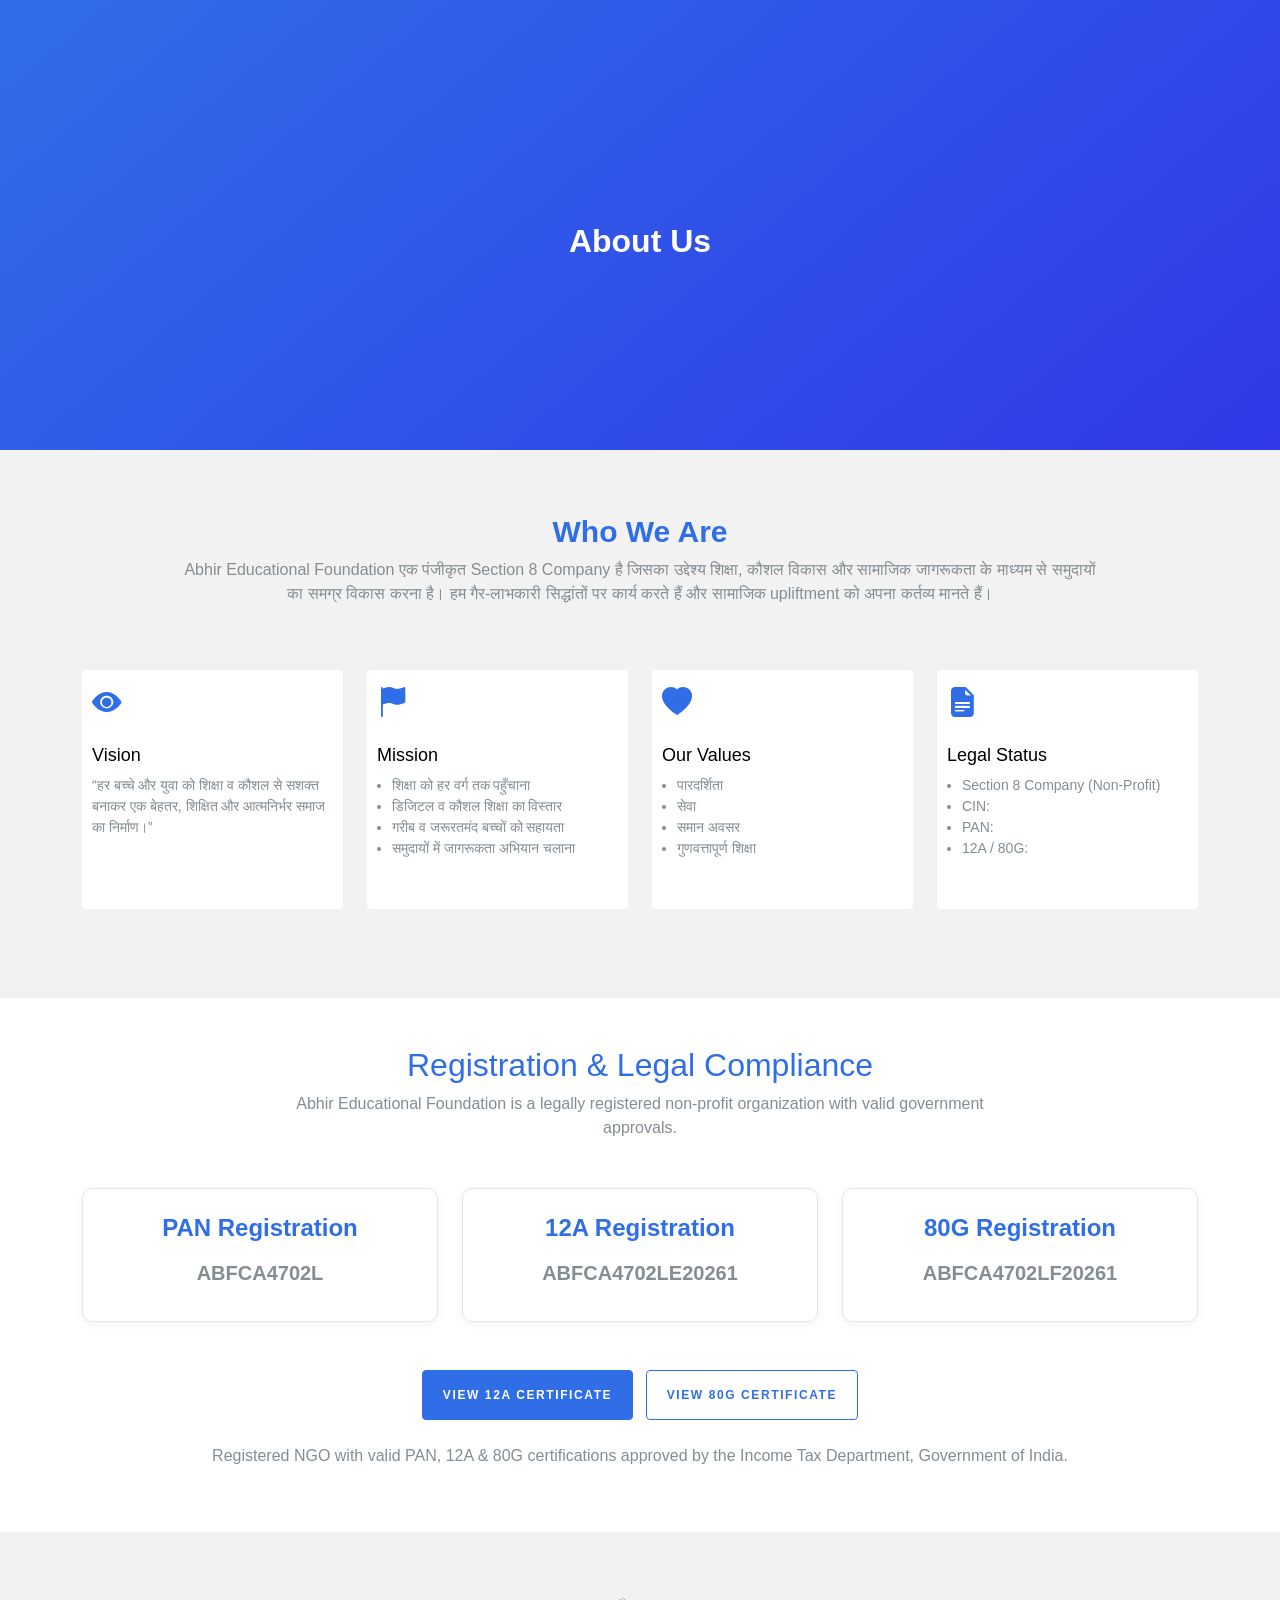
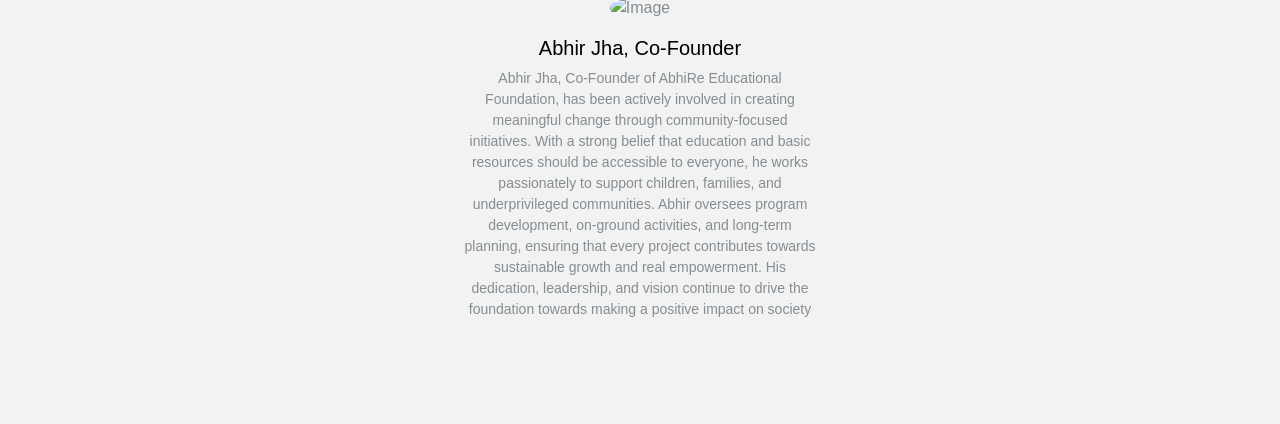
==== about.html @ ceacfbe8 "signature added" ====
<!doctype html>
<html lang="en">
<head>
	<meta charset="utf-8">
	<meta name="viewport" content="width=device-width, initial-scale=1">
	<link rel="stylesheet" href="https://cdn.jsdelivr.net/npm/bootstrap-icons@1.8.1/font/bootstrap-icons.css">
	<link rel="stylesheet" href="css/slider.css">
	<link rel="stylesheet" href="css/aos.css">
	<link rel="stylesheet" href="css/glightbox.min.css">
	<link rel="stylesheet" href="css/style.css">
	<title>About Abhir Educational Foundation | Mission, Vision & Impact</title>
<meta name="description" content="Learn about Abhir Educational Foundation, our mission, vision, and our efforts to support education, skill development, and social progress for underprivileged children.">
<meta name="keywords" content="About Abhir Educational Foundation, education NGO, NGO mission vision, child welfare NGO, social development NGO, non-profit organization India">

	<script src="js/common.js"></script>
</head>
<body>

	<div id="header-placeholder"></div>

	<div class="hero overlay inner-page">
		<img src="images/blue-bg.svg" alt="" class="img-fluid blob">
		<div class="container">
			<div class="row align-items-center justify-content-center text-center pt-5">
				<div class="col-lg-6">
					<h1 class="heading text-white mb-3" data-aos="fade-up">About Us</h1>
				</div>
			</div>
		</div>
	</div>
	<div class="section sec-services vision">
		<div class="container">
			<div class="row mb-5">
				<div class="col-lg-10 mx-auto text-center" data-aos="fade-up">
					<h2 class="heading text-primary">Who We Are</h2>
					<p>Abhir Educational Foundation एक पंजीकृत Section 8 Company है जिसका उद्देश्य शिक्षा, कौशल विकास और सामाजिक जागरूकता के माध्यम से समुदायों का समग्र विकास करना है। हम गैर-लाभकारी सिद्धांतों पर कार्य करते हैं और सामाजिक upliftment को अपना कर्तव्य मानते हैं।</p>
				</div>
			</div>

			<div class="row">
				<div class="col-12 col-sm-6 col-md-6 col-lg-3" data-aos="fade-up">

					<div class="service">
						<span class="bi-eye-fill"></span>
						<div>
							<h3>Vision</h3>
							<p class="mb-4">“हर बच्चे और युवा को शिक्षा व कौशल से सशक्त बनाकर एक बेहतर, शिक्षित और आत्मनिर्भर समाज का निर्माण।”</p>
						</div>
					</div>

				</div>
				<div class="col-12 col-sm-6 col-md-6 col-lg-3" data-aos="fade-up" data-aos-delay="100">
					<div class="service">
						<span class="bi-flag-fill"></span>
						<div>
							<h3>Mission</h3>
							<ul>
								<li>शिक्षा को हर वर्ग तक पहुँचाना</li>
								<li>डिजिटल व कौशल शिक्षा का विस्तार</li>
								<li>गरीब व जरूरतमंद बच्चों को सहायता</li>
								<li>समुदायों में जागरूकता अभियान चलाना</li>
							</ul>
						</div>
					</div>
				</div>
				<div class="col-12 col-sm-6 col-md-6 col-lg-3" data-aos="fade-up" data-aos-delay="200">
					<div class="service">
						<span class="bi-heart-fill"></span>
						<div>
							<h3>Our Values</h3>
							<ul>
								<li>पारदर्शिता</li>
								<li>सेवा</li>
								<li>समान अवसर</li>
								<li>गुणवत्तापूर्ण शिक्षा</li>
							</ul>
						</div>
					</div>
				</div>

				<div class="col-12 col-sm-6 col-md-6 col-lg-3" data-aos="fade-up" data-aos-delay="100">

					<div class="service">
						<span class="bi-file-earmark-text-fill"></span>
						<div>
							<h3>Legal Status</h3>
							<ul>
								<li>Section 8 Company (Non-Profit)</li>
								<li>CIN: </li>
								<li>PAN: </li>
								<li>12A / 80G: </li>
							</ul>
						</div>
					</div>

				</div>

			</div>
		</div>
	</div>
	<section class="registration-proof-section py-5">
		<div class="container">
			<div class="col-lg-8 mx-auto text-center  mb-5" data-aos="fade-up">
				<h2 class="heading text-primary">Registration & Legal Compliance</h2>
				<p>
					Abhir Educational Foundation is a legally registered non-profit organization with valid government
					approvals.
				</p>
			</div>

			<div class="row">

				<div class="col-md-4">
					<div class="proof-box">
						<h4>PAN Registration</h4>
						<p>ABFCA4702L</p>
					</div>
				</div>

				<div class="col-md-4">
					<div class="proof-box">
						<h4>12A Registration</h4>
						<p>ABFCA4702LE20261</p>
					</div>
				</div>

				<div class="col-md-4">
					<div class="proof-box">
						<h4>80G Registration</h4>
						<p>ABFCA4702LF20261</p>
					</div>
				</div>

			</div>

			<div class="text-center mt-5">
				<a href="documents/12A.pdf" target="_blank" class="btn btn-primary">
					View 12A Certificate
				</a>

				<a href="documents/80G.pdf" target="_blank" class="btn btn-outline-primary ms-2">
					View 80G Certificate
				</a>
				<p class="text-center mt-4">
					Registered NGO with valid PAN, 12A & 80G certifications approved by the Income Tax Department,
					Government of India.
				</p>
			</div>

		</div>
	</section>
	<div class="section ourTeam  bg1">
		<div class="container">
			<div class="row justify-content-center text-center">
				<div class="col-lg-4 mb-4 text-center" data-aos="fade-up" data-aos-delay="0">
					<img src="images/person.png" alt="Image" class="img-fluid w-50 rounded-circle mb-3">
					<h5 class="text-black">Abhir Jha, Co-Founder</h5>
					<p class="text-center">Abhir Jha, Co-Founder of AbhiRe Educational Foundation, has been actively involved in creating meaningful change through community-focused initiatives. With a strong belief that education and basic resources should be accessible to everyone, he works passionately to support children, families, and underprivileged communities. Abhir oversees program development, on-ground activities, and long-term planning, ensuring that every project contributes towards sustainable growth and real empowerment. His dedication, leadership, and vision continue to drive the foundation towards making a positive impact on society</p>
				</div>
			</div>
		</div>
	</div>
	<div id="footer-placeholder"></div>
	<script src="js/bootstrap.bundle.min.js"></script>
	<script src="js/slider.js"></script>
	<script src="js/aos.js"></script>
	<script src="js/navbar.js"></script>
	<script src="js/custom.js"></script>
  </body>
  </html>
---- css/style.css ----
:root {
  --bs-blue: #306EE8;
  --bs-indigo: #6610f2;
  --bs-purple: #6f42c1;
  --bs-pink: #d63384;
  --bs-red: #dc3545;
  --bs-orange: #fd7e14;
  --bs-yellow: #ffc107;
  --bs-green: #198754;
  --bs-teal: #20c997;
  --bs-cyan: #0dcaf0;
  --bs-white: #fff;
  --bs-gray: #6c757d;
  --bs-gray-dark: #343a40;
  --bs-gray-100: #f8f9fa;
  --bs-gray-200: #e9ecef;
  --bs-gray-300: #dee2e6;
  --bs-gray-400: #ced4da;
  --bs-gray-500: #adb5bd;
  --bs-gray-600: #6c757d;
  --bs-gray-700: #495057;
  --bs-gray-800: #343a40;
  --bs-gray-900: #212529;
  --bs-primary: #306EE8;
  --bs-secondary: #6c757d;
  --bs-success: #198754;
  --bs-info: #0dcaf0;
  --bs-warning: #ffc107;
  --bs-danger: #dc3545;
  --bs-light: #f8f9fa;
  --bs-dark: #212529;
  --bs-primary-rgb: 48, 110, 232;
  --bs-secondary-rgb: 108, 117, 125;
  --bs-success-rgb: 25, 135, 84;
  --bs-info-rgb: 13, 202, 240;
  --bs-warning-rgb: 255, 193, 7;
  --bs-danger-rgb: 220, 53, 69;
  --bs-light-rgb: 248, 249, 250;
  --bs-dark-rgb: 33, 37, 41;
  --bs-white-rgb: 255, 255, 255;
  --bs-black-rgb: 0, 0, 0;
  --bs-body-color-rgb: 33, 37, 41;
  --bs-body-bg-rgb: 255, 255, 255;
  --bs-font-sans-serif: "Work Sans", sans-serif;
  --bs-font-monospace: SFMono-Regular, Menlo, Monaco, Consolas, "Liberation Mono", "Courier New", monospace;
  --bs-gradient: linear-gradient(180deg, rgba(255, 255, 255, 0.15), rgba(255, 255, 255, 0));
  --bs-body-font-family: var(--bs-font-sans-serif);
  --bs-body-font-size: 1rem;
  --bs-body-font-weight: 400;
  --bs-body-line-height: 1.5;
  --bs-body-color: #212529;
  --bs-body-bg: #fff; }

*,
*::before,
*::after {
  -webkit-box-sizing: border-box;
  box-sizing: border-box; }

@media (prefers-reduced-motion: no-preference) {
  :root {
    scroll-behavior: smooth; } }

body {
  margin: 0;
  font-family: var(--bs-body-font-family);
  font-size: var(--bs-body-font-size);
  font-weight: var(--bs-body-font-weight);
  line-height: var(--bs-body-line-height);
  color: var(--bs-body-color);
  text-align: var(--bs-body-text-align);
  background-color: var(--bs-body-bg);
  -webkit-text-size-adjust: 100%;
  -webkit-tap-highlight-color: rgba(0, 0, 0, 0); }

hr {
  margin: 1rem 0;
  color: inherit;
  background-color: currentColor;
  border: 0;
  opacity: 0.25; }

hr:not([size]) {
  height: 1px; }

h1, .h1, h2, .h2, h3, .h3, h4, .h4, h5, .h5, h6, .h6 {
  margin-top: 0;
  margin-bottom: 0.5rem;
  font-weight: 500;
  line-height: 1.2; }

h1, .h1 {
  font-size: calc(1.375rem + 1.5vw); }
  @media (min-width: 1200px) {
    h1, .h1 {
      font-size: 2.5rem; } }

h2, .h2 {
  font-size: calc(1.325rem + 0.9vw); }
  @media (min-width: 1200px) {
    h2, .h2 {
      font-size: 2rem; } }

h3, .h3 {
  font-size: calc(1.3rem + 0.6vw); }
  @media (min-width: 1200px) {
    h3, .h3 {
      font-size: 1.75rem; } }

h4, .h4 {
  font-size: calc(1.275rem + 0.3vw); }
  @media (min-width: 1200px) {
    h4, .h4 {
      font-size: 1.5rem; } }

h5, .h5 {
  font-size: 1.25rem; }

h6, .h6 {
  font-size: 1rem; }

p {
  margin-top: 0;
  margin-bottom: 1rem; }

abbr[title],
abbr[data-bs-original-title] {
  -webkit-text-decoration: underline dotted;
  text-decoration: underline dotted;
  cursor: help;
  text-decoration-skip-ink: none; }

address {
  margin-bottom: 1rem;
  font-style: normal;
  line-height: inherit; }

ol,
ul {
  padding-left: 2rem; }

ol,
ul,
dl {
  margin-top: 0;
  margin-bottom: 1rem; }

ol ol,
ul ul,
ol ul,
ul ol {
  margin-bottom: 0; }

dt {
  font-weight: 700; }

dd {
  margin-bottom: .5rem;
  margin-left: 0; }

blockquote {
  margin: 0 0 1rem; }

b,
strong {
  font-weight: bolder; }

small, .small {
  font-size: 0.875em; }

mark, .mark {
  padding: 0.2em;
  background-color: #fcf8e3; }

sub,
sup {
  position: relative;
  font-size: 0.75em;
  line-height: 0;
  vertical-align: baseline; }

sub {
  bottom: -.25em; }

sup {
  top: -.5em; }

a {
  color: #306EE8;
  text-decoration: underline; }
  a:hover {
    color: #2658ba; }

a:not([href]):not([class]), a:not([href]):not([class]):hover {
  color: inherit;
  text-decoration: none; }

pre,
code,
kbd,
samp {
  font-family: var(--bs-font-monospace);
  font-size: 1em;
  direction: ltr /* rtl:ignore */;
  unicode-bidi: bidi-override; }

pre {
  display: block;
  margin-top: 0;
  margin-bottom: 1rem;
  overflow: auto;
  font-size: 0.875em; }
  pre code {
    font-size: inherit;
    color: inherit;
    word-break: normal; }

code {
  font-size: 0.875em;
  color: #d63384;
  word-wrap: break-word; }
  a > code {
    color: inherit; }

kbd {
  padding: 0.2rem 0.4rem;
  font-size: 0.875em;
  color: #fff;
  background-color: #212529;
  border-radius: 0.2rem; }
  kbd kbd {
    padding: 0;
    font-size: 1em;
    font-weight: 700; }

figure {
  margin: 0 0 1rem; }

img,
svg {
  vertical-align: middle; }

table {
  caption-side: bottom;
  border-collapse: collapse; }

caption {
  padding-top: 0.5rem;
  padding-bottom: 0.5rem;
  color: #6c757d;
  text-align: left; }

th {
  text-align: inherit;
  text-align: -webkit-match-parent; }

thead,
tbody,
tfoot,
tr,
td,
th {
  border-color: inherit;
  border-style: solid;
  border-width: 0; }

label {
  display: inline-block; }

button {
  border-radius: 0; }

button:focus:not(:focus-visible) {
  outline: 0; }

input,
button,
select,
optgroup,
textarea {
  margin: 0;
  font-family: inherit;
  font-size: inherit;
  line-height: inherit; }

button,
select {
  text-transform: none; }

[role="button"] {
  cursor: pointer; }

select {
  word-wrap: normal; }
  select:disabled {
    opacity: 1; }

[list]::-webkit-calendar-picker-indicator {
  display: none; }

button,
[type="button"],
[type="reset"],
[type="submit"] {
  -webkit-appearance: button; }
  button:not(:disabled),
  [type="button"]:not(:disabled),
  [type="reset"]:not(:disabled),
  [type="submit"]:not(:disabled) {
    cursor: pointer; }

::-moz-focus-inner {
  padding: 0;
  border-style: none; }

textarea {
  resize: vertical; }

fieldset {
  min-width: 0;
  padding: 0;
  margin: 0;
  border: 0; }

legend {
  float: left;
  width: 100%;
  padding: 0;
  margin-bottom: 0.5rem;
  font-size: calc(1.275rem + 0.3vw);
  line-height: inherit; }
  @media (min-width: 1200px) {
    legend {
      font-size: 1.5rem; } }
  legend + * {
    clear: left; }

::-webkit-datetime-edit-fields-wrapper,
::-webkit-datetime-edit-text,
::-webkit-datetime-edit-minute,
::-webkit-datetime-edit-hour-field,
::-webkit-datetime-edit-day-field,
::-webkit-datetime-edit-month-field,
::-webkit-datetime-edit-year-field {
  padding: 0; }

::-webkit-inner-spin-button {
  height: auto; }

[type="search"] {
  outline-offset: -2px;
  -webkit-appearance: textfield; }

/* rtl:raw:
[type="tel"],
[type="url"],
[type="email"],
[type="number"] {
  direction: ltr;
}
*/
::-webkit-search-decoration {
  -webkit-appearance: none; }

::-webkit-color-swatch-wrapper {
  padding: 0; }

::file-selector-button {
  font: inherit; }

::-webkit-file-upload-button {
  font: inherit;
  -webkit-appearance: button; }

output {
  display: inline-block; }

iframe {
  border: 0; }

summary {
  display: list-item;
  cursor: pointer; }

progress {
  vertical-align: baseline; }

[hidden] {
  display: none !important; }

.lead {
  font-size: 1.25rem;
  font-weight: 300; }

.display-1 {
  font-size: calc(1.625rem + 4.5vw);
  font-weight: 300;
  line-height: 1.2; }
  @media (min-width: 1200px) {
    .display-1 {
      font-size: 5rem; } }

.display-2 {
  font-size: calc(1.575rem + 3.9vw);
  font-weight: 300;
  line-height: 1.2; }
  @media (min-width: 1200px) {
    .display-2 {
      font-size: 4.5rem; } }

.display-3 {
  font-size: calc(1.525rem + 3.3vw);
  font-weight: 300;
  line-height: 1.2; }
  @media (min-width: 1200px) {
    .display-3 {
      font-size: 4rem; } }

.display-4 {
  font-size: calc(1.475rem + 2.7vw);
  font-weight: 300;
  line-height: 1.2; }
  @media (min-width: 1200px) {
    .display-4 {
      font-size: 3.5rem; } }

.display-5 {
  font-size: calc(1.425rem + 2.1vw);
  font-weight: 300;
  line-height: 1.2; }
  @media (min-width: 1200px) {
    .display-5 {
      font-size: 3rem; } }

.display-6 {
  font-size: calc(1.375rem + 1.5vw);
  font-weight: 300;
  line-height: 1.2; }
  @media (min-width: 1200px) {
    .display-6 {
      font-size: 2.5rem; } }

.list-unstyled {
  padding-left: 0;
  list-style: none; }

.list-inline {
  padding-left: 0;
  list-style: none; }

.list-inline-item {
  display: inline-block; }
  .list-inline-item:not(:last-child) {
    margin-right: 0.5rem; }

.initialism {
  font-size: 0.875em;
  text-transform: uppercase; }

.blockquote {
  margin-bottom: 1rem;
  font-size: 1.25rem; }
  .blockquote > :last-child {
    margin-bottom: 0; }

.blockquote-footer {
  margin-top: -1rem;
  margin-bottom: 1rem;
  font-size: 0.875em;
  color: #6c757d; }
  .blockquote-footer::before {
    content: "\2014\00A0"; }

.img-fluid {
  max-width: 100%;
  height: auto; }

.img-thumbnail {
  padding: 0.25rem;
  background-color: #fff;
  border: 1px solid #dee2e6;
  border-radius: 0.25rem;
  max-width: 100%;
  height: auto; }

.figure {
  display: inline-block; }

.figure-img {
  margin-bottom: 0.5rem;
  line-height: 1; }

.figure-caption {
  font-size: 0.875em;
  color: #6c757d; }

.container,
.container-fluid,
.container-sm,
.container-md,
.container-lg,
.container-xl,
.container-xxl {
  width: 100%;
  padding-right: var(--bs-gutter-x, 0.75rem);
  padding-left: var(--bs-gutter-x, 0.75rem);
  margin-right: auto;
  margin-left: auto; }

@media (min-width: 576px) {
  .container, .container-sm {
    max-width: 540px; } }

@media (min-width: 768px) {
  .container, .container-sm, .container-md {
    max-width: 720px; } }

@media (min-width: 992px) {
  .container, .container-sm, .container-md, .container-lg {
    max-width: 960px; } }

@media (min-width: 1200px) {
  .container, .container-sm, .container-md, .container-lg, .container-xl {
    max-width: 1140px; } }

@media (min-width: 1400px) {
  .container, .container-sm, .container-md, .container-lg, .container-xl, .container-xxl {
    max-width: 1320px; } }

.row {
  --bs-gutter-x: 1.5rem;
  --bs-gutter-y: 0;
  display: -webkit-box;
  display: -ms-flexbox;
  display: flex;
  -ms-flex-wrap: wrap;
  flex-wrap: wrap;
  margin-top: calc(-1 * var(--bs-gutter-y));
  margin-right: calc(-.5 * var(--bs-gutter-x));
  margin-left: calc(-.5 * var(--bs-gutter-x)); }
  .row > * {
    -ms-flex-negative: 0;
    flex-shrink: 0;
    width: 100%;
    max-width: 100%;
    padding-right: calc(var(--bs-gutter-x) * .5);
    padding-left: calc(var(--bs-gutter-x) * .5);
    margin-top: var(--bs-gutter-y); }

.col {
  -webkit-box-flex: 1;
  -ms-flex: 1 0 0%;
  flex: 1 0 0%; }

.row-cols-auto > * {
  -webkit-box-flex: 0;
  -ms-flex: 0 0 auto;
  flex: 0 0 auto;
  width: auto; }

.row-cols-1 > * {
  -webkit-box-flex: 0;
  -ms-flex: 0 0 auto;
  flex: 0 0 auto;
  width: 100%; }

.row-cols-2 > * {
  -webkit-box-flex: 0;
  -ms-flex: 0 0 auto;
  flex: 0 0 auto;
  width: 50%; }

.row-cols-3 > * {
  -webkit-box-flex: 0;
  -ms-flex: 0 0 auto;
  flex: 0 0 auto;
  width: 33.33333%; }

.row-cols-4 > * {
  -webkit-box-flex: 0;
  -ms-flex: 0 0 auto;
  flex: 0 0 auto;
  width: 25%; }

.row-cols-5 > * {
  -webkit-box-flex: 0;
  -ms-flex: 0 0 auto;
  flex: 0 0 auto;
  width: 20%; }

.row-cols-6 > * {
  -webkit-box-flex: 0;
  -ms-flex: 0 0 auto;
  flex: 0 0 auto;
  width: 16.66667%; }

.col-auto {
  -webkit-box-flex: 0;
  -ms-flex: 0 0 auto;
  flex: 0 0 auto;
  width: auto; }

.col-1 {
  -webkit-box-flex: 0;
  -ms-flex: 0 0 auto;
  flex: 0 0 auto;
  width: 8.33333%; }

.col-2 {
  -webkit-box-flex: 0;
  -ms-flex: 0 0 auto;
  flex: 0 0 auto;
  width: 16.66667%; }

.col-3 {
  -webkit-box-flex: 0;
  -ms-flex: 0 0 auto;
  flex: 0 0 auto;
  width: 25%; }

.col-4 {
  -webkit-box-flex: 0;
  -ms-flex: 0 0 auto;
  flex: 0 0 auto;
  width: 33.33333%; }

.col-5 {
  -webkit-box-flex: 0;
  -ms-flex: 0 0 auto;
  flex: 0 0 auto;
  width: 41.66667%; }

.col-6 col-sm-12 {
  -webkit-box-flex: 0;
  -ms-flex: 0 0 auto;
  flex: 0 0 auto;
  width: 50%; }

.col-7 {
  -webkit-box-flex: 0;
  -ms-flex: 0 0 auto;
  flex: 0 0 auto;
  width: 58.33333%; }

.col-8 {
  -webkit-box-flex: 0;
  -ms-flex: 0 0 auto;
  flex: 0 0 auto;
  width: 66.66667%; }

.col-9 {
  -webkit-box-flex: 0;
  -ms-flex: 0 0 auto;
  flex: 0 0 auto;
  width: 75%; }

.col-10 {
  -webkit-box-flex: 0;
  -ms-flex: 0 0 auto;
  flex: 0 0 auto;
  width: 83.33333%; }

.col-11 {
  -webkit-box-flex: 0;
  -ms-flex: 0 0 auto;
  flex: 0 0 auto;
  width: 91.66667%; }

.col-12 {
  -webkit-box-flex: 0;
  -ms-flex: 0 0 auto;
  flex: 0 0 auto;
  width: 100%; }

.offset-1 {
  margin-left: 8.33333%; }

.offset-2 {
  margin-left: 16.66667%; }

.offset-3 {
  margin-left: 25%; }

.offset-4 {
  margin-left: 33.33333%; }

.offset-5 {
  margin-left: 41.66667%; }

.offset-6 {
  margin-left: 50%; }

.offset-7 {
  margin-left: 58.33333%; }

.offset-8 {
  margin-left: 66.66667%; }

.offset-9 {
  margin-left: 75%; }

.offset-10 {
  margin-left: 83.33333%; }

.offset-11 {
  margin-left: 91.66667%; }

.g-0,
.gx-0 {
  --bs-gutter-x: 0; }

.g-0,
.gy-0 {
  --bs-gutter-y: 0; }

.g-1,
.gx-1 {
  --bs-gutter-x: 0.25rem; }

.g-1,
.gy-1 {
  --bs-gutter-y: 0.25rem; }

.g-2,
.gx-2 {
  --bs-gutter-x: 0.5rem; }

.g-2,
.gy-2 {
  --bs-gutter-y: 0.5rem; }

.g-3,
.gx-3 {
  --bs-gutter-x: 1rem; }

.g-3,
.gy-3 {
  --bs-gutter-y: 1rem; }

.g-4,
.gx-4 {
  --bs-gutter-x: 1.5rem; }

.g-4,
.gy-4 {
  --bs-gutter-y: 1.5rem; }

.g-5,
.gx-5 {
  --bs-gutter-x: 3rem; }

.g-5,
.gy-5 {
  --bs-gutter-y: 3rem; }

@media (min-width: 576px) {
  .col-sm {
    -webkit-box-flex: 1;
    -ms-flex: 1 0 0%;
    flex: 1 0 0%; }
  .row-cols-sm-auto > * {
    -webkit-box-flex: 0;
    -ms-flex: 0 0 auto;
    flex: 0 0 auto;
    width: auto; }
  .row-cols-sm-1 > * {
    -webkit-box-flex: 0;
    -ms-flex: 0 0 auto;
    flex: 0 0 auto;
    width: 100%; }
  .row-cols-sm-2 > * {
    -webkit-box-flex: 0;
    -ms-flex: 0 0 auto;
    flex: 0 0 auto;
    width: 50%; }
  .row-cols-sm-3 > * {
    -webkit-box-flex: 0;
    -ms-flex: 0 0 auto;
    flex: 0 0 auto;
    width: 33.33333%; }
  .row-cols-sm-4 > * {
    -webkit-box-flex: 0;
    -ms-flex: 0 0 auto;
    flex: 0 0 auto;
    width: 25%; }
  .row-cols-sm-5 > * {
    -webkit-box-flex: 0;
    -ms-flex: 0 0 auto;
    flex: 0 0 auto;
    width: 20%; }
  .row-cols-sm-6 > * {
    -webkit-box-flex: 0;
    -ms-flex: 0 0 auto;
    flex: 0 0 auto;
    width: 16.66667%; }
  .col-sm-auto {
    -webkit-box-flex: 0;
    -ms-flex: 0 0 auto;
    flex: 0 0 auto;
    width: auto; }
  .col-sm-1 {
    -webkit-box-flex: 0;
    -ms-flex: 0 0 auto;
    flex: 0 0 auto;
    width: 8.33333%; }
  .col-sm-2 {
    -webkit-box-flex: 0;
    -ms-flex: 0 0 auto;
    flex: 0 0 auto;
    width: 16.66667%; }
  .col-sm-3 {
    -webkit-box-flex: 0;
    -ms-flex: 0 0 auto;
    flex: 0 0 auto;
    width: 25%; }
  .col-sm-4 {
    -webkit-box-flex: 0;
    -ms-flex: 0 0 auto;
    flex: 0 0 auto;
    width: 33.33333%; }
  .col-sm-5 {
    -webkit-box-flex: 0;
    -ms-flex: 0 0 auto;
    flex: 0 0 auto;
    width: 41.66667%; }
  .col-sm-6 {
    -webkit-box-flex: 0;
    -ms-flex: 0 0 auto;
    flex: 0 0 auto;
    width: 50%; }
  .col-sm-7 {
    -webkit-box-flex: 0;
    -ms-flex: 0 0 auto;
    flex: 0 0 auto;
    width: 58.33333%; }
  .col-sm-8 {
    -webkit-box-flex: 0;
    -ms-flex: 0 0 auto;
    flex: 0 0 auto;
    width: 66.66667%; }
  .col-sm-9 {
    -webkit-box-flex: 0;
    -ms-flex: 0 0 auto;
    flex: 0 0 auto;
    width: 75%; }
  .col-sm-10 {
    -webkit-box-flex: 0;
    -ms-flex: 0 0 auto;
    flex: 0 0 auto;
    width: 83.33333%; }
  .col-sm-11 {
    -webkit-box-flex: 0;
    -ms-flex: 0 0 auto;
    flex: 0 0 auto;
    width: 91.66667%; }
  .col-sm-12 {
    -webkit-box-flex: 0;
    -ms-flex: 0 0 auto;
    flex: 0 0 auto;
    width: 100%; }
  .offset-sm-0 {
    margin-left: 0; }
  .offset-sm-1 {
    margin-left: 8.33333%; }
  .offset-sm-2 {
    margin-left: 16.66667%; }
  .offset-sm-3 {
    margin-left: 25%; }
  .offset-sm-4 {
    margin-left: 33.33333%; }
  .offset-sm-5 {
    margin-left: 41.66667%; }
  .offset-sm-6 {
    margin-left: 50%; }
  .offset-sm-7 {
    margin-left: 58.33333%; }
  .offset-sm-8 {
    margin-left: 66.66667%; }
  .offset-sm-9 {
    margin-left: 75%; }
  .offset-sm-10 {
    margin-left: 83.33333%; }
  .offset-sm-11 {
    margin-left: 91.66667%; }
  .g-sm-0,
  .gx-sm-0 {
    --bs-gutter-x: 0; }
  .g-sm-0,
  .gy-sm-0 {
    --bs-gutter-y: 0; }
  .g-sm-1,
  .gx-sm-1 {
    --bs-gutter-x: 0.25rem; }
  .g-sm-1,
  .gy-sm-1 {
    --bs-gutter-y: 0.25rem; }
  .g-sm-2,
  .gx-sm-2 {
    --bs-gutter-x: 0.5rem; }
  .g-sm-2,
  .gy-sm-2 {
    --bs-gutter-y: 0.5rem; }
  .g-sm-3,
  .gx-sm-3 {
    --bs-gutter-x: 1rem; }
  .g-sm-3,
  .gy-sm-3 {
    --bs-gutter-y: 1rem; }
  .g-sm-4,
  .gx-sm-4 {
    --bs-gutter-x: 1.5rem; }
  .g-sm-4,
  .gy-sm-4 {
    --bs-gutter-y: 1.5rem; }
  .g-sm-5,
  .gx-sm-5 {
    --bs-gutter-x: 3rem; }
  .g-sm-5,
  .gy-sm-5 {
    --bs-gutter-y: 3rem; } }

@media (min-width: 768px) {
  .col-md {
    -webkit-box-flex: 1;
    -ms-flex: 1 0 0%;
    flex: 1 0 0%; }
  .row-cols-md-auto > * {
    -webkit-box-flex: 0;
    -ms-flex: 0 0 auto;
    flex: 0 0 auto;
    width: auto; }
  .row-cols-md-1 > * {
    -webkit-box-flex: 0;
    -ms-flex: 0 0 auto;
    flex: 0 0 auto;
    width: 100%; }
  .row-cols-md-2 > * {
    -webkit-box-flex: 0;
    -ms-flex: 0 0 auto;
    flex: 0 0 auto;
    width: 50%; }
  .row-cols-md-3 > * {
    -webkit-box-flex: 0;
    -ms-flex: 0 0 auto;
    flex: 0 0 auto;
    width: 33.33333%; }
  .row-cols-md-4 > * {
    -webkit-box-flex: 0;
    -ms-flex: 0 0 auto;
    flex: 0 0 auto;
    width: 25%; }
  .row-cols-md-5 > * {
    -webkit-box-flex: 0;
    -ms-flex: 0 0 auto;
    flex: 0 0 auto;
    width: 20%; }
  .row-cols-md-6 > * {
    -webkit-box-flex: 0;
    -ms-flex: 0 0 auto;
    flex: 0 0 auto;
    width: 16.66667%; }
  .col-md-auto {
    -webkit-box-flex: 0;
    -ms-flex: 0 0 auto;
    flex: 0 0 auto;
    width: auto; }
  .col-md-1 {
    -webkit-box-flex: 0;
    -ms-flex: 0 0 auto;
    flex: 0 0 auto;
    width: 8.33333%; }
  .col-md-2 {
    -webkit-box-flex: 0;
    -ms-flex: 0 0 auto;
    flex: 0 0 auto;
    width: 16.66667%; }
  .col-md-3 {
    -webkit-box-flex: 0;
    -ms-flex: 0 0 auto;
    flex: 0 0 auto;
    width: 25%; }
  .col-md-4 {
    -webkit-box-flex: 0;
    -ms-flex: 0 0 auto;
    flex: 0 0 auto;
    width: 33.33333%; }
  .col-md-5 {
    -webkit-box-flex: 0;
    -ms-flex: 0 0 auto;
    flex: 0 0 auto;
    width: 41.66667%; }
  .col-md-6 {
    -webkit-box-flex: 0;
    -ms-flex: 0 0 auto;
    flex: 0 0 auto;
    width: 50%; }
  .col-md-7 {
    -webkit-box-flex: 0;
    -ms-flex: 0 0 auto;
    flex: 0 0 auto;
    width: 58.33333%; }
  .col-md-8 {
    -webkit-box-flex: 0;
    -ms-flex: 0 0 auto;
    flex: 0 0 auto;
    width: 66.66667%; }
  .col-md-9 {
    -webkit-box-flex: 0;
    -ms-flex: 0 0 auto;
    flex: 0 0 auto;
    width: 75%; }
  .col-md-10 {
    -webkit-box-flex: 0;
    -ms-flex: 0 0 auto;
    flex: 0 0 auto;
    width: 83.33333%; }
  .col-md-11 {
    -webkit-box-flex: 0;
    -ms-flex: 0 0 auto;
    flex: 0 0 auto;
    width: 91.66667%; }
  .col-md-12 {
    -webkit-box-flex: 0;
    -ms-flex: 0 0 auto;
    flex: 0 0 auto;
    width: 100%; }
  .offset-md-0 {
    margin-left: 0; }
  .offset-md-1 {
    margin-left: 8.33333%; }
  .offset-md-2 {
    margin-left: 16.66667%; }
  .offset-md-3 {
    margin-left: 25%; }
  .offset-md-4 {
    margin-left: 33.33333%; }
  .offset-md-5 {
    margin-left: 41.66667%; }
  .offset-md-6 {
    margin-left: 50%; }
  .offset-md-7 {
    margin-left: 58.33333%; }
  .offset-md-8 {
    margin-left: 66.66667%; }
  .offset-md-9 {
    margin-left: 75%; }
  .offset-md-10 {
    margin-left: 83.33333%; }
  .offset-md-11 {
    margin-left: 91.66667%; }
  .g-md-0,
  .gx-md-0 {
    --bs-gutter-x: 0; }
  .g-md-0,
  .gy-md-0 {
    --bs-gutter-y: 0; }
  .g-md-1,
  .gx-md-1 {
    --bs-gutter-x: 0.25rem; }
  .g-md-1,
  .gy-md-1 {
    --bs-gutter-y: 0.25rem; }
  .g-md-2,
  .gx-md-2 {
    --bs-gutter-x: 0.5rem; }
  .g-md-2,
  .gy-md-2 {
    --bs-gutter-y: 0.5rem; }
  .g-md-3,
  .gx-md-3 {
    --bs-gutter-x: 1rem; }
  .g-md-3,
  .gy-md-3 {
    --bs-gutter-y: 1rem; }
  .g-md-4,
  .gx-md-4 {
    --bs-gutter-x: 1.5rem; }
  .g-md-4,
  .gy-md-4 {
    --bs-gutter-y: 1.5rem; }
  .g-md-5,
  .gx-md-5 {
    --bs-gutter-x: 3rem; }
  .g-md-5,
  .gy-md-5 {
    --bs-gutter-y: 3rem; } }

@media (min-width: 992px) {
  .col-lg {
    -webkit-box-flex: 1;
    -ms-flex: 1 0 0%;
    flex: 1 0 0%; }
  .row-cols-lg-auto > * {
    -webkit-box-flex: 0;
    -ms-flex: 0 0 auto;
    flex: 0 0 auto;
    width: auto; }
  .row-cols-lg-1 > * {
    -webkit-box-flex: 0;
    -ms-flex: 0 0 auto;
    flex: 0 0 auto;
    width: 100%; }
  .row-cols-lg-2 > * {
    -webkit-box-flex: 0;
    -ms-flex: 0 0 auto;
    flex: 0 0 auto;
    width: 50%; }
  .row-cols-lg-3 > * {
    -webkit-box-flex: 0;
    -ms-flex: 0 0 auto;
    flex: 0 0 auto;
    width: 33.33333%; }
  .row-cols-lg-4 > * {
    -webkit-box-flex: 0;
    -ms-flex: 0 0 auto;
    flex: 0 0 auto;
    width: 25%; }
  .row-cols-lg-5 > * {
    -webkit-box-flex: 0;
    -ms-flex: 0 0 auto;
    flex: 0 0 auto;
    width: 20%; }
  .row-cols-lg-6 > * {
    -webkit-box-flex: 0;
    -ms-flex: 0 0 auto;
    flex: 0 0 auto;
    width: 16.66667%; }
  .col-lg-auto {
    -webkit-box-flex: 0;
    -ms-flex: 0 0 auto;
    flex: 0 0 auto;
    width: auto; }
  .col-lg-1 {
    -webkit-box-flex: 0;
    -ms-flex: 0 0 auto;
    flex: 0 0 auto;
    width: 8.33333%; }
  .col-lg-2 {
    -webkit-box-flex: 0;
    -ms-flex: 0 0 auto;
    flex: 0 0 auto;
    width: 16.66667%; }
  .col-lg-3 {
    -webkit-box-flex: 0;
    -ms-flex: 0 0 auto;
    flex: 0 0 auto;
    width: 25%; }
  .col-lg-4 {
    -webkit-box-flex: 0;
    -ms-flex: 0 0 auto;
    flex: 0 0 auto;
    width: 33.33333%; }
  .col-lg-5 {
    -webkit-box-flex: 0;
    -ms-flex: 0 0 auto;
    flex: 0 0 auto;
    width: 41.66667%; }
  .col-lg-6 {
    -webkit-box-flex: 0;
    -ms-flex: 0 0 auto;
    flex: 0 0 auto;
    width: 50%; }
  .col-lg-7 {
    -webkit-box-flex: 0;
    -ms-flex: 0 0 auto;
    flex: 0 0 auto;
    width: 58.33333%; }
  .col-lg-8 {
    -webkit-box-flex: 0;
    -ms-flex: 0 0 auto;
    flex: 0 0 auto;
    width: 66.66667%; }
  .col-lg-9 {
    -webkit-box-flex: 0;
    -ms-flex: 0 0 auto;
    flex: 0 0 auto;
    width: 75%; }
  .col-lg-10 {
    -webkit-box-flex: 0;
    -ms-flex: 0 0 auto;
    flex: 0 0 auto;
    width: 83.33333%; }
  .col-lg-11 {
    -webkit-box-flex: 0;
    -ms-flex: 0 0 auto;
    flex: 0 0 auto;
    width: 91.66667%; }
  .col-lg-12 {
    -webkit-box-flex: 0;
    -ms-flex: 0 0 auto;
    flex: 0 0 auto;
    width: 100%; }
  .offset-lg-0 {
    margin-left: 0; }
  .offset-lg-1 {
    margin-left: 8.33333%; }
  .offset-lg-2 {
    margin-left: 16.66667%; }
  .offset-lg-3 {
    margin-left: 25%; }
  .offset-lg-4 {
    margin-left: 33.33333%; }
  .offset-lg-5 {
    margin-left: 41.66667%; }
  .offset-lg-6 {
    margin-left: 50%; }
  .offset-lg-7 {
    margin-left: 58.33333%; }
  .offset-lg-8 {
    margin-left: 66.66667%; }
  .offset-lg-9 {
    margin-left: 75%; }
  .offset-lg-10 {
    margin-left: 83.33333%; }
  .offset-lg-11 {
    margin-left: 91.66667%; }
  .g-lg-0,
  .gx-lg-0 {
    --bs-gutter-x: 0; }
  .g-lg-0,
  .gy-lg-0 {
    --bs-gutter-y: 0; }
  .g-lg-1,
  .gx-lg-1 {
    --bs-gutter-x: 0.25rem; }
  .g-lg-1,
  .gy-lg-1 {
    --bs-gutter-y: 0.25rem; }
  .g-lg-2,
  .gx-lg-2 {
    --bs-gutter-x: 0.5rem; }
  .g-lg-2,
  .gy-lg-2 {
    --bs-gutter-y: 0.5rem; }
  .g-lg-3,
  .gx-lg-3 {
    --bs-gutter-x: 1rem; }
  .g-lg-3,
  .gy-lg-3 {
    --bs-gutter-y: 1rem; }
  .g-lg-4,
  .gx-lg-4 {
    --bs-gutter-x: 1.5rem; }
  .g-lg-4,
  .gy-lg-4 {
    --bs-gutter-y: 1.5rem; }
  .g-lg-5,
  .gx-lg-5 {
    --bs-gutter-x: 3rem; }
  .g-lg-5,
  .gy-lg-5 {
    --bs-gutter-y: 3rem; } }

@media (min-width: 1200px) {
  .col-xl {
    -webkit-box-flex: 1;
    -ms-flex: 1 0 0%;
    flex: 1 0 0%; }
  .row-cols-xl-auto > * {
    -webkit-box-flex: 0;
    -ms-flex: 0 0 auto;
    flex: 0 0 auto;
    width: auto; }
  .row-cols-xl-1 > * {
    -webkit-box-flex: 0;
    -ms-flex: 0 0 auto;
    flex: 0 0 auto;
    width: 100%; }
  .row-cols-xl-2 > * {
    -webkit-box-flex: 0;
    -ms-flex: 0 0 auto;
    flex: 0 0 auto;
    width: 50%; }
  .row-cols-xl-3 > * {
    -webkit-box-flex: 0;
    -ms-flex: 0 0 auto;
    flex: 0 0 auto;
    width: 33.33333%; }
  .row-cols-xl-4 > * {
    -webkit-box-flex: 0;
    -ms-flex: 0 0 auto;
    flex: 0 0 auto;
    width: 25%; }
  .row-cols-xl-5 > * {
    -webkit-box-flex: 0;
    -ms-flex: 0 0 auto;
    flex: 0 0 auto;
    width: 20%; }
  .row-cols-xl-6 > * {
    -webkit-box-flex: 0;
    -ms-flex: 0 0 auto;
    flex: 0 0 auto;
    width: 16.66667%; }
  .col-xl-auto {
    -webkit-box-flex: 0;
    -ms-flex: 0 0 auto;
    flex: 0 0 auto;
    width: auto; }
  .col-xl-1 {
    -webkit-box-flex: 0;
    -ms-flex: 0 0 auto;
    flex: 0 0 auto;
    width: 8.33333%; }
  .col-xl-2 {
    -webkit-box-flex: 0;
    -ms-flex: 0 0 auto;
    flex: 0 0 auto;
    width: 16.66667%; }
  .col-xl-3 {
    -webkit-box-flex: 0;
    -ms-flex: 0 0 auto;
    flex: 0 0 auto;
    width: 25%; }
  .col-xl-4 {
    -webkit-box-flex: 0;
    -ms-flex: 0 0 auto;
    flex: 0 0 auto;
    width: 33.33333%; }
  .col-xl-5 {
    -webkit-box-flex: 0;
    -ms-flex: 0 0 auto;
    flex: 0 0 auto;
    width: 41.66667%; }
  .col-xl-6 {
    -webkit-box-flex: 0;
    -ms-flex: 0 0 auto;
    flex: 0 0 auto;
    width: 50%; }
  .col-xl-7 {
    -webkit-box-flex: 0;
    -ms-flex: 0 0 auto;
    flex: 0 0 auto;
    width: 58.33333%; }
  .col-xl-8 {
    -webkit-box-flex: 0;
    -ms-flex: 0 0 auto;
    flex: 0 0 auto;
    width: 66.66667%; }
  .col-xl-9 {
    -webkit-box-flex: 0;
    -ms-flex: 0 0 auto;
    flex: 0 0 auto;
    width: 75%; }
  .col-xl-10 {
    -webkit-box-flex: 0;
    -ms-flex: 0 0 auto;
    flex: 0 0 auto;
    width: 83.33333%; }
  .col-xl-11 {
    -webkit-box-flex: 0;
    -ms-flex: 0 0 auto;
    flex: 0 0 auto;
    width: 91.66667%; }
  .col-xl-12 {
    -webkit-box-flex: 0;
    -ms-flex: 0 0 auto;
    flex: 0 0 auto;
    width: 100%; }
  .offset-xl-0 {
    margin-left: 0; }
  .offset-xl-1 {
    margin-left: 8.33333%; }
  .offset-xl-2 {
    margin-left: 16.66667%; }
  .offset-xl-3 {
    margin-left: 25%; }
  .offset-xl-4 {
    margin-left: 33.33333%; }
  .offset-xl-5 {
    margin-left: 41.66667%; }
  .offset-xl-6 {
    margin-left: 50%; }
  .offset-xl-7 {
    margin-left: 58.33333%; }
  .offset-xl-8 {
    margin-left: 66.66667%; }
  .offset-xl-9 {
    margin-left: 75%; }
  .offset-xl-10 {
    margin-left: 83.33333%; }
  .offset-xl-11 {
    margin-left: 91.66667%; }
  .g-xl-0,
  .gx-xl-0 {
    --bs-gutter-x: 0; }
  .g-xl-0,
  .gy-xl-0 {
    --bs-gutter-y: 0; }
  .g-xl-1,
  .gx-xl-1 {
    --bs-gutter-x: 0.25rem; }
  .g-xl-1,
  .gy-xl-1 {
    --bs-gutter-y: 0.25rem; }
  .g-xl-2,
  .gx-xl-2 {
    --bs-gutter-x: 0.5rem; }
  .g-xl-2,
  .gy-xl-2 {
    --bs-gutter-y: 0.5rem; }
  .g-xl-3,
  .gx-xl-3 {
    --bs-gutter-x: 1rem; }
  .g-xl-3,
  .gy-xl-3 {
    --bs-gutter-y: 1rem; }
  .g-xl-4,
  .gx-xl-4 {
    --bs-gutter-x: 1.5rem; }
  .g-xl-4,
  .gy-xl-4 {
    --bs-gutter-y: 1.5rem; }
  .g-xl-5,
  .gx-xl-5 {
    --bs-gutter-x: 3rem; }
  .g-xl-5,
  .gy-xl-5 {
    --bs-gutter-y: 3rem; } }

@media (min-width: 1400px) {
  .col-xxl {
    -webkit-box-flex: 1;
    -ms-flex: 1 0 0%;
    flex: 1 0 0%; }
  .row-cols-xxl-auto > * {
    -webkit-box-flex: 0;
    -ms-flex: 0 0 auto;
    flex: 0 0 auto;
    width: auto; }
  .row-cols-xxl-1 > * {
    -webkit-box-flex: 0;
    -ms-flex: 0 0 auto;
    flex: 0 0 auto;
    width: 100%; }
  .row-cols-xxl-2 > * {
    -webkit-box-flex: 0;
    -ms-flex: 0 0 auto;
    flex: 0 0 auto;
    width: 50%; }
  .row-cols-xxl-3 > * {
    -webkit-box-flex: 0;
    -ms-flex: 0 0 auto;
    flex: 0 0 auto;
    width: 33.33333%; }
  .row-cols-xxl-4 > * {
    -webkit-box-flex: 0;
    -ms-flex: 0 0 auto;
    flex: 0 0 auto;
    width: 25%; }
  .row-cols-xxl-5 > * {
    -webkit-box-flex: 0;
    -ms-flex: 0 0 auto;
    flex: 0 0 auto;
    width: 20%; }
  .row-cols-xxl-6 > * {
    -webkit-box-flex: 0;
    -ms-flex: 0 0 auto;
    flex: 0 0 auto;
    width: 16.66667%; }
  .col-xxl-auto {
    -webkit-box-flex: 0;
    -ms-flex: 0 0 auto;
    flex: 0 0 auto;
    width: auto; }
  .col-xxl-1 {
    -webkit-box-flex: 0;
    -ms-flex: 0 0 auto;
    flex: 0 0 auto;
    width: 8.33333%; }
  .col-xxl-2 {
    -webkit-box-flex: 0;
    -ms-flex: 0 0 auto;
    flex: 0 0 auto;
    width: 16.66667%; }
  .col-xxl-3 {
    -webkit-box-flex: 0;
    -ms-flex: 0 0 auto;
    flex: 0 0 auto;
    width: 25%; }
  .col-xxl-4 {
    -webkit-box-flex: 0;
    -ms-flex: 0 0 auto;
    flex: 0 0 auto;
    width: 33.33333%; }
  .col-xxl-5 {
    -webkit-box-flex: 0;
    -ms-flex: 0 0 auto;
    flex: 0 0 auto;
    width: 41.66667%; }
  .col-xxl-6 {
    -webkit-box-flex: 0;
    -ms-flex: 0 0 auto;
    flex: 0 0 auto;
    width: 50%; }
  .col-xxl-7 {
    -webkit-box-flex: 0;
    -ms-flex: 0 0 auto;
    flex: 0 0 auto;
    width: 58.33333%; }
  .col-xxl-8 {
    -webkit-box-flex: 0;
    -ms-flex: 0 0 auto;
    flex: 0 0 auto;
    width: 66.66667%; }
  .col-xxl-9 {
    -webkit-box-flex: 0;
    -ms-flex: 0 0 auto;
    flex: 0 0 auto;
    width: 75%; }
  .col-xxl-10 {
    -webkit-box-flex: 0;
    -ms-flex: 0 0 auto;
    flex: 0 0 auto;
    width: 83.33333%; }
  .col-xxl-11 {
    -webkit-box-flex: 0;
    -ms-flex: 0 0 auto;
    flex: 0 0 auto;
    width: 91.66667%; }
  .col-xxl-12 {
    -webkit-box-flex: 0;
    -ms-flex: 0 0 auto;
    flex: 0 0 auto;
    width: 100%; }
  .offset-xxl-0 {
    margin-left: 0; }
  .offset-xxl-1 {
    margin-left: 8.33333%; }
  .offset-xxl-2 {
    margin-left: 16.66667%; }
  .offset-xxl-3 {
    margin-left: 25%; }
  .offset-xxl-4 {
    margin-left: 33.33333%; }
  .offset-xxl-5 {
    margin-left: 41.66667%; }
  .offset-xxl-6 {
    margin-left: 50%; }
  .offset-xxl-7 {
    margin-left: 58.33333%; }
  .offset-xxl-8 {
    margin-left: 66.66667%; }
  .offset-xxl-9 {
    margin-left: 75%; }
  .offset-xxl-10 {
    margin-left: 83.33333%; }
  .offset-xxl-11 {
    margin-left: 91.66667%; }
  .g-xxl-0,
  .gx-xxl-0 {
    --bs-gutter-x: 0; }
  .g-xxl-0,
  .gy-xxl-0 {
    --bs-gutter-y: 0; }
  .g-xxl-1,
  .gx-xxl-1 {
    --bs-gutter-x: 0.25rem; }
  .g-xxl-1,
  .gy-xxl-1 {
    --bs-gutter-y: 0.25rem; }
  .g-xxl-2,
  .gx-xxl-2 {
    --bs-gutter-x: 0.5rem; }
  .g-xxl-2,
  .gy-xxl-2 {
    --bs-gutter-y: 0.5rem; }
  .g-xxl-3,
  .gx-xxl-3 {
    --bs-gutter-x: 1rem; }
  .g-xxl-3,
  .gy-xxl-3 {
    --bs-gutter-y: 1rem; }
  .g-xxl-4,
  .gx-xxl-4 {
    --bs-gutter-x: 1.5rem; }
  .g-xxl-4,
  .gy-xxl-4 {
    --bs-gutter-y: 1.5rem; }
  .g-xxl-5,
  .gx-xxl-5 {
    --bs-gutter-x: 3rem; }
  .g-xxl-5,
  .gy-xxl-5 {
    --bs-gutter-y: 3rem; } }

.table {
  --bs-table-bg: transparent;
  --bs-table-accent-bg: transparent;
  --bs-table-striped-color: #212529;
  --bs-table-striped-bg: rgba(0, 0, 0, 0.05);
  --bs-table-active-color: #212529;
  --bs-table-active-bg: rgba(0, 0, 0, 0.1);
  --bs-table-hover-color: #212529;
  --bs-table-hover-bg: rgba(0, 0, 0, 0.075);
  width: 100%;
  margin-bottom: 1rem;
  color: #212529;
  vertical-align: top;
  border-color: #dee2e6; }
  .table > :not(caption) > * > * {
    padding: 0.5rem 0.5rem;
    background-color: var(--bs-table-bg);
    border-bottom-width: 1px;
    -webkit-box-shadow: inset 0 0 0 9999px var(--bs-table-accent-bg);
    box-shadow: inset 0 0 0 9999px var(--bs-table-accent-bg); }
  .table > tbody {
    vertical-align: inherit; }
  .table > thead {
    vertical-align: bottom; }
  .table > :not(:first-child) {
    border-top: 2px solid currentColor; }

.caption-top {
  caption-side: top; }

.table-sm > :not(caption) > * > * {
  padding: 0.25rem 0.25rem; }

.table-bordered > :not(caption) > * {
  border-width: 1px 0; }
  .table-bordered > :not(caption) > * > * {
    border-width: 0 1px; }

.table-borderless > :not(caption) > * > * {
  border-bottom-width: 0; }

.table-borderless > :not(:first-child) {
  border-top-width: 0; }

.table-striped > tbody > tr:nth-of-type(odd) > * {
  --bs-table-accent-bg: var(--bs-table-striped-bg);
  color: var(--bs-table-striped-color); }

.table-active {
  --bs-table-accent-bg: var(--bs-table-active-bg);
  color: var(--bs-table-active-color); }

.table-hover > tbody > tr:hover > * {
  --bs-table-accent-bg: var(--bs-table-hover-bg);
  color: var(--bs-table-hover-color); }

.table-primary {
  --bs-table-bg: #d6e2fa;
  --bs-table-striped-bg: #cbd7ee;
  --bs-table-striped-color: #000;
  --bs-table-active-bg: #c1cbe1;
  --bs-table-active-color: #000;
  --bs-table-hover-bg: #c6d1e7;
  --bs-table-hover-color: #000;
  color: #000;
  border-color: #c1cbe1; }

.table-secondary {
  --bs-table-bg: #e2e3e5;
  --bs-table-striped-bg: #d7d8da;
  --bs-table-striped-color: #000;
  --bs-table-active-bg: #cbccce;
  --bs-table-active-color: #000;
  --bs-table-hover-bg: #d1d2d4;
  --bs-table-hover-color: #000;
  color: #000;
  border-color: #cbccce; }

.table-success {
  --bs-table-bg: #d1e7dd;
  --bs-table-striped-bg: #c7dbd2;
  --bs-table-striped-color: #000;
  --bs-table-active-bg: #bcd0c7;
  --bs-table-active-color: #000;
  --bs-table-hover-bg: #c1d6cc;
  --bs-table-hover-color: #000;
  color: #000;
  border-color: #bcd0c7; }

.table-info {
  --bs-table-bg: #cff4fc;
  --bs-table-striped-bg: #c5e8ef;
  --bs-table-striped-color: #000;
  --bs-table-active-bg: #badce3;
  --bs-table-active-color: #000;
  --bs-table-hover-bg: #bfe2e9;
  --bs-table-hover-color: #000;
  color: #000;
  border-color: #badce3; }

.table-warning {
  --bs-table-bg: #fff3cd;
  --bs-table-striped-bg: #f2e7c3;
  --bs-table-striped-color: #000;
  --bs-table-active-bg: #e6dbb9;
  --bs-table-active-color: #000;
  --bs-table-hover-bg: #ece1be;
  --bs-table-hover-color: #000;
  color: #000;
  border-color: #e6dbb9; }

.table-danger {
  --bs-table-bg: #f8d7da;
  --bs-table-striped-bg: #eccccf;
  --bs-table-striped-color: #000;
  --bs-table-active-bg: #dfc2c4;
  --bs-table-active-color: #000;
  --bs-table-hover-bg: #e5c7ca;
  --bs-table-hover-color: #000;
  color: #000;
  border-color: #dfc2c4; }

.table-light {
  --bs-table-bg: #f8f9fa;
  --bs-table-striped-bg: #ecedee;
  --bs-table-striped-color: #000;
  --bs-table-active-bg: #dfe0e1;
  --bs-table-active-color: #000;
  --bs-table-hover-bg: #e5e6e7;
  --bs-table-hover-color: #000;
  color: #000;
  border-color: #dfe0e1; }

.table-dark {
  --bs-table-bg: #212529;
  --bs-table-striped-bg: #2c3034;
  --bs-table-striped-color: #fff;
  --bs-table-active-bg: #373b3e;
  --bs-table-active-color: #fff;
  --bs-table-hover-bg: #323539;
  --bs-table-hover-color: #fff;
  color: #fff;
  border-color: #373b3e; }

.table-responsive {
  overflow-x: auto;
  -webkit-overflow-scrolling: touch; }

@media (max-width: 575.98px) {
  .table-responsive-sm {
    overflow-x: auto;
    -webkit-overflow-scrolling: touch; } }

@media (max-width: 767.98px) {
  .table-responsive-md {
    overflow-x: auto;
    -webkit-overflow-scrolling: touch; } }

@media (max-width: 991.98px) {
  .table-responsive-lg {
    overflow-x: auto;
    -webkit-overflow-scrolling: touch; } }

@media (max-width: 1199.98px) {
  .table-responsive-xl {
    overflow-x: auto;
    -webkit-overflow-scrolling: touch; } }

@media (max-width: 1399.98px) {
  .table-responsive-xxl {
    overflow-x: auto;
    -webkit-overflow-scrolling: touch; } }

.form-label {
  margin-bottom: 0.5rem; }

.col-form-label {
  padding-top: calc(0.375rem + 1px);
  padding-bottom: calc(0.375rem + 1px);
  margin-bottom: 0;
  font-size: inherit;
  line-height: 1.5; }

.col-form-label-lg {
  padding-top: calc(0.5rem + 1px);
  padding-bottom: calc(0.5rem + 1px);
  font-size: 1.25rem; }

.col-form-label-sm {
  padding-top: calc(0.25rem + 1px);
  padding-bottom: calc(0.25rem + 1px);
  font-size: 0.875rem; }

.form-text {
  margin-top: 0.25rem;
  font-size: 0.875em;
  color: #6c757d; }

.form-control {
  display: block;
  width: 100%;
  padding: 0.375rem 0.75rem;
  font-size: 1rem;
  font-weight: 400;
  line-height: 1.5;
  color: #212529;
  background-color: #fff;
  background-clip: padding-box;
  border: 1px solid #ced4da;
  -webkit-appearance: none;
  -moz-appearance: none;
  appearance: none;
  border-radius: 0.25rem;
  -webkit-transition: border-color 0.15s ease-in-out, -webkit-box-shadow 0.15s ease-in-out;
  transition: border-color 0.15s ease-in-out, -webkit-box-shadow 0.15s ease-in-out;
  -o-transition: border-color 0.15s ease-in-out, box-shadow 0.15s ease-in-out;
  transition: border-color 0.15s ease-in-out, box-shadow 0.15s ease-in-out;
  transition: border-color 0.15s ease-in-out, box-shadow 0.15s ease-in-out, -webkit-box-shadow 0.15s ease-in-out; }
  @media (prefers-reduced-motion: reduce) {
    .form-control {
      -webkit-transition: none;
      -o-transition: none;
      transition: none; } }
  .form-control[type="file"] {
    overflow: hidden; }
    .form-control[type="file"]:not(:disabled):not([readonly]) {
      cursor: pointer; }
  .form-control:focus {
    color: #212529;
    background-color: #fff;
    border-color: #98b7f4;
    outline: 0;
    -webkit-box-shadow: 0 0 0 0.25rem rgba(48, 110, 232, 0.25);
    box-shadow: 0 0 0 0.25rem rgba(48, 110, 232, 0.25); }
  .form-control::-webkit-date-and-time-value {
    height: 1.5em; }
  .form-control::-webkit-input-placeholder {
    color: #6c757d;
    opacity: 1; }
  .form-control:-ms-input-placeholder {
    color: #6c757d;
    opacity: 1; }
  .form-control::-ms-input-placeholder {
    color: #6c757d;
    opacity: 1; }
  .form-control::placeholder {
    color: #6c757d;
    opacity: 1; }
  .form-control:disabled, .form-control[readonly] {
    background-color: #e9ecef;
    opacity: 1; }
  .form-control::file-selector-button {
    padding: 0.375rem 0.75rem;
    margin: -0.375rem -0.75rem;
    -webkit-margin-end: 0.75rem;
    margin-inline-end: 0.75rem;
    color: #212529;
    background-color: #e9ecef;
    pointer-events: none;
    border-color: inherit;
    border-style: solid;
    border-width: 0;
    border-inline-end-width: 1px;
    border-radius: 0;
    -webkit-transition: color 0.15s ease-in-out, background-color 0.15s ease-in-out, border-color 0.15s ease-in-out, -webkit-box-shadow 0.15s ease-in-out;
    transition: color 0.15s ease-in-out, background-color 0.15s ease-in-out, border-color 0.15s ease-in-out, -webkit-box-shadow 0.15s ease-in-out;
    -o-transition: color 0.15s ease-in-out, background-color 0.15s ease-in-out, border-color 0.15s ease-in-out, box-shadow 0.15s ease-in-out;
    transition: color 0.15s ease-in-out, background-color 0.15s ease-in-out, border-color 0.15s ease-in-out, box-shadow 0.15s ease-in-out;
    transition: color 0.15s ease-in-out, background-color 0.15s ease-in-out, border-color 0.15s ease-in-out, box-shadow 0.15s ease-in-out, -webkit-box-shadow 0.15s ease-in-out; }
    @media (prefers-reduced-motion: reduce) {
      .form-control::file-selector-button {
        -webkit-transition: none;
        -o-transition: none;
        transition: none; } }
  .form-control:hover:not(:disabled):not([readonly])::file-selector-button {
    background-color: #dde0e3; }
  .form-control::-webkit-file-upload-button {
    padding: 0.375rem 0.75rem;
    margin: -0.375rem -0.75rem;
    -webkit-margin-end: 0.75rem;
    margin-inline-end: 0.75rem;
    color: #212529;
    background-color: #e9ecef;
    pointer-events: none;
    border-color: inherit;
    border-style: solid;
    border-width: 0;
    border-inline-end-width: 1px;
    border-radius: 0;
    -webkit-transition: color 0.15s ease-in-out, background-color 0.15s ease-in-out, border-color 0.15s ease-in-out, -webkit-box-shadow 0.15s ease-in-out;
    transition: color 0.15s ease-in-out, background-color 0.15s ease-in-out, border-color 0.15s ease-in-out, -webkit-box-shadow 0.15s ease-in-out;
    -o-transition: color 0.15s ease-in-out, background-color 0.15s ease-in-out, border-color 0.15s ease-in-out, box-shadow 0.15s ease-in-out;
    transition: color 0.15s ease-in-out, background-color 0.15s ease-in-out, border-color 0.15s ease-in-out, box-shadow 0.15s ease-in-out;
    transition: color 0.15s ease-in-out, background-color 0.15s ease-in-out, border-color 0.15s ease-in-out, box-shadow 0.15s ease-in-out, -webkit-box-shadow 0.15s ease-in-out; }
    @media (prefers-reduced-motion: reduce) {
      .form-control::-webkit-file-upload-button {
        -webkit-transition: none;
        -o-transition: none;
        transition: none; } }
  .form-control:hover:not(:disabled):not([readonly])::-webkit-file-upload-button {
    background-color: #dde0e3; }

.form-control-plaintext {
  display: block;
  width: 100%;
  padding: 0.375rem 0;
  margin-bottom: 0;
  line-height: 1.5;
  color: #212529;
  background-color: transparent;
  border: solid transparent;
  border-width: 1px 0; }
  .form-control-plaintext.form-control-sm, .form-control-plaintext.form-control-lg {
    padding-right: 0;
    padding-left: 0; }

.form-control-sm {
  min-height: calc(1.5em + 0.5rem + 2px);
  padding: 0.25rem 0.5rem;
  font-size: 0.875rem;
  border-radius: 0.2rem; }
  .form-control-sm::file-selector-button {
    padding: 0.25rem 0.5rem;
    margin: -0.25rem -0.5rem;
    -webkit-margin-end: 0.5rem;
    margin-inline-end: 0.5rem; }
  .form-control-sm::-webkit-file-upload-button {
    padding: 0.25rem 0.5rem;
    margin: -0.25rem -0.5rem;
    -webkit-margin-end: 0.5rem;
    margin-inline-end: 0.5rem; }

.form-control-lg {
  min-height: calc(1.5em + 1rem + 2px);
  padding: 0.5rem 1rem;
  font-size: 1.25rem;
  border-radius: 0.3rem; }
  .form-control-lg::file-selector-button {
    padding: 0.5rem 1rem;
    margin: -0.5rem -1rem;
    -webkit-margin-end: 1rem;
    margin-inline-end: 1rem; }
  .form-control-lg::-webkit-file-upload-button {
    padding: 0.5rem 1rem;
    margin: -0.5rem -1rem;
    -webkit-margin-end: 1rem;
    margin-inline-end: 1rem; }

textarea.form-control {
  min-height: calc(1.5em + 0.75rem + 2px); }

textarea.form-control-sm {
  min-height: calc(1.5em + 0.5rem + 2px); }

textarea.form-control-lg {
  min-height: calc(1.5em + 1rem + 2px); }

.form-control-color {
  width: 3rem;
  height: auto;
  padding: 0.375rem; }
  .form-control-color:not(:disabled):not([readonly]) {
    cursor: pointer; }
  .form-control-color::-moz-color-swatch {
    height: 1.5em;
    border-radius: 0.25rem; }
  .form-control-color::-webkit-color-swatch {
    height: 1.5em;
    border-radius: 0.25rem; }

.form-select {
  display: block;
  width: 100%;
  padding: 0.375rem 2.25rem 0.375rem 0.75rem;
  -moz-padding-start: calc(0.75rem - 3px);
  font-size: 1rem;
  font-weight: 400;
  line-height: 1.5;
  color: #212529;
  background-color: #fff;
  background-image: url("data:image/svg+xml,%3csvg xmlns='http://www.w3.org/2000/svg' viewBox='0 0 16 16'%3e%3cpath fill='none' stroke='%23343a40' stroke-linecap='round' stroke-linejoin='round' stroke-width='2' d='M2 5l6 6 6-6'/%3e%3c/svg%3e");
  background-repeat: no-repeat;
  background-position: right 0.75rem center;
  background-size: 16px 12px;
  border: 1px solid #ced4da;
  border-radius: 0.25rem;
  -webkit-transition: border-color 0.15s ease-in-out, -webkit-box-shadow 0.15s ease-in-out;
  transition: border-color 0.15s ease-in-out, -webkit-box-shadow 0.15s ease-in-out;
  -o-transition: border-color 0.15s ease-in-out, box-shadow 0.15s ease-in-out;
  transition: border-color 0.15s ease-in-out, box-shadow 0.15s ease-in-out;
  transition: border-color 0.15s ease-in-out, box-shadow 0.15s ease-in-out, -webkit-box-shadow 0.15s ease-in-out;
  -webkit-appearance: none;
  -moz-appearance: none;
  appearance: none; }
  @media (prefers-reduced-motion: reduce) {
    .form-select {
      -webkit-transition: none;
      -o-transition: none;
      transition: none; } }
  .form-select:focus {
    border-color: #98b7f4;
    outline: 0;
    -webkit-box-shadow: 0 0 0 0.25rem rgba(48, 110, 232, 0.25);
    box-shadow: 0 0 0 0.25rem rgba(48, 110, 232, 0.25); }
  .form-select[multiple], .form-select[size]:not([size="1"]) {
    padding-right: 0.75rem;
    background-image: none; }
  .form-select:disabled {
    background-color: #e9ecef; }
  .form-select:-moz-focusring {
    color: transparent;
    text-shadow: 0 0 0 #212529; }

.form-select-sm {
  padding-top: 0.25rem;
  padding-bottom: 0.25rem;
  padding-left: 0.5rem;
  font-size: 0.875rem;
  border-radius: 0.2rem; }

.form-select-lg {
  padding-top: 0.5rem;
  padding-bottom: 0.5rem;
  padding-left: 1rem;
  font-size: 1.25rem;
  border-radius: 0.3rem; }

.form-check {
  display: block;
  min-height: 1.5rem;
  padding-left: 1.5em;
  margin-bottom: 0.125rem; }
  .form-check .form-check-input {
    float: left;
    margin-left: -1.5em; }

.form-check-input {
  width: 1em;
  height: 1em;
  margin-top: 0.25em;
  vertical-align: top;
  background-color: #fff;
  background-repeat: no-repeat;
  background-position: center;
  background-size: contain;
  border: 1px solid rgba(0, 0, 0, 0.25);
  -webkit-appearance: none;
  -moz-appearance: none;
  appearance: none;
  -webkit-print-color-adjust: exact;
  color-adjust: exact; }
  .form-check-input[type="checkbox"] {
    border-radius: 0.25em; }
  .form-check-input[type="radio"] {
    border-radius: 50%; }
  .form-check-input:active {
    -webkit-filter: brightness(90%);
    filter: brightness(90%); }
  .form-check-input:focus {
    border-color: #98b7f4;
    outline: 0;
    -webkit-box-shadow: 0 0 0 0.25rem rgba(48, 110, 232, 0.25);
    box-shadow: 0 0 0 0.25rem rgba(48, 110, 232, 0.25); }
  .form-check-input:checked {
    background-color: #306EE8;
    border-color: #306EE8; }
    .form-check-input:checked[type="checkbox"] {
      background-image: url("data:image/svg+xml,%3csvg xmlns='http://www.w3.org/2000/svg' viewBox='0 0 20 20'%3e%3cpath fill='none' stroke='%23fff' stroke-linecap='round' stroke-linejoin='round' stroke-width='3' d='M6 10l3 3l6-6'/%3e%3c/svg%3e"); }
    .form-check-input:checked[type="radio"] {
      background-image: url("data:image/svg+xml,%3csvg xmlns='http://www.w3.org/2000/svg' viewBox='-4 -4 8 8'%3e%3ccircle r='2' fill='%23fff'/%3e%3c/svg%3e"); }
  .form-check-input[type="checkbox"]:indeterminate {
    background-color: #306EE8;
    border-color: #306EE8;
    background-image: url("data:image/svg+xml,%3csvg xmlns='http://www.w3.org/2000/svg' viewBox='0 0 20 20'%3e%3cpath fill='none' stroke='%23fff' stroke-linecap='round' stroke-linejoin='round' stroke-width='3' d='M6 10h8'/%3e%3c/svg%3e"); }
  .form-check-input:disabled {
    pointer-events: none;
    -webkit-filter: none;
    filter: none;
    opacity: 0.5; }
  .form-check-input[disabled] ~ .form-check-label, .form-check-input:disabled ~ .form-check-label {
    opacity: 0.5; }

.form-switch {
  padding-left: 2.5em; }
  .form-switch .form-check-input {
    width: 2em;
    margin-left: -2.5em;
    background-image: url("data:image/svg+xml,%3csvg xmlns='http://www.w3.org/2000/svg' viewBox='-4 -4 8 8'%3e%3ccircle r='3' fill='rgba%280, 0, 0, 0.25%29'/%3e%3c/svg%3e");
    background-position: left center;
    border-radius: 2em;
    -webkit-transition: background-position 0.15s ease-in-out;
    -o-transition: background-position 0.15s ease-in-out;
    transition: background-position 0.15s ease-in-out; }
    @media (prefers-reduced-motion: reduce) {
      .form-switch .form-check-input {
        -webkit-transition: none;
        -o-transition: none;
        transition: none; } }
    .form-switch .form-check-input:focus {
      background-image: url("data:image/svg+xml,%3csvg xmlns='http://www.w3.org/2000/svg' viewBox='-4 -4 8 8'%3e%3ccircle r='3' fill='%2398b7f4'/%3e%3c/svg%3e"); }
    .form-switch .form-check-input:checked {
      background-position: right center;
      background-image: url("data:image/svg+xml,%3csvg xmlns='http://www.w3.org/2000/svg' viewBox='-4 -4 8 8'%3e%3ccircle r='3' fill='%23fff'/%3e%3c/svg%3e"); }

.form-check-inline {
  display: inline-block;
  margin-right: 1rem; }

.btn-check {
  position: absolute;
  clip: rect(0, 0, 0, 0);
  pointer-events: none; }
  .btn-check[disabled] + .btn, .btn-check:disabled + .btn {
    pointer-events: none;
    -webkit-filter: none;
    filter: none;
    opacity: 0.65; }

.form-range {
  width: 100%;
  height: 1.5rem;
  padding: 0;
  background-color: transparent;
  -webkit-appearance: none;
  -moz-appearance: none;
  appearance: none; }
  .form-range:focus {
    outline: 0; }
    .form-range:focus::-webkit-slider-thumb {
      -webkit-box-shadow: 0 0 0 1px #fff, 0 0 0 0.25rem rgba(48, 110, 232, 0.25);
      box-shadow: 0 0 0 1px #fff, 0 0 0 0.25rem rgba(48, 110, 232, 0.25); }
    .form-range:focus::-moz-range-thumb {
      box-shadow: 0 0 0 1px #fff, 0 0 0 0.25rem rgba(48, 110, 232, 0.25); }
  .form-range::-moz-focus-outer {
    border: 0; }
  .form-range::-webkit-slider-thumb {
    width: 1rem;
    height: 1rem;
    margin-top: -0.25rem;
    background-color: #306EE8;
    border: 0;
    border-radius: 1rem;
    -webkit-transition: background-color 0.15s ease-in-out, border-color 0.15s ease-in-out, -webkit-box-shadow 0.15s ease-in-out;
    transition: background-color 0.15s ease-in-out, border-color 0.15s ease-in-out, -webkit-box-shadow 0.15s ease-in-out;
    -o-transition: background-color 0.15s ease-in-out, border-color 0.15s ease-in-out, box-shadow 0.15s ease-in-out;
    transition: background-color 0.15s ease-in-out, border-color 0.15s ease-in-out, box-shadow 0.15s ease-in-out;
    transition: background-color 0.15s ease-in-out, border-color 0.15s ease-in-out, box-shadow 0.15s ease-in-out, -webkit-box-shadow 0.15s ease-in-out;
    -webkit-appearance: none;
    appearance: none; }
    @media (prefers-reduced-motion: reduce) {
      .form-range::-webkit-slider-thumb {
        -webkit-transition: none;
        -o-transition: none;
        transition: none; } }
    .form-range::-webkit-slider-thumb:active {
      background-color: #c1d4f8; }
  .form-range::-webkit-slider-runnable-track {
    width: 100%;
    height: 0.5rem;
    color: transparent;
    cursor: pointer;
    background-color: #dee2e6;
    border-color: transparent;
    border-radius: 1rem; }
  .form-range::-moz-range-thumb {
    width: 1rem;
    height: 1rem;
    background-color: #306EE8;
    border: 0;
    border-radius: 1rem;
    -webkit-transition: background-color 0.15s ease-in-out, border-color 0.15s ease-in-out, -webkit-box-shadow 0.15s ease-in-out;
    transition: background-color 0.15s ease-in-out, border-color 0.15s ease-in-out, -webkit-box-shadow 0.15s ease-in-out;
    -o-transition: background-color 0.15s ease-in-out, border-color 0.15s ease-in-out, box-shadow 0.15s ease-in-out;
    transition: background-color 0.15s ease-in-out, border-color 0.15s ease-in-out, box-shadow 0.15s ease-in-out;
    transition: background-color 0.15s ease-in-out, border-color 0.15s ease-in-out, box-shadow 0.15s ease-in-out, -webkit-box-shadow 0.15s ease-in-out;
    -moz-appearance: none;
    appearance: none; }
    @media (prefers-reduced-motion: reduce) {
      .form-range::-moz-range-thumb {
        -webkit-transition: none;
        -o-transition: none;
        transition: none; } }
    .form-range::-moz-range-thumb:active {
      background-color: #c1d4f8; }
  .form-range::-moz-range-track {
    width: 100%;
    height: 0.5rem;
    color: transparent;
    cursor: pointer;
    background-color: #dee2e6;
    border-color: transparent;
    border-radius: 1rem; }
  .form-range:disabled {
    pointer-events: none; }
    .form-range:disabled::-webkit-slider-thumb {
      background-color: #adb5bd; }
    .form-range:disabled::-moz-range-thumb {
      background-color: #adb5bd; }

.form-floating {
  position: relative; }
  .form-floating > .form-control,
  .form-floating > .form-select {
    height: calc(3.5rem + 2px);
    line-height: 1.25; }
  .form-floating > label {
    position: absolute;
    top: 0;
    left: 0;
    height: 100%;
    padding: 1rem 0.75rem;
    pointer-events: none;
    border: 1px solid transparent;
    -webkit-transform-origin: 0 0;
    -ms-transform-origin: 0 0;
    transform-origin: 0 0;
    -webkit-transition: opacity 0.1s ease-in-out, -webkit-transform 0.1s ease-in-out;
    transition: opacity 0.1s ease-in-out, -webkit-transform 0.1s ease-in-out;
    -o-transition: opacity 0.1s ease-in-out, transform 0.1s ease-in-out;
    transition: opacity 0.1s ease-in-out, transform 0.1s ease-in-out;
    transition: opacity 0.1s ease-in-out, transform 0.1s ease-in-out, -webkit-transform 0.1s ease-in-out; }
    @media (prefers-reduced-motion: reduce) {
      .form-floating > label {
        -webkit-transition: none;
        -o-transition: none;
        transition: none; } }
  .form-floating > .form-control {
    padding: 1rem 0.75rem; }
    .form-floating > .form-control::-webkit-input-placeholder {
      color: transparent; }
    .form-floating > .form-control:-ms-input-placeholder {
      color: transparent; }
    .form-floating > .form-control::-ms-input-placeholder {
      color: transparent; }
    .form-floating > .form-control::placeholder {
      color: transparent; }
    .form-floating > .form-control:focus, .form-floating > .form-control:not(:placeholder-shown) {
      padding-top: 1.625rem;
      padding-bottom: 0.625rem; }
    .form-floating > .form-control:-webkit-autofill {
      padding-top: 1.625rem;
      padding-bottom: 0.625rem; }
  .form-floating > .form-select {
    padding-top: 1.625rem;
    padding-bottom: 0.625rem; }
  .form-floating > .form-control:focus ~ label,
  .form-floating > .form-control:not(:placeholder-shown) ~ label,
  .form-floating > .form-select ~ label {
    opacity: 0.65;
    -webkit-transform: scale(0.85) translateY(-0.5rem) translateX(0.15rem);
    -ms-transform: scale(0.85) translateY(-0.5rem) translateX(0.15rem);
    transform: scale(0.85) translateY(-0.5rem) translateX(0.15rem); }
  .form-floating > .form-control:-webkit-autofill ~ label {
    opacity: 0.65;
    -webkit-transform: scale(0.85) translateY(-0.5rem) translateX(0.15rem);
    transform: scale(0.85) translateY(-0.5rem) translateX(0.15rem); }

.input-group {
  position: relative;
  display: -webkit-box;
  display: -ms-flexbox;
  display: flex;
  -ms-flex-wrap: wrap;
  flex-wrap: wrap;
  -webkit-box-align: stretch;
  -ms-flex-align: stretch;
  align-items: stretch;
  width: 100%; }
  .input-group > .form-control,
  .input-group > .form-select {
    position: relative;
    -webkit-box-flex: 1;
    -ms-flex: 1 1 auto;
    flex: 1 1 auto;
    width: 1%;
    min-width: 0; }
  .input-group > .form-control:focus,
  .input-group > .form-select:focus {
    z-index: 3; }
  .input-group .btn {
    position: relative;
    z-index: 2; }
    .input-group .btn:focus {
      z-index: 3; }

.input-group-text {
  display: -webkit-box;
  display: -ms-flexbox;
  display: flex;
  -webkit-box-align: center;
  -ms-flex-align: center;
  align-items: center;
  padding: 0.375rem 0.75rem;
  font-size: 1rem;
  font-weight: 400;
  line-height: 1.5;
  color: #212529;
  text-align: center;
  white-space: nowrap;
  background-color: #e9ecef;
  border: 1px solid #ced4da;
  border-radius: 0.25rem; }

.input-group-lg > .form-control,
.input-group-lg > .form-select,
.input-group-lg > .input-group-text,
.input-group-lg > .btn {
  padding: 0.5rem 1rem;
  font-size: 1.25rem;
  border-radius: 0.3rem; }

.input-group-sm > .form-control,
.input-group-sm > .form-select,
.input-group-sm > .input-group-text,
.input-group-sm > .btn {
  padding: 0.25rem 0.5rem;
  font-size: 0.875rem;
  border-radius: 0.2rem; }

.input-group-lg > .form-select,
.input-group-sm > .form-select {
  padding-right: 3rem; }

.input-group:not(.has-validation) > :not(:last-child):not(.dropdown-toggle):not(.dropdown-menu),
.input-group:not(.has-validation) > .dropdown-toggle:nth-last-child(n + 3) {
  border-top-right-radius: 0;
  border-bottom-right-radius: 0; }

.input-group.has-validation > :nth-last-child(n + 3):not(.dropdown-toggle):not(.dropdown-menu),
.input-group.has-validation > .dropdown-toggle:nth-last-child(n + 4) {
  border-top-right-radius: 0;
  border-bottom-right-radius: 0; }

.input-group > :not(:first-child):not(.dropdown-menu):not(.valid-tooltip):not(.valid-feedback):not(.invalid-tooltip):not(.invalid-feedback) {
  margin-left: -1px;
  border-top-left-radius: 0;
  border-bottom-left-radius: 0; }

.valid-feedback {
  display: none;
  width: 100%;
  margin-top: 0.25rem;
  font-size: 0.875em;
  color: #198754; }

.valid-tooltip {
  position: absolute;
  top: 100%;
  z-index: 5;
  display: none;
  max-width: 100%;
  padding: 0.25rem 0.5rem;
  margin-top: .1rem;
  font-size: 0.875rem;
  color: #fff;
  background-color: rgba(25, 135, 84, 0.9);
  border-radius: 0.25rem; }

.was-validated :valid ~ .valid-feedback,
.was-validated :valid ~ .valid-tooltip,
.is-valid ~ .valid-feedback,
.is-valid ~ .valid-tooltip {
  display: block; }

.was-validated .form-control:valid, .form-control.is-valid {
  border-color: #198754;
  padding-right: calc(1.5em + 0.75rem);
  background-image: url("data:image/svg+xml,%3csvg xmlns='http://www.w3.org/2000/svg' viewBox='0 0 8 8'%3e%3cpath fill='%23198754' d='M2.3 6.73L.6 4.53c-.4-1.04.46-1.4 1.1-.8l1.1 1.4 3.4-3.8c.6-.63 1.6-.27 1.2.7l-4 4.6c-.43.5-.8.4-1.1.1z'/%3e%3c/svg%3e");
  background-repeat: no-repeat;
  background-position: right calc(0.375em + 0.1875rem) center;
  background-size: calc(0.75em + 0.375rem) calc(0.75em + 0.375rem); }
  .was-validated .form-control:valid:focus, .form-control.is-valid:focus {
    border-color: #198754;
    -webkit-box-shadow: 0 0 0 0.25rem rgba(25, 135, 84, 0.25);
    box-shadow: 0 0 0 0.25rem rgba(25, 135, 84, 0.25); }

.was-validated textarea.form-control:valid, textarea.form-control.is-valid {
  padding-right: calc(1.5em + 0.75rem);
  background-position: top calc(0.375em + 0.1875rem) right calc(0.375em + 0.1875rem); }

.was-validated .form-select:valid, .form-select.is-valid {
  border-color: #198754; }
  .was-validated .form-select:valid:not([multiple]):not([size]), .was-validated .form-select:valid:not([multiple])[size="1"], .form-select.is-valid:not([multiple]):not([size]), .form-select.is-valid:not([multiple])[size="1"] {
    padding-right: 4.125rem;
    background-image: url("data:image/svg+xml,%3csvg xmlns='http://www.w3.org/2000/svg' viewBox='0 0 16 16'%3e%3cpath fill='none' stroke='%23343a40' stroke-linecap='round' stroke-linejoin='round' stroke-width='2' d='M2 5l6 6 6-6'/%3e%3c/svg%3e"), url("data:image/svg+xml,%3csvg xmlns='http://www.w3.org/2000/svg' viewBox='0 0 8 8'%3e%3cpath fill='%23198754' d='M2.3 6.73L.6 4.53c-.4-1.04.46-1.4 1.1-.8l1.1 1.4 3.4-3.8c.6-.63 1.6-.27 1.2.7l-4 4.6c-.43.5-.8.4-1.1.1z'/%3e%3c/svg%3e");
    background-position: right 0.75rem center, center right 2.25rem;
    background-size: 16px 12px, calc(0.75em + 0.375rem) calc(0.75em + 0.375rem); }
  .was-validated .form-select:valid:focus, .form-select.is-valid:focus {
    border-color: #198754;
    -webkit-box-shadow: 0 0 0 0.25rem rgba(25, 135, 84, 0.25);
    box-shadow: 0 0 0 0.25rem rgba(25, 135, 84, 0.25); }

.was-validated .form-check-input:valid, .form-check-input.is-valid {
  border-color: #198754; }
  .was-validated .form-check-input:valid:checked, .form-check-input.is-valid:checked {
    background-color: #198754; }
  .was-validated .form-check-input:valid:focus, .form-check-input.is-valid:focus {
    -webkit-box-shadow: 0 0 0 0.25rem rgba(25, 135, 84, 0.25);
    box-shadow: 0 0 0 0.25rem rgba(25, 135, 84, 0.25); }
  .was-validated .form-check-input:valid ~ .form-check-label, .form-check-input.is-valid ~ .form-check-label {
    color: #198754; }

.form-check-inline .form-check-input ~ .valid-feedback {
  margin-left: .5em; }

.was-validated .input-group .form-control:valid, .input-group .form-control.is-valid, .was-validated
.input-group .form-select:valid,
.input-group .form-select.is-valid {
  z-index: 1; }
  .was-validated .input-group .form-control:valid:focus, .input-group .form-control.is-valid:focus, .was-validated
  .input-group .form-select:valid:focus,
  .input-group .form-select.is-valid:focus {
    z-index: 3; }

.invalid-feedback {
  display: none;
  width: 100%;
  margin-top: 0.25rem;
  font-size: 0.875em;
  color: #dc3545; }

.invalid-tooltip {
  position: absolute;
  top: 100%;
  z-index: 5;
  display: none;
  max-width: 100%;
  padding: 0.25rem 0.5rem;
  margin-top: .1rem;
  font-size: 0.875rem;
  color: #fff;
  background-color: rgba(220, 53, 69, 0.9);
  border-radius: 0.25rem; }

.was-validated :invalid ~ .invalid-feedback,
.was-validated :invalid ~ .invalid-tooltip,
.is-invalid ~ .invalid-feedback,
.is-invalid ~ .invalid-tooltip {
  display: block; }

.was-validated .form-control:invalid, .form-control.is-invalid {
  border-color: #dc3545;
  padding-right: calc(1.5em + 0.75rem);
  background-image: url("data:image/svg+xml,%3csvg xmlns='http://www.w3.org/2000/svg' viewBox='0 0 12 12' width='12' height='12' fill='none' stroke='%23dc3545'%3e%3ccircle cx='6' cy='6' r='4.5'/%3e%3cpath stroke-linejoin='round' d='M5.8 3.6h.4L6 6.5z'/%3e%3ccircle cx='6' cy='8.2' r='.6' fill='%23dc3545' stroke='none'/%3e%3c/svg%3e");
  background-repeat: no-repeat;
  background-position: right calc(0.375em + 0.1875rem) center;
  background-size: calc(0.75em + 0.375rem) calc(0.75em + 0.375rem); }
  .was-validated .form-control:invalid:focus, .form-control.is-invalid:focus {
    border-color: #dc3545;
    -webkit-box-shadow: 0 0 0 0.25rem rgba(220, 53, 69, 0.25);
    box-shadow: 0 0 0 0.25rem rgba(220, 53, 69, 0.25); }

.was-validated textarea.form-control:invalid, textarea.form-control.is-invalid {
  padding-right: calc(1.5em + 0.75rem);
  background-position: top calc(0.375em + 0.1875rem) right calc(0.375em + 0.1875rem); }

.was-validated .form-select:invalid, .form-select.is-invalid {
  border-color: #dc3545; }
  .was-validated .form-select:invalid:not([multiple]):not([size]), .was-validated .form-select:invalid:not([multiple])[size="1"], .form-select.is-invalid:not([multiple]):not([size]), .form-select.is-invalid:not([multiple])[size="1"] {
    padding-right: 4.125rem;
    background-image: url("data:image/svg+xml,%3csvg xmlns='http://www.w3.org/2000/svg' viewBox='0 0 16 16'%3e%3cpath fill='none' stroke='%23343a40' stroke-linecap='round' stroke-linejoin='round' stroke-width='2' d='M2 5l6 6 6-6'/%3e%3c/svg%3e"), url("data:image/svg+xml,%3csvg xmlns='http://www.w3.org/2000/svg' viewBox='0 0 12 12' width='12' height='12' fill='none' stroke='%23dc3545'%3e%3ccircle cx='6' cy='6' r='4.5'/%3e%3cpath stroke-linejoin='round' d='M5.8 3.6h.4L6 6.5z'/%3e%3ccircle cx='6' cy='8.2' r='.6' fill='%23dc3545' stroke='none'/%3e%3c/svg%3e");
    background-position: right 0.75rem center, center right 2.25rem;
    background-size: 16px 12px, calc(0.75em + 0.375rem) calc(0.75em + 0.375rem); }
  .was-validated .form-select:invalid:focus, .form-select.is-invalid:focus {
    border-color: #dc3545;
    -webkit-box-shadow: 0 0 0 0.25rem rgba(220, 53, 69, 0.25);
    box-shadow: 0 0 0 0.25rem rgba(220, 53, 69, 0.25); }

.was-validated .form-check-input:invalid, .form-check-input.is-invalid {
  border-color: #dc3545; }
  .was-validated .form-check-input:invalid:checked, .form-check-input.is-invalid:checked {
    background-color: #dc3545; }
  .was-validated .form-check-input:invalid:focus, .form-check-input.is-invalid:focus {
    -webkit-box-shadow: 0 0 0 0.25rem rgba(220, 53, 69, 0.25);
    box-shadow: 0 0 0 0.25rem rgba(220, 53, 69, 0.25); }
  .was-validated .form-check-input:invalid ~ .form-check-label, .form-check-input.is-invalid ~ .form-check-label {
    color: #dc3545; }

.form-check-inline .form-check-input ~ .invalid-feedback {
  margin-left: .5em; }

.was-validated .input-group .form-control:invalid, .input-group .form-control.is-invalid, .was-validated
.input-group .form-select:invalid,
.input-group .form-select.is-invalid {
  z-index: 2; }
  .was-validated .input-group .form-control:invalid:focus, .input-group .form-control.is-invalid:focus, .was-validated
  .input-group .form-select:invalid:focus,
  .input-group .form-select.is-invalid:focus {
    z-index: 3; }

.btn {
  display: inline-block;
  font-weight: 400;
  line-height: 1.5;
  color: #212529;
  text-align: center;
  text-decoration: none;
  vertical-align: middle;
  cursor: pointer;
  -webkit-user-select: none;
  -moz-user-select: none;
  -ms-user-select: none;
  user-select: none;
  background-color: transparent;
  border: 1px solid transparent;
  padding: 0.375rem 0.75rem;
  font-size: 1rem;
  border-radius: 0.25rem;
  -webkit-transition: color 0.15s ease-in-out, background-color 0.15s ease-in-out, border-color 0.15s ease-in-out, -webkit-box-shadow 0.15s ease-in-out;
  transition: color 0.15s ease-in-out, background-color 0.15s ease-in-out, border-color 0.15s ease-in-out, -webkit-box-shadow 0.15s ease-in-out;
  -o-transition: color 0.15s ease-in-out, background-color 0.15s ease-in-out, border-color 0.15s ease-in-out, box-shadow 0.15s ease-in-out;
  transition: color 0.15s ease-in-out, background-color 0.15s ease-in-out, border-color 0.15s ease-in-out, box-shadow 0.15s ease-in-out;
  transition: color 0.15s ease-in-out, background-color 0.15s ease-in-out, border-color 0.15s ease-in-out, box-shadow 0.15s ease-in-out, -webkit-box-shadow 0.15s ease-in-out; }
  @media (prefers-reduced-motion: reduce) {
    .btn {
      -webkit-transition: none;
      -o-transition: none;
      transition: none; } }
  .btn:hover {
    color: #212529; }
  .btn-check:focus + .btn, .btn:focus {
    outline: 0;
    -webkit-box-shadow: 0 0 0 0.25rem rgba(48, 110, 232, 0.25);
    box-shadow: 0 0 0 0.25rem rgba(48, 110, 232, 0.25); }
  .btn:disabled, .btn.disabled,
  fieldset:disabled .btn {
    pointer-events: none;
    opacity: 0.65; }

.btn-primary {
  color: #fff;
  background-color: #306EE8;
  border-color: #306EE8; }
  .btn-primary:hover {
    color: #fff;
    background-color: #295ec5;
    border-color: #2658ba; }
  .btn-check:focus + .btn-primary, .btn-primary:focus {
    color: #fff;
    background-color: #295ec5;
    border-color: #2658ba;
    -webkit-box-shadow: 0 0 0 0.25rem rgba(79, 132, 235, 0.5);
    box-shadow: 0 0 0 0.25rem rgba(79, 132, 235, 0.5); }
  .btn-check:checked + .btn-primary,
  .btn-check:active + .btn-primary, .btn-primary:active, .btn-primary.active,
  .show > .btn-primary.dropdown-toggle {
    color: #fff;
    background-color: #2658ba;
    border-color: #2453ae; }
    .btn-check:checked + .btn-primary:focus,
    .btn-check:active + .btn-primary:focus, .btn-primary:active:focus, .btn-primary.active:focus,
    .show > .btn-primary.dropdown-toggle:focus {
      -webkit-box-shadow: 0 0 0 0.25rem rgba(79, 132, 235, 0.5);
      box-shadow: 0 0 0 0.25rem rgba(79, 132, 235, 0.5); }
  .btn-primary:disabled, .btn-primary.disabled {
    color: #fff;
    background-color: #306EE8;
    border-color: #306EE8; }

.btn-secondary {
  color: #fff;
  background-color: #6c757d;
  border-color: #6c757d; }
  .btn-secondary:hover {
    color: #fff;
    background-color: #5c636a;
    border-color: #565e64; }
  .btn-check:focus + .btn-secondary, .btn-secondary:focus {
    color: #fff;
    background-color: #5c636a;
    border-color: #565e64;
    -webkit-box-shadow: 0 0 0 0.25rem rgba(130, 138, 145, 0.5);
    box-shadow: 0 0 0 0.25rem rgba(130, 138, 145, 0.5); }
  .btn-check:checked + .btn-secondary,
  .btn-check:active + .btn-secondary, .btn-secondary:active, .btn-secondary.active,
  .show > .btn-secondary.dropdown-toggle {
    color: #fff;
    background-color: #565e64;
    border-color: #51585e; }
    .btn-check:checked + .btn-secondary:focus,
    .btn-check:active + .btn-secondary:focus, .btn-secondary:active:focus, .btn-secondary.active:focus,
    .show > .btn-secondary.dropdown-toggle:focus {
      -webkit-box-shadow: 0 0 0 0.25rem rgba(130, 138, 145, 0.5);
      box-shadow: 0 0 0 0.25rem rgba(130, 138, 145, 0.5); }
  .btn-secondary:disabled, .btn-secondary.disabled {
    color: #fff;
    background-color: #6c757d;
    border-color: #6c757d; }

.btn-success {
  color: #fff;
  background-color: #198754;
  border-color: #198754; }
  .btn-success:hover {
    color: #fff;
    background-color: #157347;
    border-color: #146c43; }
  .btn-check:focus + .btn-success, .btn-success:focus {
    color: #fff;
    background-color: #157347;
    border-color: #146c43;
    -webkit-box-shadow: 0 0 0 0.25rem rgba(60, 153, 110, 0.5);
    box-shadow: 0 0 0 0.25rem rgba(60, 153, 110, 0.5); }
  .btn-check:checked + .btn-success,
  .btn-check:active + .btn-success, .btn-success:active, .btn-success.active,
  .show > .btn-success.dropdown-toggle {
    color: #fff;
    background-color: #146c43;
    border-color: #13653f; }
    .btn-check:checked + .btn-success:focus,
    .btn-check:active + .btn-success:focus, .btn-success:active:focus, .btn-success.active:focus,
    .show > .btn-success.dropdown-toggle:focus {
      -webkit-box-shadow: 0 0 0 0.25rem rgba(60, 153, 110, 0.5);
      box-shadow: 0 0 0 0.25rem rgba(60, 153, 110, 0.5); }
  .btn-success:disabled, .btn-success.disabled {
    color: #fff;
    background-color: #198754;
    border-color: #198754; }

.btn-info {
  color: #000;
  background-color: #0dcaf0;
  border-color: #0dcaf0; }
  .btn-info:hover {
    color: #000;
    background-color: #31d2f2;
    border-color: #25cff2; }
  .btn-check:focus + .btn-info, .btn-info:focus {
    color: #000;
    background-color: #31d2f2;
    border-color: #25cff2;
    -webkit-box-shadow: 0 0 0 0.25rem rgba(11, 172, 204, 0.5);
    box-shadow: 0 0 0 0.25rem rgba(11, 172, 204, 0.5); }
  .btn-check:checked + .btn-info,
  .btn-check:active + .btn-info, .btn-info:active, .btn-info.active,
  .show > .btn-info.dropdown-toggle {
    color: #000;
    background-color: #3dd5f3;
    border-color: #25cff2; }
    .btn-check:checked + .btn-info:focus,
    .btn-check:active + .btn-info:focus, .btn-info:active:focus, .btn-info.active:focus,
    .show > .btn-info.dropdown-toggle:focus {
      -webkit-box-shadow: 0 0 0 0.25rem rgba(11, 172, 204, 0.5);
      box-shadow: 0 0 0 0.25rem rgba(11, 172, 204, 0.5); }
  .btn-info:disabled, .btn-info.disabled {
    color: #000;
    background-color: #0dcaf0;
    border-color: #0dcaf0; }

.btn-warning {
  color: #000;
  background-color: #ffc107;
  border-color: #ffc107; }
  .btn-warning:hover {
    color: #000;
    background-color: #ffca2c;
    border-color: #ffc720; }
  .btn-check:focus + .btn-warning, .btn-warning:focus {
    color: #000;
    background-color: #ffca2c;
    border-color: #ffc720;
    -webkit-box-shadow: 0 0 0 0.25rem rgba(217, 164, 6, 0.5);
    box-shadow: 0 0 0 0.25rem rgba(217, 164, 6, 0.5); }
  .btn-check:checked + .btn-warning,
  .btn-check:active + .btn-warning, .btn-warning:active, .btn-warning.active,
  .show > .btn-warning.dropdown-toggle {
    color: #000;
    background-color: #ffcd39;
    border-color: #ffc720; }
    .btn-check:checked + .btn-warning:focus,
    .btn-check:active + .btn-warning:focus, .btn-warning:active:focus, .btn-warning.active:focus,
    .show > .btn-warning.dropdown-toggle:focus {
      -webkit-box-shadow: 0 0 0 0.25rem rgba(217, 164, 6, 0.5);
      box-shadow: 0 0 0 0.25rem rgba(217, 164, 6, 0.5); }
  .btn-warning:disabled, .btn-warning.disabled {
    color: #000;
    background-color: #ffc107;
    border-color: #ffc107; }

.btn-danger {
  color: #fff;
  background-color: #dc3545;
  border-color: #dc3545; }
  .btn-danger:hover {
    color: #fff;
    background-color: #bb2d3b;
    border-color: #b02a37; }
  .btn-check:focus + .btn-danger, .btn-danger:focus {
    color: #fff;
    background-color: #bb2d3b;
    border-color: #b02a37;
    -webkit-box-shadow: 0 0 0 0.25rem rgba(225, 83, 97, 0.5);
    box-shadow: 0 0 0 0.25rem rgba(225, 83, 97, 0.5); }
  .btn-check:checked + .btn-danger,
  .btn-check:active + .btn-danger, .btn-danger:active, .btn-danger.active,
  .show > .btn-danger.dropdown-toggle {
    color: #fff;
    background-color: #b02a37;
    border-color: #a52834; }
    .btn-check:checked + .btn-danger:focus,
    .btn-check:active + .btn-danger:focus, .btn-danger:active:focus, .btn-danger.active:focus,
    .show > .btn-danger.dropdown-toggle:focus {
      -webkit-box-shadow: 0 0 0 0.25rem rgba(225, 83, 97, 0.5);
      box-shadow: 0 0 0 0.25rem rgba(225, 83, 97, 0.5); }
  .btn-danger:disabled, .btn-danger.disabled {
    color: #fff;
    background-color: #dc3545;
    border-color: #dc3545; }

.btn-light {
  color: #000;
  background-color: #f8f9fa;
  border-color: #f8f9fa; }
  .btn-light:hover {
    color: #000;
    background-color: #f9fafb;
    border-color: #f9fafb; }
  .btn-check:focus + .btn-light, .btn-light:focus {
    color: #000;
    background-color: #f9fafb;
    border-color: #f9fafb;
    -webkit-box-shadow: 0 0 0 0.25rem rgba(211, 212, 213, 0.5);
    box-shadow: 0 0 0 0.25rem rgba(211, 212, 213, 0.5); }
  .btn-check:checked + .btn-light,
  .btn-check:active + .btn-light, .btn-light:active, .btn-light.active,
  .show > .btn-light.dropdown-toggle {
    color: #000;
    background-color: #f9fafb;
    border-color: #f9fafb; }
    .btn-check:checked + .btn-light:focus,
    .btn-check:active + .btn-light:focus, .btn-light:active:focus, .btn-light.active:focus,
    .show > .btn-light.dropdown-toggle:focus {
      -webkit-box-shadow: 0 0 0 0.25rem rgba(211, 212, 213, 0.5);
      box-shadow: 0 0 0 0.25rem rgba(211, 212, 213, 0.5); }
  .btn-light:disabled, .btn-light.disabled {
    color: #000;
    background-color: #f8f9fa;
    border-color: #f8f9fa; }

.btn-dark {
  color: #fff;
  background-color: #212529;
  border-color: #212529; }
  .btn-dark:hover {
    color: #fff;
    background-color: #1c1f23;
    border-color: #1a1e21; }
  .btn-check:focus + .btn-dark, .btn-dark:focus {
    color: #fff;
    background-color: #1c1f23;
    border-color: #1a1e21;
    -webkit-box-shadow: 0 0 0 0.25rem rgba(66, 70, 73, 0.5);
    box-shadow: 0 0 0 0.25rem rgba(66, 70, 73, 0.5); }
  .btn-check:checked + .btn-dark,
  .btn-check:active + .btn-dark, .btn-dark:active, .btn-dark.active,
  .show > .btn-dark.dropdown-toggle {
    color: #fff;
    background-color: #1a1e21;
    border-color: #191c1f; }
    .btn-check:checked + .btn-dark:focus,
    .btn-check:active + .btn-dark:focus, .btn-dark:active:focus, .btn-dark.active:focus,
    .show > .btn-dark.dropdown-toggle:focus {
      -webkit-box-shadow: 0 0 0 0.25rem rgba(66, 70, 73, 0.5);
      box-shadow: 0 0 0 0.25rem rgba(66, 70, 73, 0.5); }
  .btn-dark:disabled, .btn-dark.disabled {
    color: #fff;
    background-color: #212529;
    border-color: #212529; }

.btn-outline-primary {
  color: #306EE8;
  border-color: #306EE8; }
  .btn-outline-primary:hover {
    color: #fff;
    background-color: #306EE8;
    border-color: #306EE8; }
  .btn-check:focus + .btn-outline-primary, .btn-outline-primary:focus {
    -webkit-box-shadow: 0 0 0 0.25rem rgba(48, 110, 232, 0.5);
    box-shadow: 0 0 0 0.25rem rgba(48, 110, 232, 0.5); }
  .btn-check:checked + .btn-outline-primary,
  .btn-check:active + .btn-outline-primary, .btn-outline-primary:active, .btn-outline-primary.active, .btn-outline-primary.dropdown-toggle.show {
    color: #fff;
    background-color: #306EE8;
    border-color: #306EE8; }
    .btn-check:checked + .btn-outline-primary:focus,
    .btn-check:active + .btn-outline-primary:focus, .btn-outline-primary:active:focus, .btn-outline-primary.active:focus, .btn-outline-primary.dropdown-toggle.show:focus {
      -webkit-box-shadow: 0 0 0 0.25rem rgba(48, 110, 232, 0.5);
      box-shadow: 0 0 0 0.25rem rgba(48, 110, 232, 0.5); }
  .btn-outline-primary:disabled, .btn-outline-primary.disabled {
    color: #306EE8;
    background-color: transparent; }

.btn-outline-secondary {
  color: #6c757d;
  border-color: #6c757d; }
  .btn-outline-secondary:hover {
    color: #fff;
    background-color: #6c757d;
    border-color: #6c757d; }
  .btn-check:focus + .btn-outline-secondary, .btn-outline-secondary:focus {
    -webkit-box-shadow: 0 0 0 0.25rem rgba(108, 117, 125, 0.5);
    box-shadow: 0 0 0 0.25rem rgba(108, 117, 125, 0.5); }
  .btn-check:checked + .btn-outline-secondary,
  .btn-check:active + .btn-outline-secondary, .btn-outline-secondary:active, .btn-outline-secondary.active, .btn-outline-secondary.dropdown-toggle.show {
    color: #fff;
    background-color: #6c757d;
    border-color: #6c757d; }
    .btn-check:checked + .btn-outline-secondary:focus,
    .btn-check:active + .btn-outline-secondary:focus, .btn-outline-secondary:active:focus, .btn-outline-secondary.active:focus, .btn-outline-secondary.dropdown-toggle.show:focus {
      -webkit-box-shadow: 0 0 0 0.25rem rgba(108, 117, 125, 0.5);
      box-shadow: 0 0 0 0.25rem rgba(108, 117, 125, 0.5); }
  .btn-outline-secondary:disabled, .btn-outline-secondary.disabled {
    color: #6c757d;
    background-color: transparent; }

.btn-outline-success {
  color: #198754;
  border-color: #198754; }
  .btn-outline-success:hover {
    color: #fff;
    background-color: #198754;
    border-color: #198754; }
  .btn-check:focus + .btn-outline-success, .btn-outline-success:focus {
    -webkit-box-shadow: 0 0 0 0.25rem rgba(25, 135, 84, 0.5);
    box-shadow: 0 0 0 0.25rem rgba(25, 135, 84, 0.5); }
  .btn-check:checked + .btn-outline-success,
  .btn-check:active + .btn-outline-success, .btn-outline-success:active, .btn-outline-success.active, .btn-outline-success.dropdown-toggle.show {
    color: #fff;
    background-color: #198754;
    border-color: #198754; }
    .btn-check:checked + .btn-outline-success:focus,
    .btn-check:active + .btn-outline-success:focus, .btn-outline-success:active:focus, .btn-outline-success.active:focus, .btn-outline-success.dropdown-toggle.show:focus {
      -webkit-box-shadow: 0 0 0 0.25rem rgba(25, 135, 84, 0.5);
      box-shadow: 0 0 0 0.25rem rgba(25, 135, 84, 0.5); }
  .btn-outline-success:disabled, .btn-outline-success.disabled {
    color: #198754;
    background-color: transparent; }

.btn-outline-info {
  color: #0dcaf0;
  border-color: #0dcaf0; }
  .btn-outline-info:hover {
    color: #000;
    background-color: #0dcaf0;
    border-color: #0dcaf0; }
  .btn-check:focus + .btn-outline-info, .btn-outline-info:focus {
    -webkit-box-shadow: 0 0 0 0.25rem rgba(13, 202, 240, 0.5);
    box-shadow: 0 0 0 0.25rem rgba(13, 202, 240, 0.5); }
  .btn-check:checked + .btn-outline-info,
  .btn-check:active + .btn-outline-info, .btn-outline-info:active, .btn-outline-info.active, .btn-outline-info.dropdown-toggle.show {
    color: #000;
    background-color: #0dcaf0;
    border-color: #0dcaf0; }
    .btn-check:checked + .btn-outline-info:focus,
    .btn-check:active + .btn-outline-info:focus, .btn-outline-info:active:focus, .btn-outline-info.active:focus, .btn-outline-info.dropdown-toggle.show:focus {
      -webkit-box-shadow: 0 0 0 0.25rem rgba(13, 202, 240, 0.5);
      box-shadow: 0 0 0 0.25rem rgba(13, 202, 240, 0.5); }
  .btn-outline-info:disabled, .btn-outline-info.disabled {
    color: #0dcaf0;
    background-color: transparent; }

.btn-outline-warning {
  color: #ffc107;
  border-color: #ffc107; }
  .btn-outline-warning:hover {
    color: #000;
    background-color: #ffc107;
    border-color: #ffc107; }
  .btn-check:focus + .btn-outline-warning, .btn-outline-warning:focus {
    -webkit-box-shadow: 0 0 0 0.25rem rgba(255, 193, 7, 0.5);
    box-shadow: 0 0 0 0.25rem rgba(255, 193, 7, 0.5); }
  .btn-check:checked + .btn-outline-warning,
  .btn-check:active + .btn-outline-warning, .btn-outline-warning:active, .btn-outline-warning.active, .btn-outline-warning.dropdown-toggle.show {
    color: #000;
    background-color: #ffc107;
    border-color: #ffc107; }
    .btn-check:checked + .btn-outline-warning:focus,
    .btn-check:active + .btn-outline-warning:focus, .btn-outline-warning:active:focus, .btn-outline-warning.active:focus, .btn-outline-warning.dropdown-toggle.show:focus {
      -webkit-box-shadow: 0 0 0 0.25rem rgba(255, 193, 7, 0.5);
      box-shadow: 0 0 0 0.25rem rgba(255, 193, 7, 0.5); }
  .btn-outline-warning:disabled, .btn-outline-warning.disabled {
    color: #ffc107;
    background-color: transparent; }

.btn-outline-danger {
  color: #dc3545;
  border-color: #dc3545; }
  .btn-outline-danger:hover {
    color: #fff;
    background-color: #dc3545;
    border-color: #dc3545; }
  .btn-check:focus + .btn-outline-danger, .btn-outline-danger:focus {
    -webkit-box-shadow: 0 0 0 0.25rem rgba(220, 53, 69, 0.5);
    box-shadow: 0 0 0 0.25rem rgba(220, 53, 69, 0.5); }
  .btn-check:checked + .btn-outline-danger,
  .btn-check:active + .btn-outline-danger, .btn-outline-danger:active, .btn-outline-danger.active, .btn-outline-danger.dropdown-toggle.show {
    color: #fff;
    background-color: #dc3545;
    border-color: #dc3545; }
    .btn-check:checked + .btn-outline-danger:focus,
    .btn-check:active + .btn-outline-danger:focus, .btn-outline-danger:active:focus, .btn-outline-danger.active:focus, .btn-outline-danger.dropdown-toggle.show:focus {
      -webkit-box-shadow: 0 0 0 0.25rem rgba(220, 53, 69, 0.5);
      box-shadow: 0 0 0 0.25rem rgba(220, 53, 69, 0.5); }
  .btn-outline-danger:disabled, .btn-outline-danger.disabled {
    color: #dc3545;
    background-color: transparent; }

.btn-outline-light {
  color: #f8f9fa;
  border-color: #f8f9fa; }
  .btn-outline-light:hover {
    color: #000;
    background-color: #f8f9fa;
    border-color: #f8f9fa; }
  .btn-check:focus + .btn-outline-light, .btn-outline-light:focus {
    -webkit-box-shadow: 0 0 0 0.25rem rgba(248, 249, 250, 0.5);
    box-shadow: 0 0 0 0.25rem rgba(248, 249, 250, 0.5); }
  .btn-check:checked + .btn-outline-light,
  .btn-check:active + .btn-outline-light, .btn-outline-light:active, .btn-outline-light.active, .btn-outline-light.dropdown-toggle.show {
    color: #000;
    background-color: #f8f9fa;
    border-color: #f8f9fa; }
    .btn-check:checked + .btn-outline-light:focus,
    .btn-check:active + .btn-outline-light:focus, .btn-outline-light:active:focus, .btn-outline-light.active:focus, .btn-outline-light.dropdown-toggle.show:focus {
      -webkit-box-shadow: 0 0 0 0.25rem rgba(248, 249, 250, 0.5);
      box-shadow: 0 0 0 0.25rem rgba(248, 249, 250, 0.5); }
  .btn-outline-light:disabled, .btn-outline-light.disabled {
    color: #f8f9fa;
    background-color: transparent; }

.btn-outline-dark {
  color: #212529;
  border-color: #212529; }
  .btn-outline-dark:hover {
    color: #fff;
    background-color: #212529;
    border-color: #212529; }
  .btn-check:focus + .btn-outline-dark, .btn-outline-dark:focus {
    -webkit-box-shadow: 0 0 0 0.25rem rgba(33, 37, 41, 0.5);
    box-shadow: 0 0 0 0.25rem rgba(33, 37, 41, 0.5); }
  .btn-check:checked + .btn-outline-dark,
  .btn-check:active + .btn-outline-dark, .btn-outline-dark:active, .btn-outline-dark.active, .btn-outline-dark.dropdown-toggle.show {
    color: #fff;
    background-color: #212529;
    border-color: #212529; }
    .btn-check:checked + .btn-outline-dark:focus,
    .btn-check:active + .btn-outline-dark:focus, .btn-outline-dark:active:focus, .btn-outline-dark.active:focus, .btn-outline-dark.dropdown-toggle.show:focus {
      -webkit-box-shadow: 0 0 0 0.25rem rgba(33, 37, 41, 0.5);
      box-shadow: 0 0 0 0.25rem rgba(33, 37, 41, 0.5); }
  .btn-outline-dark:disabled, .btn-outline-dark.disabled {
    color: #212529;
    background-color: transparent; }

.btn-link {
  font-weight: 400;
  color: #306EE8;
  text-decoration: underline; }
  .btn-link:hover {
    color: #2658ba; }
  .btn-link:disabled, .btn-link.disabled {
    color: #6c757d; }

.btn-lg, .btn-group-lg > .btn {
  padding: 0.5rem 1rem;
  font-size: 1.25rem;
  border-radius: 0.3rem; }

.btn-sm, .btn-group-sm > .btn {
  padding: 0.25rem 0.5rem;
  font-size: 0.875rem;
  border-radius: 0.2rem; }

.fade {
  -webkit-transition: opacity 0.15s linear;
  -o-transition: opacity 0.15s linear;
  transition: opacity 0.15s linear; }
  @media (prefers-reduced-motion: reduce) {
    .fade {
      -webkit-transition: none;
      -o-transition: none;
      transition: none; } }
  .fade:not(.show) {
    opacity: 0; }

.collapse:not(.show) {
  display: none; }

.collapsing {
  height: 0;
  overflow: hidden;
  -webkit-transition: height 0.35s ease;
  -o-transition: height 0.35s ease;
  transition: height 0.35s ease; }
  @media (prefers-reduced-motion: reduce) {
    .collapsing {
      -webkit-transition: none;
      -o-transition: none;
      transition: none; } }
  .collapsing.collapse-horizontal {
    width: 0;
    height: auto;
    -webkit-transition: width 0.35s ease;
    -o-transition: width 0.35s ease;
    transition: width 0.35s ease; }
    @media (prefers-reduced-motion: reduce) {
      .collapsing.collapse-horizontal {
        -webkit-transition: none;
        -o-transition: none;
        transition: none; } }

.dropup,
.dropend,
.dropdown,
.dropstart {
  position: relative; }

.dropdown-toggle {
  white-space: nowrap; }
  .dropdown-toggle::after {
    display: inline-block;
    margin-left: 0.255em;
    vertical-align: 0.255em;
    content: "";
    border-top: 0.3em solid;
    border-right: 0.3em solid transparent;
    border-bottom: 0;
    border-left: 0.3em solid transparent; }
  .dropdown-toggle:empty::after {
    margin-left: 0; }

.dropdown-menu {
  position: absolute;
  z-index: 1000;
  display: none;
  min-width: 10rem;
  padding: 0.5rem 0;
  margin: 0;
  font-size: 1rem;
  color: #212529;
  text-align: left;
  list-style: none;
  background-color: #fff;
  background-clip: padding-box;
  border: 1px solid rgba(0, 0, 0, 0.15);
  border-radius: 0.25rem; }
  .dropdown-menu[data-bs-popper] {
    top: 100%;
    left: 0;
    margin-top: 0.125rem; }

.dropdown-menu-start {
  --bs-position: start; }
  .dropdown-menu-start[data-bs-popper] {
    right: auto;
    left: 0; }

.dropdown-menu-end {
  --bs-position: end; }
  .dropdown-menu-end[data-bs-popper] {
    right: 0;
    left: auto; }

@media (min-width: 576px) {
  .dropdown-menu-sm-start {
    --bs-position: start; }
    .dropdown-menu-sm-start[data-bs-popper] {
      right: auto;
      left: 0; }
  .dropdown-menu-sm-end {
    --bs-position: end; }
    .dropdown-menu-sm-end[data-bs-popper] {
      right: 0;
      left: auto; } }

@media (min-width: 768px) {
  .dropdown-menu-md-start {
    --bs-position: start; }
    .dropdown-menu-md-start[data-bs-popper] {
      right: auto;
      left: 0; }
  .dropdown-menu-md-end {
    --bs-position: end; }
    .dropdown-menu-md-end[data-bs-popper] {
      right: 0;
      left: auto; } }

@media (min-width: 992px) {
  .dropdown-menu-lg-start {
    --bs-position: start; }
    .dropdown-menu-lg-start[data-bs-popper] {
      right: auto;
      left: 0; }
  .dropdown-menu-lg-end {
    --bs-position: end; }
    .dropdown-menu-lg-end[data-bs-popper] {
      right: 0;
      left: auto; } }

@media (min-width: 1200px) {
  .dropdown-menu-xl-start {
    --bs-position: start; }
    .dropdown-menu-xl-start[data-bs-popper] {
      right: auto;
      left: 0; }
  .dropdown-menu-xl-end {
    --bs-position: end; }
    .dropdown-menu-xl-end[data-bs-popper] {
      right: 0;
      left: auto; } }

@media (min-width: 1400px) {
  .dropdown-menu-xxl-start {
    --bs-position: start; }
    .dropdown-menu-xxl-start[data-bs-popper] {
      right: auto;
      left: 0; }
  .dropdown-menu-xxl-end {
    --bs-position: end; }
    .dropdown-menu-xxl-end[data-bs-popper] {
      right: 0;
      left: auto; } }

.dropup .dropdown-menu[data-bs-popper] {
  top: auto;
  bottom: 100%;
  margin-top: 0;
  margin-bottom: 0.125rem; }

.dropup .dropdown-toggle::after {
  display: inline-block;
  margin-left: 0.255em;
  vertical-align: 0.255em;
  content: "";
  border-top: 0;
  border-right: 0.3em solid transparent;
  border-bottom: 0.3em solid;
  border-left: 0.3em solid transparent; }

.dropup .dropdown-toggle:empty::after {
  margin-left: 0; }

.dropend .dropdown-menu[data-bs-popper] {
  top: 0;
  right: auto;
  left: 100%;
  margin-top: 0;
  margin-left: 0.125rem; }

.dropend .dropdown-toggle::after {
  display: inline-block;
  margin-left: 0.255em;
  vertical-align: 0.255em;
  content: "";
  border-top: 0.3em solid transparent;
  border-right: 0;
  border-bottom: 0.3em solid transparent;
  border-left: 0.3em solid; }

.dropend .dropdown-toggle:empty::after {
  margin-left: 0; }

.dropend .dropdown-toggle::after {
  vertical-align: 0; }

.dropstart .dropdown-menu[data-bs-popper] {
  top: 0;
  right: 100%;
  left: auto;
  margin-top: 0;
  margin-right: 0.125rem; }

.dropstart .dropdown-toggle::after {
  display: inline-block;
  margin-left: 0.255em;
  vertical-align: 0.255em;
  content: ""; }

.dropstart .dropdown-toggle::after {
  display: none; }

.dropstart .dropdown-toggle::before {
  display: inline-block;
  margin-right: 0.255em;
  vertical-align: 0.255em;
  content: "";
  border-top: 0.3em solid transparent;
  border-right: 0.3em solid;
  border-bottom: 0.3em solid transparent; }

.dropstart .dropdown-toggle:empty::after {
  margin-left: 0; }

.dropstart .dropdown-toggle::before {
  vertical-align: 0; }

.dropdown-divider {
  height: 0;
  margin: 0.5rem 0;
  overflow: hidden;
  border-top: 1px solid rgba(0, 0, 0, 0.15); }

.dropdown-item {
  display: block;
  width: 100%;
  padding: 0.25rem 1rem;
  clear: both;
  font-weight: 400;
  color: #212529;
  text-align: inherit;
  text-decoration: none;
  white-space: nowrap;
  background-color: transparent;
  border: 0; }
  .dropdown-item:hover, .dropdown-item:focus {
    color: #1e2125;
    background-color: #e9ecef; }
  .dropdown-item.active, .dropdown-item:active {
    color: #fff;
    text-decoration: none;
    background-color: #306EE8; }
  .dropdown-item.disabled, .dropdown-item:disabled {
    color: #adb5bd;
    pointer-events: none;
    background-color: transparent; }

.dropdown-menu.show {
  display: block; }

.dropdown-header {
  display: block;
  padding: 0.5rem 1rem;
  margin-bottom: 0;
  font-size: 0.875rem;
  color: #6c757d;
  white-space: nowrap; }

.dropdown-item-text {
  display: block;
  padding: 0.25rem 1rem;
  color: #212529; }

.dropdown-menu-dark {
  color: #dee2e6;
  background-color: #343a40;
  border-color: rgba(0, 0, 0, 0.15); }
  .dropdown-menu-dark .dropdown-item {
    color: #dee2e6; }
    .dropdown-menu-dark .dropdown-item:hover, .dropdown-menu-dark .dropdown-item:focus {
      color: #fff;
      background-color: rgba(255, 255, 255, 0.15); }
    .dropdown-menu-dark .dropdown-item.active, .dropdown-menu-dark .dropdown-item:active {
      color: #fff;
      background-color: #306EE8; }
    .dropdown-menu-dark .dropdown-item.disabled, .dropdown-menu-dark .dropdown-item:disabled {
      color: #adb5bd; }
  .dropdown-menu-dark .dropdown-divider {
    border-color: rgba(0, 0, 0, 0.15); }
  .dropdown-menu-dark .dropdown-item-text {
    color: #dee2e6; }
  .dropdown-menu-dark .dropdown-header {
    color: #adb5bd; }

.btn-group,
.btn-group-vertical {
  position: relative;
  display: -webkit-inline-box;
  display: -ms-inline-flexbox;
  display: inline-flex;
  vertical-align: middle; }
  .btn-group > .btn,
  .btn-group-vertical > .btn {
    position: relative;
    -webkit-box-flex: 1;
    -ms-flex: 1 1 auto;
    flex: 1 1 auto; }
  .btn-group > .btn-check:checked + .btn,
  .btn-group > .btn-check:focus + .btn,
  .btn-group > .btn:hover,
  .btn-group > .btn:focus,
  .btn-group > .btn:active,
  .btn-group > .btn.active,
  .btn-group-vertical > .btn-check:checked + .btn,
  .btn-group-vertical > .btn-check:focus + .btn,
  .btn-group-vertical > .btn:hover,
  .btn-group-vertical > .btn:focus,
  .btn-group-vertical > .btn:active,
  .btn-group-vertical > .btn.active {
    z-index: 1; }

.btn-toolbar {
  display: -webkit-box;
  display: -ms-flexbox;
  display: flex;
  -ms-flex-wrap: wrap;
  flex-wrap: wrap;
  -webkit-box-pack: start;
  -ms-flex-pack: start;
  justify-content: flex-start; }
  .btn-toolbar .input-group {
    width: auto; }

.btn-group > .btn:not(:first-child),
.btn-group > .btn-group:not(:first-child) {
  margin-left: -1px; }

.btn-group > .btn:not(:last-child):not(.dropdown-toggle),
.btn-group > .btn-group:not(:last-child) > .btn {
  border-top-right-radius: 0;
  border-bottom-right-radius: 0; }

.btn-group > .btn:nth-child(n + 3),
.btn-group > :not(.btn-check) + .btn,
.btn-group > .btn-group:not(:first-child) > .btn {
  border-top-left-radius: 0;
  border-bottom-left-radius: 0; }

.dropdown-toggle-split {
  padding-right: 0.5625rem;
  padding-left: 0.5625rem; }
  .dropdown-toggle-split::after,
  .dropup .dropdown-toggle-split::after,
  .dropend .dropdown-toggle-split::after {
    margin-left: 0; }
  .dropstart .dropdown-toggle-split::before {
    margin-right: 0; }

.btn-sm + .dropdown-toggle-split, .btn-group-sm > .btn + .dropdown-toggle-split {
  padding-right: 0.375rem;
  padding-left: 0.375rem; }

.btn-lg + .dropdown-toggle-split, .btn-group-lg > .btn + .dropdown-toggle-split {
  padding-right: 0.75rem;
  padding-left: 0.75rem; }

.btn-group-vertical {
  -webkit-box-orient: vertical;
  -webkit-box-direction: normal;
  -ms-flex-direction: column;
  flex-direction: column;
  -webkit-box-align: start;
  -ms-flex-align: start;
  align-items: flex-start;
  -webkit-box-pack: center;
  -ms-flex-pack: center;
  justify-content: center; }
  .btn-group-vertical > .btn,
  .btn-group-vertical > .btn-group {
    width: 100%; }
  .btn-group-vertical > .btn:not(:first-child),
  .btn-group-vertical > .btn-group:not(:first-child) {
    margin-top: -1px; }
  .btn-group-vertical > .btn:not(:last-child):not(.dropdown-toggle),
  .btn-group-vertical > .btn-group:not(:last-child) > .btn {
    border-bottom-right-radius: 0;
    border-bottom-left-radius: 0; }
  .btn-group-vertical > .btn ~ .btn,
  .btn-group-vertical > .btn-group:not(:first-child) > .btn {
    border-top-left-radius: 0;
    border-top-right-radius: 0; }

.nav {
  display: -webkit-box;
  display: -ms-flexbox;
  display: flex;
  -ms-flex-wrap: wrap;
  flex-wrap: wrap;
  padding-left: 0;
  margin-bottom: 0;
  list-style: none; }

.nav-link {
  display: block;
  padding: 0.5rem 1rem;
  color: #306EE8;
  text-decoration: none;
  -webkit-transition: color 0.15s ease-in-out, background-color 0.15s ease-in-out, border-color 0.15s ease-in-out;
  -o-transition: color 0.15s ease-in-out, background-color 0.15s ease-in-out, border-color 0.15s ease-in-out;
  transition: color 0.15s ease-in-out, background-color 0.15s ease-in-out, border-color 0.15s ease-in-out; }
  @media (prefers-reduced-motion: reduce) {
    .nav-link {
      -webkit-transition: none;
      -o-transition: none;
      transition: none; } }
  .nav-link:hover, .nav-link:focus {
    color: #2658ba; }
  .nav-link.disabled {
    color: #6c757d;
    pointer-events: none;
    cursor: default; }

.nav-tabs {
  border-bottom: 1px solid #dee2e6; }
  .nav-tabs .nav-link {
    margin-bottom: -1px;
    background: none;
    border: 1px solid transparent;
    border-top-left-radius: 0.25rem;
    border-top-right-radius: 0.25rem; }
    .nav-tabs .nav-link:hover, .nav-tabs .nav-link:focus {
      border-color: #e9ecef #e9ecef #dee2e6;
      isolation: isolate; }
    .nav-tabs .nav-link.disabled {
      color: #6c757d;
      background-color: transparent;
      border-color: transparent; }
  .nav-tabs .nav-link.active,
  .nav-tabs .nav-item.show .nav-link {
    color: #495057;
    background-color: #fff;
    border-color: #dee2e6 #dee2e6 #fff; }
  .nav-tabs .dropdown-menu {
    margin-top: -1px;
    border-top-left-radius: 0;
    border-top-right-radius: 0; }

.nav-pills .nav-link {
  background: none;
  border: 0;
  border-radius: 0.25rem; }

.nav-pills .nav-link.active,
.nav-pills .show > .nav-link {
  color: #fff;
  background-color: #306EE8; }

.nav-fill > .nav-link,
.nav-fill .nav-item {
  -webkit-box-flex: 1;
  -ms-flex: 1 1 auto;
  flex: 1 1 auto;
  text-align: center; }

.nav-justified > .nav-link,
.nav-justified .nav-item {
  -ms-flex-preferred-size: 0;
  flex-basis: 0;
  -webkit-box-flex: 1;
  -ms-flex-positive: 1;
  flex-grow: 1;
  text-align: center; }

.nav-fill .nav-item .nav-link,
.nav-justified .nav-item .nav-link {
  width: 100%; }

.tab-content > .tab-pane {
  display: none; }

.tab-content > .active {
  display: block; }

.navbar {
  position: relative;
  display: -webkit-box;
  display: -ms-flexbox;
  display: flex;
  -ms-flex-wrap: wrap;
  flex-wrap: wrap;
  -webkit-box-align: center;
  -ms-flex-align: center;
  align-items: center;
  -webkit-box-pack: justify;
  -ms-flex-pack: justify;
  justify-content: space-between;
  padding-top: 0.5rem;
  padding-bottom: 0.5rem; }
  .navbar > .container,
  .navbar > .container-fluid, .navbar > .container-sm, .navbar > .container-md, .navbar > .container-lg, .navbar > .container-xl, .navbar > .container-xxl {
    display: -webkit-box;
    display: -ms-flexbox;
    display: flex;
    -ms-flex-wrap: inherit;
    flex-wrap: inherit;
    -webkit-box-align: center;
    -ms-flex-align: center;
    align-items: center;
    -webkit-box-pack: justify;
    -ms-flex-pack: justify;
    justify-content: space-between; }

.navbar-brand {
  padding-top: 0.3125rem;
  padding-bottom: 0.3125rem;
  margin-right: 1rem;
  font-size: 1.25rem;
  text-decoration: none;
  white-space: nowrap; }

.navbar-nav {
  display: -webkit-box;
  display: -ms-flexbox;
  display: flex;
  -webkit-box-orient: vertical;
  -webkit-box-direction: normal;
  -ms-flex-direction: column;
  flex-direction: column;
  padding-left: 0;
  margin-bottom: 0;
  list-style: none; }
  .navbar-nav .nav-link {
    padding-right: 0;
    padding-left: 0; }
  .navbar-nav .dropdown-menu {
    position: static; }

.navbar-text {
  padding-top: 0.5rem;
  padding-bottom: 0.5rem; }

.navbar-collapse {
  -ms-flex-preferred-size: 100%;
  flex-basis: 100%;
  -webkit-box-flex: 1;
  -ms-flex-positive: 1;
  flex-grow: 1;
  -webkit-box-align: center;
  -ms-flex-align: center;
  align-items: center; }

.navbar-toggler {
  padding: 0.25rem 0.75rem;
  font-size: 1.25rem;
  line-height: 1;
  background-color: transparent;
  border: 1px solid transparent;
  border-radius: 0.25rem;
  -webkit-transition: -webkit-box-shadow 0.15s ease-in-out;
  transition: -webkit-box-shadow 0.15s ease-in-out;
  -o-transition: box-shadow 0.15s ease-in-out;
  transition: box-shadow 0.15s ease-in-out;
  transition: box-shadow 0.15s ease-in-out, -webkit-box-shadow 0.15s ease-in-out; }
  @media (prefers-reduced-motion: reduce) {
    .navbar-toggler {
      -webkit-transition: none;
      -o-transition: none;
      transition: none; } }
  .navbar-toggler:hover {
    text-decoration: none; }
  .navbar-toggler:focus {
    text-decoration: none;
    outline: 0;
    -webkit-box-shadow: 0 0 0 0.25rem;
    box-shadow: 0 0 0 0.25rem; }

.navbar-toggler-icon {
  display: inline-block;
  width: 1.5em;
  height: 1.5em;
  vertical-align: middle;
  background-repeat: no-repeat;
  background-position: center;
  background-size: 100%; }

.navbar-nav-scroll {
  max-height: var(--bs-scroll-height, 75vh);
  overflow-y: auto; }

@media (min-width: 576px) {
  .navbar-expand-sm {
    -ms-flex-wrap: nowrap;
    flex-wrap: nowrap;
    -webkit-box-pack: start;
    -ms-flex-pack: start;
    justify-content: flex-start; }
    .navbar-expand-sm .navbar-nav {
      -webkit-box-orient: horizontal;
      -webkit-box-direction: normal;
      -ms-flex-direction: row;
      flex-direction: row; }
      .navbar-expand-sm .navbar-nav .dropdown-menu {
        position: absolute; }
      .navbar-expand-sm .navbar-nav .nav-link {
        padding-right: 0.5rem;
        padding-left: 0.5rem; }
    .navbar-expand-sm .navbar-nav-scroll {
      overflow: visible; }
    .navbar-expand-sm .navbar-collapse {
      display: -webkit-box !important;
      display: -ms-flexbox !important;
      display: flex !important;
      -ms-flex-preferred-size: auto;
      flex-basis: auto; }
    .navbar-expand-sm .navbar-toggler {
      display: none; }
    .navbar-expand-sm .offcanvas-header {
      display: none; }
    .navbar-expand-sm .offcanvas {
      position: inherit;
      bottom: 0;
      z-index: 1000;
      -webkit-box-flex: 1;
      -ms-flex-positive: 1;
      flex-grow: 1;
      visibility: visible !important;
      background-color: transparent;
      border-right: 0;
      border-left: 0;
      -webkit-transition: none;
      -o-transition: none;
      transition: none;
      -webkit-transform: none;
      -ms-transform: none;
      transform: none; }
    .navbar-expand-sm .offcanvas-top,
    .navbar-expand-sm .offcanvas-bottom {
      height: auto;
      border-top: 0;
      border-bottom: 0; }
    .navbar-expand-sm .offcanvas-body {
      display: -webkit-box;
      display: -ms-flexbox;
      display: flex;
      -webkit-box-flex: 0;
      -ms-flex-positive: 0;
      flex-grow: 0;
      padding: 0;
      overflow-y: visible; } }

@media (min-width: 768px) {
  .navbar-expand-md {
    -ms-flex-wrap: nowrap;
    flex-wrap: nowrap;
    -webkit-box-pack: start;
    -ms-flex-pack: start;
    justify-content: flex-start; }
    .navbar-expand-md .navbar-nav {
      -webkit-box-orient: horizontal;
      -webkit-box-direction: normal;
      -ms-flex-direction: row;
      flex-direction: row; }
      .navbar-expand-md .navbar-nav .dropdown-menu {
        position: absolute; }
      .navbar-expand-md .navbar-nav .nav-link {
        padding-right: 0.5rem;
        padding-left: 0.5rem; }
    .navbar-expand-md .navbar-nav-scroll {
      overflow: visible; }
    .navbar-expand-md .navbar-collapse {
      display: -webkit-box !important;
      display: -ms-flexbox !important;
      display: flex !important;
      -ms-flex-preferred-size: auto;
      flex-basis: auto; }
    .navbar-expand-md .navbar-toggler {
      display: none; }
    .navbar-expand-md .offcanvas-header {
      display: none; }
    .navbar-expand-md .offcanvas {
      position: inherit;
      bottom: 0;
      z-index: 1000;
      -webkit-box-flex: 1;
      -ms-flex-positive: 1;
      flex-grow: 1;
      visibility: visible !important;
      background-color: transparent;
      border-right: 0;
      border-left: 0;
      -webkit-transition: none;
      -o-transition: none;
      transition: none;
      -webkit-transform: none;
      -ms-transform: none;
      transform: none; }
    .navbar-expand-md .offcanvas-top,
    .navbar-expand-md .offcanvas-bottom {
      height: auto;
      border-top: 0;
      border-bottom: 0; }
    .navbar-expand-md .offcanvas-body {
      display: -webkit-box;
      display: -ms-flexbox;
      display: flex;
      -webkit-box-flex: 0;
      -ms-flex-positive: 0;
      flex-grow: 0;
      padding: 0;
      overflow-y: visible; } }

@media (min-width: 992px) {
  .navbar-expand-lg {
    -ms-flex-wrap: nowrap;
    flex-wrap: nowrap;
    -webkit-box-pack: start;
    -ms-flex-pack: start;
    justify-content: flex-start; }
    .navbar-expand-lg .navbar-nav {
      -webkit-box-orient: horizontal;
      -webkit-box-direction: normal;
      -ms-flex-direction: row;
      flex-direction: row; }
      .navbar-expand-lg .navbar-nav .dropdown-menu {
        position: absolute; }
      .navbar-expand-lg .navbar-nav .nav-link {
        padding-right: 0.5rem;
        padding-left: 0.5rem; }
    .navbar-expand-lg .navbar-nav-scroll {
      overflow: visible; }
    .navbar-expand-lg .navbar-collapse {
      display: -webkit-box !important;
      display: -ms-flexbox !important;
      display: flex !important;
      -ms-flex-preferred-size: auto;
      flex-basis: auto; }
    .navbar-expand-lg .navbar-toggler {
      display: none; }
    .navbar-expand-lg .offcanvas-header {
      display: none; }
    .navbar-expand-lg .offcanvas {
      position: inherit;
      bottom: 0;
      z-index: 1000;
      -webkit-box-flex: 1;
      -ms-flex-positive: 1;
      flex-grow: 1;
      visibility: visible !important;
      background-color: transparent;
      border-right: 0;
      border-left: 0;
      -webkit-transition: none;
      -o-transition: none;
      transition: none;
      -webkit-transform: none;
      -ms-transform: none;
      transform: none; }
    .navbar-expand-lg .offcanvas-top,
    .navbar-expand-lg .offcanvas-bottom {
      height: auto;
      border-top: 0;
      border-bottom: 0; }
    .navbar-expand-lg .offcanvas-body {
      display: -webkit-box;
      display: -ms-flexbox;
      display: flex;
      -webkit-box-flex: 0;
      -ms-flex-positive: 0;
      flex-grow: 0;
      padding: 0;
      overflow-y: visible; } }

@media (min-width: 1200px) {
  .navbar-expand-xl {
    -ms-flex-wrap: nowrap;
    flex-wrap: nowrap;
    -webkit-box-pack: start;
    -ms-flex-pack: start;
    justify-content: flex-start; }
    .navbar-expand-xl .navbar-nav {
      -webkit-box-orient: horizontal;
      -webkit-box-direction: normal;
      -ms-flex-direction: row;
      flex-direction: row; }
      .navbar-expand-xl .navbar-nav .dropdown-menu {
        position: absolute; }
      .navbar-expand-xl .navbar-nav .nav-link {
        padding-right: 0.5rem;
        padding-left: 0.5rem; }
    .navbar-expand-xl .navbar-nav-scroll {
      overflow: visible; }
    .navbar-expand-xl .navbar-collapse {
      display: -webkit-box !important;
      display: -ms-flexbox !important;
      display: flex !important;
      -ms-flex-preferred-size: auto;
      flex-basis: auto; }
    .navbar-expand-xl .navbar-toggler {
      display: none; }
    .navbar-expand-xl .offcanvas-header {
      display: none; }
    .navbar-expand-xl .offcanvas {
      position: inherit;
      bottom: 0;
      z-index: 1000;
      -webkit-box-flex: 1;
      -ms-flex-positive: 1;
      flex-grow: 1;
      visibility: visible !important;
      background-color: transparent;
      border-right: 0;
      border-left: 0;
      -webkit-transition: none;
      -o-transition: none;
      transition: none;
      -webkit-transform: none;
      -ms-transform: none;
      transform: none; }
    .navbar-expand-xl .offcanvas-top,
    .navbar-expand-xl .offcanvas-bottom {
      height: auto;
      border-top: 0;
      border-bottom: 0; }
    .navbar-expand-xl .offcanvas-body {
      display: -webkit-box;
      display: -ms-flexbox;
      display: flex;
      -webkit-box-flex: 0;
      -ms-flex-positive: 0;
      flex-grow: 0;
      padding: 0;
      overflow-y: visible; } }

@media (min-width: 1400px) {
  .navbar-expand-xxl {
    -ms-flex-wrap: nowrap;
    flex-wrap: nowrap;
    -webkit-box-pack: start;
    -ms-flex-pack: start;
    justify-content: flex-start; }
    .navbar-expand-xxl .navbar-nav {
      -webkit-box-orient: horizontal;
      -webkit-box-direction: normal;
      -ms-flex-direction: row;
      flex-direction: row; }
      .navbar-expand-xxl .navbar-nav .dropdown-menu {
        position: absolute; }
      .navbar-expand-xxl .navbar-nav .nav-link {
        padding-right: 0.5rem;
        padding-left: 0.5rem; }
    .navbar-expand-xxl .navbar-nav-scroll {
      overflow: visible; }
    .navbar-expand-xxl .navbar-collapse {
      display: -webkit-box !important;
      display: -ms-flexbox !important;
      display: flex !important;
      -ms-flex-preferred-size: auto;
      flex-basis: auto; }
    .navbar-expand-xxl .navbar-toggler {
      display: none; }
    .navbar-expand-xxl .offcanvas-header {
      display: none; }
    .navbar-expand-xxl .offcanvas {
      position: inherit;
      bottom: 0;
      z-index: 1000;
      -webkit-box-flex: 1;
      -ms-flex-positive: 1;
      flex-grow: 1;
      visibility: visible !important;
      background-color: transparent;
      border-right: 0;
      border-left: 0;
      -webkit-transition: none;
      -o-transition: none;
      transition: none;
      -webkit-transform: none;
      -ms-transform: none;
      transform: none; }
    .navbar-expand-xxl .offcanvas-top,
    .navbar-expand-xxl .offcanvas-bottom {
      height: auto;
      border-top: 0;
      border-bottom: 0; }
    .navbar-expand-xxl .offcanvas-body {
      display: -webkit-box;
      display: -ms-flexbox;
      display: flex;
      -webkit-box-flex: 0;
      -ms-flex-positive: 0;
      flex-grow: 0;
      padding: 0;
      overflow-y: visible; } }

.navbar-expand {
  -ms-flex-wrap: nowrap;
  flex-wrap: nowrap;
  -webkit-box-pack: start;
  -ms-flex-pack: start;
  justify-content: flex-start; }
  .navbar-expand .navbar-nav {
    -webkit-box-orient: horizontal;
    -webkit-box-direction: normal;
    -ms-flex-direction: row;
    flex-direction: row; }
    .navbar-expand .navbar-nav .dropdown-menu {
      position: absolute; }
    .navbar-expand .navbar-nav .nav-link {
      padding-right: 0.5rem;
      padding-left: 0.5rem; }
  .navbar-expand .navbar-nav-scroll {
    overflow: visible; }
  .navbar-expand .navbar-collapse {
    display: -webkit-box !important;
    display: -ms-flexbox !important;
    display: flex !important;
    -ms-flex-preferred-size: auto;
    flex-basis: auto; }
  .navbar-expand .navbar-toggler {
    display: none; }
  .navbar-expand .offcanvas-header {
    display: none; }
  .navbar-expand .offcanvas {
    position: inherit;
    bottom: 0;
    z-index: 1000;
    -webkit-box-flex: 1;
    -ms-flex-positive: 1;
    flex-grow: 1;
    visibility: visible !important;
    background-color: transparent;
    border-right: 0;
    border-left: 0;
    -webkit-transition: none;
    -o-transition: none;
    transition: none;
    -webkit-transform: none;
    -ms-transform: none;
    transform: none; }
  .navbar-expand .offcanvas-top,
  .navbar-expand .offcanvas-bottom {
    height: auto;
    border-top: 0;
    border-bottom: 0; }
  .navbar-expand .offcanvas-body {
    display: -webkit-box;
    display: -ms-flexbox;
    display: flex;
    -webkit-box-flex: 0;
    -ms-flex-positive: 0;
    flex-grow: 0;
    padding: 0;
    overflow-y: visible; }

.navbar-light .navbar-brand {
  color: rgba(0, 0, 0, 0.9); }
  .navbar-light .navbar-brand:hover, .navbar-light .navbar-brand:focus {
    color: rgba(0, 0, 0, 0.9); }

.navbar-light .navbar-nav .nav-link {
  color: rgba(0, 0, 0, 0.55); }
  .navbar-light .navbar-nav .nav-link:hover, .navbar-light .navbar-nav .nav-link:focus {
    color: rgba(0, 0, 0, 0.7); }
  .navbar-light .navbar-nav .nav-link.disabled {
    color: rgba(0, 0, 0, 0.3); }

.navbar-light .navbar-nav .show > .nav-link,
.navbar-light .navbar-nav .nav-link.active {
  color: rgba(0, 0, 0, 0.9); }

.navbar-light .navbar-toggler {
  color: rgba(0, 0, 0, 0.55);
  border-color: rgba(0, 0, 0, 0.1); }

.navbar-light .navbar-toggler-icon {
  background-image: url("data:image/svg+xml,%3csvg xmlns='http://www.w3.org/2000/svg' viewBox='0 0 30 30'%3e%3cpath stroke='rgba%280, 0, 0, 0.55%29' stroke-linecap='round' stroke-miterlimit='10' stroke-width='2' d='M4 7h22M4 15h22M4 23h22'/%3e%3c/svg%3e"); }

.navbar-light .navbar-text {
  color: rgba(0, 0, 0, 0.55); }
  .navbar-light .navbar-text a,
  .navbar-light .navbar-text a:hover,
  .navbar-light .navbar-text a:focus {
    color: rgba(0, 0, 0, 0.9); }

.navbar-dark .navbar-brand {
  color: #fff; }
  .navbar-dark .navbar-brand:hover, .navbar-dark .navbar-brand:focus {
    color: #fff; }

.navbar-dark .navbar-nav .nav-link {
  color: rgba(255, 255, 255, 0.55); }
  .navbar-dark .navbar-nav .nav-link:hover, .navbar-dark .navbar-nav .nav-link:focus {
    color: rgba(255, 255, 255, 0.75); }
  .navbar-dark .navbar-nav .nav-link.disabled {
    color: rgba(255, 255, 255, 0.25); }

.navbar-dark .navbar-nav .show > .nav-link,
.navbar-dark .navbar-nav .nav-link.active {
  color: #fff; }

.navbar-dark .navbar-toggler {
  color: rgba(255, 255, 255, 0.55);
  border-color: rgba(255, 255, 255, 0.1); }

.navbar-dark .navbar-toggler-icon {
  background-image: url("data:image/svg+xml,%3csvg xmlns='http://www.w3.org/2000/svg' viewBox='0 0 30 30'%3e%3cpath stroke='rgba%28255, 255, 255, 0.55%29' stroke-linecap='round' stroke-miterlimit='10' stroke-width='2' d='M4 7h22M4 15h22M4 23h22'/%3e%3c/svg%3e"); }

.navbar-dark .navbar-text {
  color: rgba(255, 255, 255, 0.55); }
  .navbar-dark .navbar-text a,
  .navbar-dark .navbar-text a:hover,
  .navbar-dark .navbar-text a:focus {
    color: #fff; }

.card {
  position: relative;
  display: -webkit-box;
  display: -ms-flexbox;
  display: flex;
  -webkit-box-orient: vertical;
  -webkit-box-direction: normal;
  -ms-flex-direction: column;
  flex-direction: column;
  min-width: 0;
  word-wrap: break-word;
  background-color: #fff;
  background-clip: border-box;
  border: 1px solid rgba(0, 0, 0, 0.125);
  border-radius: 0.25rem; }
  .card > hr {
    margin-right: 0;
    margin-left: 0; }
  .card > .list-group {
    border-top: inherit;
    border-bottom: inherit; }
    .card > .list-group:first-child {
      border-top-width: 0;
      border-top-left-radius: calc(0.25rem - 1px);
      border-top-right-radius: calc(0.25rem - 1px); }
    .card > .list-group:last-child {
      border-bottom-width: 0;
      border-bottom-right-radius: calc(0.25rem - 1px);
      border-bottom-left-radius: calc(0.25rem - 1px); }
  .card > .card-header + .list-group,
  .card > .list-group + .card-footer {
    border-top: 0; }

.card-body {
  -webkit-box-flex: 1;
  -ms-flex: 1 1 auto;
  flex: 1 1 auto;
  padding: 1rem 1rem; }

.card-title {
  margin-bottom: 0.5rem; }

.card-subtitle {
  margin-top: -0.25rem;
  margin-bottom: 0; }

.card-text:last-child {
  margin-bottom: 0; }

.card-link + .card-link {
  margin-left: 1rem; }

.card-header {
  padding: 0.5rem 1rem;
  margin-bottom: 0;
  background-color: rgba(0, 0, 0, 0.03);
  border-bottom: 1px solid rgba(0, 0, 0, 0.125); }
  .card-header:first-child {
    border-radius: calc(0.25rem - 1px) calc(0.25rem - 1px) 0 0; }

.card-footer {
  padding: 0.5rem 1rem;
  background-color: rgba(0, 0, 0, 0.03);
  border-top: 1px solid rgba(0, 0, 0, 0.125); }
  .card-footer:last-child {
    border-radius: 0 0 calc(0.25rem - 1px) calc(0.25rem - 1px); }

.card-header-tabs {
  margin-right: -0.5rem;
  margin-bottom: -0.5rem;
  margin-left: -0.5rem;
  border-bottom: 0; }

.card-header-pills {
  margin-right: -0.5rem;
  margin-left: -0.5rem; }

.card-img-overlay {
  position: absolute;
  top: 0;
  right: 0;
  bottom: 0;
  left: 0;
  padding: 1rem;
  border-radius: calc(0.25rem - 1px); }

.card-img,
.card-img-top,
.card-img-bottom {
  width: 100%; }

.card-img,
.card-img-top {
  border-top-left-radius: calc(0.25rem - 1px);
  border-top-right-radius: calc(0.25rem - 1px); }

.card-img,
.card-img-bottom {
  border-bottom-right-radius: calc(0.25rem - 1px);
  border-bottom-left-radius: calc(0.25rem - 1px); }

.card-group > .card {
  margin-bottom: 0.75rem; }

@media (min-width: 576px) {
  .card-group {
    display: -webkit-box;
    display: -ms-flexbox;
    display: flex;
    -webkit-box-orient: horizontal;
    -webkit-box-direction: normal;
    -ms-flex-flow: row wrap;
    flex-flow: row wrap; }
    .card-group > .card {
      -webkit-box-flex: 1;
      -ms-flex: 1 0 0%;
      flex: 1 0 0%;
      margin-bottom: 0; }
      .card-group > .card + .card {
        margin-left: 0;
        border-left: 0; }
      .card-group > .card:not(:last-child) {
        border-top-right-radius: 0;
        border-bottom-right-radius: 0; }
        .card-group > .card:not(:last-child) .card-img-top,
        .card-group > .card:not(:last-child) .card-header {
          border-top-right-radius: 0; }
        .card-group > .card:not(:last-child) .card-img-bottom,
        .card-group > .card:not(:last-child) .card-footer {
          border-bottom-right-radius: 0; }
      .card-group > .card:not(:first-child) {
        border-top-left-radius: 0;
        border-bottom-left-radius: 0; }
        .card-group > .card:not(:first-child) .card-img-top,
        .card-group > .card:not(:first-child) .card-header {
          border-top-left-radius: 0; }
        .card-group > .card:not(:first-child) .card-img-bottom,
        .card-group > .card:not(:first-child) .card-footer {
          border-bottom-left-radius: 0; } }

.accordion-button {
  position: relative;
  display: -webkit-box;
  display: -ms-flexbox;
  display: flex;
  -webkit-box-align: center;
  -ms-flex-align: center;
  align-items: center;
  width: 100%;
  padding: 1rem 1.25rem;
  font-size: 1rem;
  color: #212529;
  text-align: left;
  background-color: #fff;
  border: 0;
  border-radius: 0;
  overflow-anchor: none;
  -webkit-transition: color 0.15s ease-in-out, background-color 0.15s ease-in-out, border-color 0.15s ease-in-out, border-radius 0.15s ease, -webkit-box-shadow 0.15s ease-in-out;
  transition: color 0.15s ease-in-out, background-color 0.15s ease-in-out, border-color 0.15s ease-in-out, border-radius 0.15s ease, -webkit-box-shadow 0.15s ease-in-out;
  -o-transition: color 0.15s ease-in-out, background-color 0.15s ease-in-out, border-color 0.15s ease-in-out, box-shadow 0.15s ease-in-out, border-radius 0.15s ease;
  transition: color 0.15s ease-in-out, background-color 0.15s ease-in-out, border-color 0.15s ease-in-out, box-shadow 0.15s ease-in-out, border-radius 0.15s ease;
  transition: color 0.15s ease-in-out, background-color 0.15s ease-in-out, border-color 0.15s ease-in-out, box-shadow 0.15s ease-in-out, border-radius 0.15s ease, -webkit-box-shadow 0.15s ease-in-out; }
  @media (prefers-reduced-motion: reduce) {
    .accordion-button {
      -webkit-transition: none;
      -o-transition: none;
      transition: none; } }
  .accordion-button:not(.collapsed) {
    color: #2b63d1;
    background-color: #eaf1fd;
    -webkit-box-shadow: inset 0 -1px 0 rgba(0, 0, 0, 0.125);
    box-shadow: inset 0 -1px 0 rgba(0, 0, 0, 0.125); }
    .accordion-button:not(.collapsed)::after {
      background-image: url("data:image/svg+xml,%3csvg xmlns='http://www.w3.org/2000/svg' viewBox='0 0 16 16' fill='%232b63d1'%3e%3cpath fill-rule='evenodd' d='M1.646 4.646a.5.5 0 0 1 .708 0L8 10.293l5.646-5.647a.5.5 0 0 1 .708.708l-6 6a.5.5 0 0 1-.708 0l-6-6a.5.5 0 0 1 0-.708z'/%3e%3c/svg%3e");
      -webkit-transform: rotate(-180deg);
      -ms-transform: rotate(-180deg);
      transform: rotate(-180deg); }
  .accordion-button::after {
    -ms-flex-negative: 0;
    flex-shrink: 0;
    width: 1.25rem;
    height: 1.25rem;
    margin-left: auto;
    content: "";
    background-image: url("data:image/svg+xml,%3csvg xmlns='http://www.w3.org/2000/svg' viewBox='0 0 16 16' fill='%23212529'%3e%3cpath fill-rule='evenodd' d='M1.646 4.646a.5.5 0 0 1 .708 0L8 10.293l5.646-5.647a.5.5 0 0 1 .708.708l-6 6a.5.5 0 0 1-.708 0l-6-6a.5.5 0 0 1 0-.708z'/%3e%3c/svg%3e");
    background-repeat: no-repeat;
    background-size: 1.25rem;
    -webkit-transition: -webkit-transform 0.2s ease-in-out;
    transition: -webkit-transform 0.2s ease-in-out;
    -o-transition: transform 0.2s ease-in-out;
    transition: transform 0.2s ease-in-out;
    transition: transform 0.2s ease-in-out, -webkit-transform 0.2s ease-in-out; }
    @media (prefers-reduced-motion: reduce) {
      .accordion-button::after {
        -webkit-transition: none;
        -o-transition: none;
        transition: none; } }
  .accordion-button:hover {
    z-index: 2; }
  .accordion-button:focus {
    z-index: 3;
    border-color: #98b7f4;
    outline: 0;
    -webkit-box-shadow: 0 0 0 0.25rem rgba(48, 110, 232, 0.25);
    box-shadow: 0 0 0 0.25rem rgba(48, 110, 232, 0.25); }

.accordion-header {
  margin-bottom: 0; }

.accordion-item {
  background-color: #fff;
  border: 1px solid rgba(0, 0, 0, 0.125); }
  .accordion-item:first-of-type {
    border-top-left-radius: 0.25rem;
    border-top-right-radius: 0.25rem; }
    .accordion-item:first-of-type .accordion-button {
      border-top-left-radius: calc(0.25rem - 1px);
      border-top-right-radius: calc(0.25rem - 1px); }
  .accordion-item:not(:first-of-type) {
    border-top: 0; }
  .accordion-item:last-of-type {
    border-bottom-right-radius: 0.25rem;
    border-bottom-left-radius: 0.25rem; }
    .accordion-item:last-of-type .accordion-button.collapsed {
      border-bottom-right-radius: calc(0.25rem - 1px);
      border-bottom-left-radius: calc(0.25rem - 1px); }
    .accordion-item:last-of-type .accordion-collapse {
      border-bottom-right-radius: 0.25rem;
      border-bottom-left-radius: 0.25rem; }

.accordion-body {
  padding: 1rem 1.25rem; }

.accordion-flush .accordion-collapse {
  border-width: 0; }

.accordion-flush .accordion-item {
  border-right: 0;
  border-left: 0;
  border-radius: 0; }
  .accordion-flush .accordion-item:first-child {
    border-top: 0; }
  .accordion-flush .accordion-item:last-child {
    border-bottom: 0; }
  .accordion-flush .accordion-item .accordion-button {
    border-radius: 0; }

.breadcrumb {
  display: -webkit-box;
  display: -ms-flexbox;
  display: flex;
  -ms-flex-wrap: wrap;
  flex-wrap: wrap;
  padding: 0 0;
  margin-bottom: 1rem;
  list-style: none; }

.breadcrumb-item + .breadcrumb-item {
  padding-left: 0.5rem; }
  .breadcrumb-item + .breadcrumb-item::before {
    float: left;
    padding-right: 0.5rem;
    color: #6c757d;
    content: var(--bs-breadcrumb-divider, "/") /* rtl: var(--bs-breadcrumb-divider, "/") */; }

.breadcrumb-item.active {
  color: #6c757d; }

.pagination {
  display: -webkit-box;
  display: -ms-flexbox;
  display: flex;
  padding-left: 0;
  list-style: none; }

.page-link {
  position: relative;
  display: block;
  color: #306EE8;
  text-decoration: none;
  background-color: #fff;
  border: 1px solid #dee2e6;
  -webkit-transition: color 0.15s ease-in-out, background-color 0.15s ease-in-out, border-color 0.15s ease-in-out, -webkit-box-shadow 0.15s ease-in-out;
  transition: color 0.15s ease-in-out, background-color 0.15s ease-in-out, border-color 0.15s ease-in-out, -webkit-box-shadow 0.15s ease-in-out;
  -o-transition: color 0.15s ease-in-out, background-color 0.15s ease-in-out, border-color 0.15s ease-in-out, box-shadow 0.15s ease-in-out;
  transition: color 0.15s ease-in-out, background-color 0.15s ease-in-out, border-color 0.15s ease-in-out, box-shadow 0.15s ease-in-out;
  transition: color 0.15s ease-in-out, background-color 0.15s ease-in-out, border-color 0.15s ease-in-out, box-shadow 0.15s ease-in-out, -webkit-box-shadow 0.15s ease-in-out; }
  @media (prefers-reduced-motion: reduce) {
    .page-link {
      -webkit-transition: none;
      -o-transition: none;
      transition: none; } }
  .page-link:hover {
    z-index: 2;
    color: #2658ba;
    background-color: #e9ecef;
    border-color: #dee2e6; }
  .page-link:focus {
    z-index: 3;
    color: #2658ba;
    background-color: #e9ecef;
    outline: 0;
    -webkit-box-shadow: 0 0 0 0.25rem rgba(48, 110, 232, 0.25);
    box-shadow: 0 0 0 0.25rem rgba(48, 110, 232, 0.25); }

.page-item:not(:first-child) .page-link {
  margin-left: -1px; }

.page-item.active .page-link {
  z-index: 3;
  color: #fff;
  background-color: #306EE8;
  border-color: #306EE8; }

.page-item.disabled .page-link {
  color: #6c757d;
  pointer-events: none;
  background-color: #fff;
  border-color: #dee2e6; }

.page-link {
  padding: 0.375rem 0.75rem; }

.page-item:first-child .page-link {
  border-top-left-radius: 0.25rem;
  border-bottom-left-radius: 0.25rem; }

.page-item:last-child .page-link {
  border-top-right-radius: 0.25rem;
  border-bottom-right-radius: 0.25rem; }

.pagination-lg .page-link {
  padding: 0.75rem 1.5rem;
  font-size: 1.25rem; }

.pagination-lg .page-item:first-child .page-link {
  border-top-left-radius: 0.3rem;
  border-bottom-left-radius: 0.3rem; }

.pagination-lg .page-item:last-child .page-link {
  border-top-right-radius: 0.3rem;
  border-bottom-right-radius: 0.3rem; }

.pagination-sm .page-link {
  padding: 0.25rem 0.5rem;
  font-size: 0.875rem; }

.pagination-sm .page-item:first-child .page-link {
  border-top-left-radius: 0.2rem;
  border-bottom-left-radius: 0.2rem; }

.pagination-sm .page-item:last-child .page-link {
  border-top-right-radius: 0.2rem;
  border-bottom-right-radius: 0.2rem; }

.badge {
  display: inline-block;
  padding: 0.35em 0.65em;
  font-size: 0.75em;
  font-weight: 700;
  line-height: 1;
  color: #fff;
  text-align: center;
  white-space: nowrap;
  vertical-align: baseline;
  border-radius: 0.25rem; }
  .badge:empty {
    display: none; }

.btn .badge {
  position: relative;
  top: -1px; }

.alert {
  position: relative;
  padding: 1rem 1rem;
  margin-bottom: 1rem;
  border: 1px solid transparent;
  border-radius: 0.25rem; }

.alert-heading {
  color: inherit; }

.alert-link {
  font-weight: 700; }

.alert-dismissible {
  padding-right: 3rem; }
  .alert-dismissible .btn-close {
    position: absolute;
    top: 0;
    right: 0;
    z-index: 2;
    padding: 1.25rem 1rem; }

.alert-primary {
  color: #1d428b;
  background-color: #d6e2fa;
  border-color: #c1d4f8; }
  .alert-primary .alert-link {
    color: #17356f; }

.alert-secondary {
  color: #41464b;
  background-color: #e2e3e5;
  border-color: #d3d6d8; }
  .alert-secondary .alert-link {
    color: #34383c; }

.alert-success {
  color: #0f5132;
  background-color: #d1e7dd;
  border-color: #badbcc; }
  .alert-success .alert-link {
    color: #0c4128; }

.alert-info {
  color: #055160;
  background-color: #cff4fc;
  border-color: #b6effb; }
  .alert-info .alert-link {
    color: #04414d; }

.alert-warning {
  color: #664d03;
  background-color: #fff3cd;
  border-color: #ffecb5; }
  .alert-warning .alert-link {
    color: #523e02; }

.alert-danger {
  color: #842029;
  background-color: #f8d7da;
  border-color: #f5c2c7; }
  .alert-danger .alert-link {
    color: #6a1a21; }

.alert-light {
  color: #636464;
  background-color: #fefefe;
  border-color: #fdfdfe; }
  .alert-light .alert-link {
    color: #4f5050; }

.alert-dark {
  color: #141619;
  background-color: #d3d3d4;
  border-color: #bcbebf; }
  .alert-dark .alert-link {
    color: #101214; }

@-webkit-keyframes progress-bar-stripes {
  0% {
    background-position-x: 1rem; } }

@keyframes progress-bar-stripes {
  0% {
    background-position-x: 1rem; } }

.progress {
  display: -webkit-box;
  display: -ms-flexbox;
  display: flex;
  height: 1rem;
  overflow: hidden;
  font-size: 0.75rem;
  background-color: #e9ecef;
  border-radius: 0.25rem; }

.progress-bar {
  display: -webkit-box;
  display: -ms-flexbox;
  display: flex;
  -webkit-box-orient: vertical;
  -webkit-box-direction: normal;
  -ms-flex-direction: column;
  flex-direction: column;
  -webkit-box-pack: center;
  -ms-flex-pack: center;
  justify-content: center;
  overflow: hidden;
  color: #fff;
  text-align: center;
  white-space: nowrap;
  background-color: #306EE8;
  -webkit-transition: width 0.6s ease;
  -o-transition: width 0.6s ease;
  transition: width 0.6s ease; }
  @media (prefers-reduced-motion: reduce) {
    .progress-bar {
      -webkit-transition: none;
      -o-transition: none;
      transition: none; } }

.progress-bar-striped {
  background-image: -webkit-linear-gradient(45deg, rgba(255, 255, 255, 0.15) 25%, transparent 25%, transparent 50%, rgba(255, 255, 255, 0.15) 50%, rgba(255, 255, 255, 0.15) 75%, transparent 75%, transparent);
  background-image: -o-linear-gradient(45deg, rgba(255, 255, 255, 0.15) 25%, transparent 25%, transparent 50%, rgba(255, 255, 255, 0.15) 50%, rgba(255, 255, 255, 0.15) 75%, transparent 75%, transparent);
  background-image: linear-gradient(45deg, rgba(255, 255, 255, 0.15) 25%, transparent 25%, transparent 50%, rgba(255, 255, 255, 0.15) 50%, rgba(255, 255, 255, 0.15) 75%, transparent 75%, transparent);
  background-size: 1rem 1rem; }

.progress-bar-animated {
  -webkit-animation: 1s linear infinite progress-bar-stripes;
  animation: 1s linear infinite progress-bar-stripes; }
  @media (prefers-reduced-motion: reduce) {
    .progress-bar-animated {
      -webkit-animation: none;
      animation: none; } }

.list-group {
  display: -webkit-box;
  display: -ms-flexbox;
  display: flex;
  -webkit-box-orient: vertical;
  -webkit-box-direction: normal;
  -ms-flex-direction: column;
  flex-direction: column;
  padding-left: 0;
  margin-bottom: 0;
  border-radius: 0.25rem; }

.list-group-numbered {
  list-style-type: none;
  counter-reset: section; }
  .list-group-numbered > li::before {
    content: counters(section, ".") ". ";
    counter-increment: section; }

.list-group-item-action {
  width: 100%;
  color: #495057;
  text-align: inherit; }
  .list-group-item-action:hover, .list-group-item-action:focus {
    z-index: 1;
    color: #495057;
    text-decoration: none;
    background-color: #f8f9fa; }
  .list-group-item-action:active {
    color: #212529;
    background-color: #e9ecef; }

.list-group-item {
  position: relative;
  display: block;
  padding: 0.5rem 1rem;
  color: #212529;
  text-decoration: none;
  background-color: #fff;
  border: 1px solid rgba(0, 0, 0, 0.125); }
  .list-group-item:first-child {
    border-top-left-radius: inherit;
    border-top-right-radius: inherit; }
  .list-group-item:last-child {
    border-bottom-right-radius: inherit;
    border-bottom-left-radius: inherit; }
  .list-group-item.disabled, .list-group-item:disabled {
    color: #6c757d;
    pointer-events: none;
    background-color: #fff; }
  .list-group-item.active {
    z-index: 2;
    color: #fff;
    background-color: #306EE8;
    border-color: #306EE8; }
  .list-group-item + .list-group-item {
    border-top-width: 0; }
    .list-group-item + .list-group-item.active {
      margin-top: -1px;
      border-top-width: 1px; }

.list-group-horizontal {
  -webkit-box-orient: horizontal;
  -webkit-box-direction: normal;
  -ms-flex-direction: row;
  flex-direction: row; }
  .list-group-horizontal > .list-group-item:first-child {
    border-bottom-left-radius: 0.25rem;
    border-top-right-radius: 0; }
  .list-group-horizontal > .list-group-item:last-child {
    border-top-right-radius: 0.25rem;
    border-bottom-left-radius: 0; }
  .list-group-horizontal > .list-group-item.active {
    margin-top: 0; }
  .list-group-horizontal > .list-group-item + .list-group-item {
    border-top-width: 1px;
    border-left-width: 0; }
    .list-group-horizontal > .list-group-item + .list-group-item.active {
      margin-left: -1px;
      border-left-width: 1px; }

@media (min-width: 576px) {
  .list-group-horizontal-sm {
    -webkit-box-orient: horizontal;
    -webkit-box-direction: normal;
    -ms-flex-direction: row;
    flex-direction: row; }
    .list-group-horizontal-sm > .list-group-item:first-child {
      border-bottom-left-radius: 0.25rem;
      border-top-right-radius: 0; }
    .list-group-horizontal-sm > .list-group-item:last-child {
      border-top-right-radius: 0.25rem;
      border-bottom-left-radius: 0; }
    .list-group-horizontal-sm > .list-group-item.active {
      margin-top: 0; }
    .list-group-horizontal-sm > .list-group-item + .list-group-item {
      border-top-width: 1px;
      border-left-width: 0; }
      .list-group-horizontal-sm > .list-group-item + .list-group-item.active {
        margin-left: -1px;
        border-left-width: 1px; } }

@media (min-width: 768px) {
  .list-group-horizontal-md {
    -webkit-box-orient: horizontal;
    -webkit-box-direction: normal;
    -ms-flex-direction: row;
    flex-direction: row; }
    .list-group-horizontal-md > .list-group-item:first-child {
      border-bottom-left-radius: 0.25rem;
      border-top-right-radius: 0; }
    .list-group-horizontal-md > .list-group-item:last-child {
      border-top-right-radius: 0.25rem;
      border-bottom-left-radius: 0; }
    .list-group-horizontal-md > .list-group-item.active {
      margin-top: 0; }
    .list-group-horizontal-md > .list-group-item + .list-group-item {
      border-top-width: 1px;
      border-left-width: 0; }
      .list-group-horizontal-md > .list-group-item + .list-group-item.active {
        margin-left: -1px;
        border-left-width: 1px; } }

@media (min-width: 992px) {
  .list-group-horizontal-lg {
    -webkit-box-orient: horizontal;
    -webkit-box-direction: normal;
    -ms-flex-direction: row;
    flex-direction: row; }
    .list-group-horizontal-lg > .list-group-item:first-child {
      border-bottom-left-radius: 0.25rem;
      border-top-right-radius: 0; }
    .list-group-horizontal-lg > .list-group-item:last-child {
      border-top-right-radius: 0.25rem;
      border-bottom-left-radius: 0; }
    .list-group-horizontal-lg > .list-group-item.active {
      margin-top: 0; }
    .list-group-horizontal-lg > .list-group-item + .list-group-item {
      border-top-width: 1px;
      border-left-width: 0; }
      .list-group-horizontal-lg > .list-group-item + .list-group-item.active {
        margin-left: -1px;
        border-left-width: 1px; } }

@media (min-width: 1200px) {
  .list-group-horizontal-xl {
    -webkit-box-orient: horizontal;
    -webkit-box-direction: normal;
    -ms-flex-direction: row;
    flex-direction: row; }
    .list-group-horizontal-xl > .list-group-item:first-child {
      border-bottom-left-radius: 0.25rem;
      border-top-right-radius: 0; }
    .list-group-horizontal-xl > .list-group-item:last-child {
      border-top-right-radius: 0.25rem;
      border-bottom-left-radius: 0; }
    .list-group-horizontal-xl > .list-group-item.active {
      margin-top: 0; }
    .list-group-horizontal-xl > .list-group-item + .list-group-item {
      border-top-width: 1px;
      border-left-width: 0; }
      .list-group-horizontal-xl > .list-group-item + .list-group-item.active {
        margin-left: -1px;
        border-left-width: 1px; } }

@media (min-width: 1400px) {
  .list-group-horizontal-xxl {
    -webkit-box-orient: horizontal;
    -webkit-box-direction: normal;
    -ms-flex-direction: row;
    flex-direction: row; }
    .list-group-horizontal-xxl > .list-group-item:first-child {
      border-bottom-left-radius: 0.25rem;
      border-top-right-radius: 0; }
    .list-group-horizontal-xxl > .list-group-item:last-child {
      border-top-right-radius: 0.25rem;
      border-bottom-left-radius: 0; }
    .list-group-horizontal-xxl > .list-group-item.active {
      margin-top: 0; }
    .list-group-horizontal-xxl > .list-group-item + .list-group-item {
      border-top-width: 1px;
      border-left-width: 0; }
      .list-group-horizontal-xxl > .list-group-item + .list-group-item.active {
        margin-left: -1px;
        border-left-width: 1px; } }

.list-group-flush {
  border-radius: 0; }
  .list-group-flush > .list-group-item {
    border-width: 0 0 1px; }
    .list-group-flush > .list-group-item:last-child {
      border-bottom-width: 0; }

.list-group-item-primary {
  color: #1d428b;
  background-color: #d6e2fa; }
  .list-group-item-primary.list-group-item-action:hover, .list-group-item-primary.list-group-item-action:focus {
    color: #1d428b;
    background-color: #c1cbe1; }
  .list-group-item-primary.list-group-item-action.active {
    color: #fff;
    background-color: #1d428b;
    border-color: #1d428b; }

.list-group-item-secondary {
  color: #41464b;
  background-color: #e2e3e5; }
  .list-group-item-secondary.list-group-item-action:hover, .list-group-item-secondary.list-group-item-action:focus {
    color: #41464b;
    background-color: #cbccce; }
  .list-group-item-secondary.list-group-item-action.active {
    color: #fff;
    background-color: #41464b;
    border-color: #41464b; }

.list-group-item-success {
  color: #0f5132;
  background-color: #d1e7dd; }
  .list-group-item-success.list-group-item-action:hover, .list-group-item-success.list-group-item-action:focus {
    color: #0f5132;
    background-color: #bcd0c7; }
  .list-group-item-success.list-group-item-action.active {
    color: #fff;
    background-color: #0f5132;
    border-color: #0f5132; }

.list-group-item-info {
  color: #055160;
  background-color: #cff4fc; }
  .list-group-item-info.list-group-item-action:hover, .list-group-item-info.list-group-item-action:focus {
    color: #055160;
    background-color: #badce3; }
  .list-group-item-info.list-group-item-action.active {
    color: #fff;
    background-color: #055160;
    border-color: #055160; }

.list-group-item-warning {
  color: #664d03;
  background-color: #fff3cd; }
  .list-group-item-warning.list-group-item-action:hover, .list-group-item-warning.list-group-item-action:focus {
    color: #664d03;
    background-color: #e6dbb9; }
  .list-group-item-warning.list-group-item-action.active {
    color: #fff;
    background-color: #664d03;
    border-color: #664d03; }

.list-group-item-danger {
  color: #842029;
  background-color: #f8d7da; }
  .list-group-item-danger.list-group-item-action:hover, .list-group-item-danger.list-group-item-action:focus {
    color: #842029;
    background-color: #dfc2c4; }
  .list-group-item-danger.list-group-item-action.active {
    color: #fff;
    background-color: #842029;
    border-color: #842029; }

.list-group-item-light {
  color: #636464;
  background-color: #fefefe; }
  .list-group-item-light.list-group-item-action:hover, .list-group-item-light.list-group-item-action:focus {
    color: #636464;
    background-color: #e5e5e5; }
  .list-group-item-light.list-group-item-action.active {
    color: #fff;
    background-color: #636464;
    border-color: #636464; }

.list-group-item-dark {
  color: #141619;
  background-color: #d3d3d4; }
  .list-group-item-dark.list-group-item-action:hover, .list-group-item-dark.list-group-item-action:focus {
    color: #141619;
    background-color: #bebebf; }
  .list-group-item-dark.list-group-item-action.active {
    color: #fff;
    background-color: #141619;
    border-color: #141619; }

.btn-close {
  -webkit-box-sizing: content-box;
  box-sizing: content-box;
  width: 1em;
  height: 1em;
  padding: 0.25em 0.25em;
  color: #000;
  background: transparent url("data:image/svg+xml,%3csvg xmlns='http://www.w3.org/2000/svg' viewBox='0 0 16 16' fill='%23000'%3e%3cpath d='M.293.293a1 1 0 011.414 0L8 6.586 14.293.293a1 1 0 111.414 1.414L9.414 8l6.293 6.293a1 1 0 01-1.414 1.414L8 9.414l-6.293 6.293a1 1 0 01-1.414-1.414L6.586 8 .293 1.707a1 1 0 010-1.414z'/%3e%3c/svg%3e") center/1em auto no-repeat;
  border: 0;
  border-radius: 0.25rem;
  opacity: 0.5; }
  .btn-close:hover {
    color: #000;
    text-decoration: none;
    opacity: 0.75; }
  .btn-close:focus {
    outline: 0;
    -webkit-box-shadow: 0 0 0 0.25rem rgba(48, 110, 232, 0.25);
    box-shadow: 0 0 0 0.25rem rgba(48, 110, 232, 0.25);
    opacity: 1; }
  .btn-close:disabled, .btn-close.disabled {
    pointer-events: none;
    -webkit-user-select: none;
    -moz-user-select: none;
    -ms-user-select: none;
    user-select: none;
    opacity: 0.25; }

.btn-close-white {
  -webkit-filter: invert(1) grayscale(100%) brightness(200%);
  filter: invert(1) grayscale(100%) brightness(200%); }

.toast {
  width: 350px;
  max-width: 100%;
  font-size: 0.875rem;
  pointer-events: auto;
  background-color: rgba(255, 255, 255, 0.85);
  background-clip: padding-box;
  border: 1px solid rgba(0, 0, 0, 0.1);
  -webkit-box-shadow: 0 0.5rem 1rem rgba(0, 0, 0, 0.15);
  box-shadow: 0 0.5rem 1rem rgba(0, 0, 0, 0.15);
  border-radius: 0.25rem; }
  .toast.showing {
    opacity: 0; }
  .toast:not(.show) {
    display: none; }

.toast-container {
  width: -webkit-max-content;
  width: -moz-max-content;
  width: max-content;
  max-width: 100%;
  pointer-events: none; }
  .toast-container > :not(:last-child) {
    margin-bottom: 0.75rem; }

.toast-header {
  display: -webkit-box;
  display: -ms-flexbox;
  display: flex;
  -webkit-box-align: center;
  -ms-flex-align: center;
  align-items: center;
  padding: 0.5rem 0.75rem;
  color: #6c757d;
  background-color: rgba(255, 255, 255, 0.85);
  background-clip: padding-box;
  border-bottom: 1px solid rgba(0, 0, 0, 0.05);
  border-top-left-radius: calc(0.25rem - 1px);
  border-top-right-radius: calc(0.25rem - 1px); }
  .toast-header .btn-close {
    margin-right: -0.375rem;
    margin-left: 0.75rem; }

.toast-body {
  padding: 0.75rem;
  word-wrap: break-word; }

.modal {
  position: fixed;
  top: 0;
  left: 0;
  z-index: 1055;
  display: none;
  width: 100%;
  height: 100%;
  overflow-x: hidden;
  overflow-y: auto;
  outline: 0; }

.modal-dialog {
  position: relative;
  width: auto;
  margin: 0.5rem;
  pointer-events: none; }
  .modal.fade .modal-dialog {
    -webkit-transition: -webkit-transform 0.3s ease-out;
    transition: -webkit-transform 0.3s ease-out;
    -o-transition: transform 0.3s ease-out;
    transition: transform 0.3s ease-out;
    transition: transform 0.3s ease-out, -webkit-transform 0.3s ease-out;
    -webkit-transform: translate(0, -50px);
    -ms-transform: translate(0, -50px);
    transform: translate(0, -50px); }
    @media (prefers-reduced-motion: reduce) {
      .modal.fade .modal-dialog {
        -webkit-transition: none;
        -o-transition: none;
        transition: none; } }
  .modal.show .modal-dialog {
    -webkit-transform: none;
    -ms-transform: none;
    transform: none; }
  .modal.modal-static .modal-dialog {
    -webkit-transform: scale(1.02);
    -ms-transform: scale(1.02);
    transform: scale(1.02); }

.modal-dialog-scrollable {
  height: calc(100% - 1rem); }
  .modal-dialog-scrollable .modal-content {
    max-height: 100%;
    overflow: hidden; }
  .modal-dialog-scrollable .modal-body {
    overflow-y: auto; }

.modal-dialog-centered {
  display: -webkit-box;
  display: -ms-flexbox;
  display: flex;
  -webkit-box-align: center;
  -ms-flex-align: center;
  align-items: center;
  min-height: calc(100% - 1rem); }

.modal-content {
  position: relative;
  display: -webkit-box;
  display: -ms-flexbox;
  display: flex;
  -webkit-box-orient: vertical;
  -webkit-box-direction: normal;
  -ms-flex-direction: column;
  flex-direction: column;
  width: 100%;
  pointer-events: auto;
  background-color: #fff;
  background-clip: padding-box;
  border: 1px solid rgba(0, 0, 0, 0.2);
  border-radius: 0.3rem;
  outline: 0; }

.modal-backdrop {
  position: fixed;
  top: 0;
  left: 0;
  z-index: 1050;
  width: 100vw;
  height: 100vh;
  background-color: #000; }
  .modal-backdrop.fade {
    opacity: 0; }
  .modal-backdrop.show {
    opacity: 0.5; }

.modal-header {
  display: -webkit-box;
  display: -ms-flexbox;
  display: flex;
  -ms-flex-negative: 0;
  flex-shrink: 0;
  -webkit-box-align: center;
  -ms-flex-align: center;
  align-items: center;
  -webkit-box-pack: justify;
  -ms-flex-pack: justify;
  justify-content: space-between;
  padding: 1rem 1rem;
  border-bottom: 1px solid #dee2e6;
  border-top-left-radius: calc(0.3rem - 1px);
  border-top-right-radius: calc(0.3rem - 1px); }
  .modal-header .btn-close {
    padding: 0.5rem 0.5rem;
    margin: -0.5rem -0.5rem -0.5rem auto; }

.modal-title {
  margin-bottom: 0;
  line-height: 1.5; }

.modal-body {
  position: relative;
  -webkit-box-flex: 1;
  -ms-flex: 1 1 auto;
  flex: 1 1 auto;
  padding: 1rem; }

.modal-footer {
  display: -webkit-box;
  display: -ms-flexbox;
  display: flex;
  -ms-flex-wrap: wrap;
  flex-wrap: wrap;
  -ms-flex-negative: 0;
  flex-shrink: 0;
  -webkit-box-align: center;
  -ms-flex-align: center;
  align-items: center;
  -webkit-box-pack: end;
  -ms-flex-pack: end;
  justify-content: flex-end;
  padding: 0.75rem;
  border-top: 1px solid #dee2e6;
  border-bottom-right-radius: calc(0.3rem - 1px);
  border-bottom-left-radius: calc(0.3rem - 1px); }
  .modal-footer > * {
    margin: 0.25rem; }

@media (min-width: 576px) {
  .modal-dialog {
    max-width: 500px;
    margin: 1.75rem auto; }
  .modal-dialog-scrollable {
    height: calc(100% - 3.5rem); }
  .modal-dialog-centered {
    min-height: calc(100% - 3.5rem); }
  .modal-sm {
    max-width: 300px; } }

@media (min-width: 992px) {
  .modal-lg,
  .modal-xl {
    max-width: 800px; } }

@media (min-width: 1200px) {
  .modal-xl {
    max-width: 1140px; } }

.modal-fullscreen {
  width: 100vw;
  max-width: none;
  height: 100%;
  margin: 0; }
  .modal-fullscreen .modal-content {
    height: 100%;
    border: 0;
    border-radius: 0; }
  .modal-fullscreen .modal-header {
    border-radius: 0; }
  .modal-fullscreen .modal-body {
    overflow-y: auto; }
  .modal-fullscreen .modal-footer {
    border-radius: 0; }

@media (max-width: 575.98px) {
  .modal-fullscreen-sm-down {
    width: 100vw;
    max-width: none;
    height: 100%;
    margin: 0; }
    .modal-fullscreen-sm-down .modal-content {
      height: 100%;
      border: 0;
      border-radius: 0; }
    .modal-fullscreen-sm-down .modal-header {
      border-radius: 0; }
    .modal-fullscreen-sm-down .modal-body {
      overflow-y: auto; }
    .modal-fullscreen-sm-down .modal-footer {
      border-radius: 0; } }

@media (max-width: 767.98px) {
  .modal-fullscreen-md-down {
    width: 100vw;
    max-width: none;
    height: 100%;
    margin: 0; }
    .modal-fullscreen-md-down .modal-content {
      height: 100%;
      border: 0;
      border-radius: 0; }
    .modal-fullscreen-md-down .modal-header {
      border-radius: 0; }
    .modal-fullscreen-md-down .modal-body {
      overflow-y: auto; }
    .modal-fullscreen-md-down .modal-footer {
      border-radius: 0; } }

@media (max-width: 991.98px) {
  .modal-fullscreen-lg-down {
    width: 100vw;
    max-width: none;
    height: 100%;
    margin: 0; }
    .modal-fullscreen-lg-down .modal-content {
      height: 100%;
      border: 0;
      border-radius: 0; }
    .modal-fullscreen-lg-down .modal-header {
      border-radius: 0; }
    .modal-fullscreen-lg-down .modal-body {
      overflow-y: auto; }
    .modal-fullscreen-lg-down .modal-footer {
      border-radius: 0; } }

@media (max-width: 1199.98px) {
  .modal-fullscreen-xl-down {
    width: 100vw;
    max-width: none;
    height: 100%;
    margin: 0; }
    .modal-fullscreen-xl-down .modal-content {
      height: 100%;
      border: 0;
      border-radius: 0; }
    .modal-fullscreen-xl-down .modal-header {
      border-radius: 0; }
    .modal-fullscreen-xl-down .modal-body {
      overflow-y: auto; }
    .modal-fullscreen-xl-down .modal-footer {
      border-radius: 0; } }

@media (max-width: 1399.98px) {
  .modal-fullscreen-xxl-down {
    width: 100vw;
    max-width: none;
    height: 100%;
    margin: 0; }
    .modal-fullscreen-xxl-down .modal-content {
      height: 100%;
      border: 0;
      border-radius: 0; }
    .modal-fullscreen-xxl-down .modal-header {
      border-radius: 0; }
    .modal-fullscreen-xxl-down .modal-body {
      overflow-y: auto; }
    .modal-fullscreen-xxl-down .modal-footer {
      border-radius: 0; } }

.tooltip {
  position: absolute;
  z-index: 1080;
  display: block;
  margin: 0;
  font-family: var(--bs-font-sans-serif);
  font-style: normal;
  font-weight: 400;
  line-height: 1.5;
  text-align: left;
  text-align: start;
  text-decoration: none;
  text-shadow: none;
  text-transform: none;
  letter-spacing: normal;
  word-break: normal;
  word-spacing: normal;
  white-space: normal;
  line-break: auto;
  font-size: 0.875rem;
  word-wrap: break-word;
  opacity: 0; }
  .tooltip.show {
    opacity: 0.9; }
  .tooltip .tooltip-arrow {
    position: absolute;
    display: block;
    width: 0.8rem;
    height: 0.4rem; }
    .tooltip .tooltip-arrow::before {
      position: absolute;
      content: "";
      border-color: transparent;
      border-style: solid; }

.bs-tooltip-top, .bs-tooltip-auto[data-popper-placement^="top"] {
  padding: 0.4rem 0; }
  .bs-tooltip-top .tooltip-arrow, .bs-tooltip-auto[data-popper-placement^="top"] .tooltip-arrow {
    bottom: 0; }
    .bs-tooltip-top .tooltip-arrow::before, .bs-tooltip-auto[data-popper-placement^="top"] .tooltip-arrow::before {
      top: -1px;
      border-width: 0.4rem 0.4rem 0;
      border-top-color: #000; }

.bs-tooltip-end, .bs-tooltip-auto[data-popper-placement^="right"] {
  padding: 0 0.4rem; }
  .bs-tooltip-end .tooltip-arrow, .bs-tooltip-auto[data-popper-placement^="right"] .tooltip-arrow {
    left: 0;
    width: 0.4rem;
    height: 0.8rem; }
    .bs-tooltip-end .tooltip-arrow::before, .bs-tooltip-auto[data-popper-placement^="right"] .tooltip-arrow::before {
      right: -1px;
      border-width: 0.4rem 0.4rem 0.4rem 0;
      border-right-color: #000; }

.bs-tooltip-bottom, .bs-tooltip-auto[data-popper-placement^="bottom"] {
  padding: 0.4rem 0; }
  .bs-tooltip-bottom .tooltip-arrow, .bs-tooltip-auto[data-popper-placement^="bottom"] .tooltip-arrow {
    top: 0; }
    .bs-tooltip-bottom .tooltip-arrow::before, .bs-tooltip-auto[data-popper-placement^="bottom"] .tooltip-arrow::before {
      bottom: -1px;
      border-width: 0 0.4rem 0.4rem;
      border-bottom-color: #000; }

.bs-tooltip-start, .bs-tooltip-auto[data-popper-placement^="left"] {
  padding: 0 0.4rem; }
  .bs-tooltip-start .tooltip-arrow, .bs-tooltip-auto[data-popper-placement^="left"] .tooltip-arrow {
    right: 0;
    width: 0.4rem;
    height: 0.8rem; }
    .bs-tooltip-start .tooltip-arrow::before, .bs-tooltip-auto[data-popper-placement^="left"] .tooltip-arrow::before {
      left: -1px;
      border-width: 0.4rem 0 0.4rem 0.4rem;
      border-left-color: #000; }

.tooltip-inner {
  max-width: 200px;
  padding: 0.25rem 0.5rem;
  color: #fff;
  text-align: center;
  background-color: #000;
  border-radius: 0.25rem; }

.popover {
  position: absolute;
  top: 0;
  left: 0 /* rtl:ignore */;
  z-index: 1070;
  display: block;
  max-width: 276px;
  font-family: var(--bs-font-sans-serif);
  font-style: normal;
  font-weight: 400;
  line-height: 1.5;
  text-align: left;
  text-align: start;
  text-decoration: none;
  text-shadow: none;
  text-transform: none;
  letter-spacing: normal;
  word-break: normal;
  word-spacing: normal;
  white-space: normal;
  line-break: auto;
  font-size: 0.875rem;
  word-wrap: break-word;
  background-color: #fff;
  background-clip: padding-box;
  border: 1px solid rgba(0, 0, 0, 0.2);
  border-radius: 0.3rem; }
  .popover .popover-arrow {
    position: absolute;
    display: block;
    width: 1rem;
    height: 0.5rem; }
    .popover .popover-arrow::before, .popover .popover-arrow::after {
      position: absolute;
      display: block;
      content: "";
      border-color: transparent;
      border-style: solid; }

.bs-popover-top > .popover-arrow, .bs-popover-auto[data-popper-placement^="top"] > .popover-arrow {
  bottom: calc(-0.5rem - 1px); }
  .bs-popover-top > .popover-arrow::before, .bs-popover-auto[data-popper-placement^="top"] > .popover-arrow::before {
    bottom: 0;
    border-width: 0.5rem 0.5rem 0;
    border-top-color: rgba(0, 0, 0, 0.25); }
  .bs-popover-top > .popover-arrow::after, .bs-popover-auto[data-popper-placement^="top"] > .popover-arrow::after {
    bottom: 1px;
    border-width: 0.5rem 0.5rem 0;
    border-top-color: #fff; }

.bs-popover-end > .popover-arrow, .bs-popover-auto[data-popper-placement^="right"] > .popover-arrow {
  left: calc(-0.5rem - 1px);
  width: 0.5rem;
  height: 1rem; }
  .bs-popover-end > .popover-arrow::before, .bs-popover-auto[data-popper-placement^="right"] > .popover-arrow::before {
    left: 0;
    border-width: 0.5rem 0.5rem 0.5rem 0;
    border-right-color: rgba(0, 0, 0, 0.25); }
  .bs-popover-end > .popover-arrow::after, .bs-popover-auto[data-popper-placement^="right"] > .popover-arrow::after {
    left: 1px;
    border-width: 0.5rem 0.5rem 0.5rem 0;
    border-right-color: #fff; }

.bs-popover-bottom > .popover-arrow, .bs-popover-auto[data-popper-placement^="bottom"] > .popover-arrow {
  top: calc(-0.5rem - 1px); }
  .bs-popover-bottom > .popover-arrow::before, .bs-popover-auto[data-popper-placement^="bottom"] > .popover-arrow::before {
    top: 0;
    border-width: 0 0.5rem 0.5rem 0.5rem;
    border-bottom-color: rgba(0, 0, 0, 0.25); }
  .bs-popover-bottom > .popover-arrow::after, .bs-popover-auto[data-popper-placement^="bottom"] > .popover-arrow::after {
    top: 1px;
    border-width: 0 0.5rem 0.5rem 0.5rem;
    border-bottom-color: #fff; }

.bs-popover-bottom .popover-header::before, .bs-popover-auto[data-popper-placement^="bottom"] .popover-header::before {
  position: absolute;
  top: 0;
  left: 50%;
  display: block;
  width: 1rem;
  margin-left: -0.5rem;
  content: "";
  border-bottom: 1px solid #f0f0f0; }

.bs-popover-start > .popover-arrow, .bs-popover-auto[data-popper-placement^="left"] > .popover-arrow {
  right: calc(-0.5rem - 1px);
  width: 0.5rem;
  height: 1rem; }
  .bs-popover-start > .popover-arrow::before, .bs-popover-auto[data-popper-placement^="left"] > .popover-arrow::before {
    right: 0;
    border-width: 0.5rem 0 0.5rem 0.5rem;
    border-left-color: rgba(0, 0, 0, 0.25); }
  .bs-popover-start > .popover-arrow::after, .bs-popover-auto[data-popper-placement^="left"] > .popover-arrow::after {
    right: 1px;
    border-width: 0.5rem 0 0.5rem 0.5rem;
    border-left-color: #fff; }

.popover-header {
  padding: 0.5rem 1rem;
  margin-bottom: 0;
  font-size: 1rem;
  background-color: #f0f0f0;
  border-bottom: 1px solid rgba(0, 0, 0, 0.2);
  border-top-left-radius: calc(0.3rem - 1px);
  border-top-right-radius: calc(0.3rem - 1px); }
  .popover-header:empty {
    display: none; }

.popover-body {
  padding: 1rem 1rem;
  color: #212529; }

.carousel {
  position: relative; }

.carousel.pointer-event {
  -ms-touch-action: pan-y;
  touch-action: pan-y; }

.carousel-inner {
  position: relative;
  width: 100%;
  overflow: hidden; }
  .carousel-inner::after {
    display: block;
    clear: both;
    content: ""; }

.carousel-item {
  position: relative;
  display: none;
  float: left;
  width: 100%;
  margin-right: -100%;
  -webkit-backface-visibility: hidden;
  backface-visibility: hidden;
  -webkit-transition: -webkit-transform 0.6s ease-in-out;
  transition: -webkit-transform 0.6s ease-in-out;
  -o-transition: transform 0.6s ease-in-out;
  transition: transform 0.6s ease-in-out;
  transition: transform 0.6s ease-in-out, -webkit-transform 0.6s ease-in-out; }
  @media (prefers-reduced-motion: reduce) {
    .carousel-item {
      -webkit-transition: none;
      -o-transition: none;
      transition: none; } }

.carousel-item.active,
.carousel-item-next,
.carousel-item-prev {
  display: block; }

/* rtl:begin:ignore */
.carousel-item-next:not(.carousel-item-start),
.active.carousel-item-end {
  -webkit-transform: translateX(100%);
  -ms-transform: translateX(100%);
  transform: translateX(100%); }

.carousel-item-prev:not(.carousel-item-end),
.active.carousel-item-start {
  -webkit-transform: translateX(-100%);
  -ms-transform: translateX(-100%);
  transform: translateX(-100%); }

/* rtl:end:ignore */
.carousel-fade .carousel-item {
  opacity: 0;
  -webkit-transition-property: opacity;
  -o-transition-property: opacity;
  transition-property: opacity;
  -webkit-transform: none;
  -ms-transform: none;
  transform: none; }

.carousel-fade .carousel-item.active,
.carousel-fade .carousel-item-next.carousel-item-start,
.carousel-fade .carousel-item-prev.carousel-item-end {
  z-index: 1;
  opacity: 1; }

.carousel-fade .active.carousel-item-start,
.carousel-fade .active.carousel-item-end {
  z-index: 0;
  opacity: 0;
  -webkit-transition: opacity 0s 0.6s;
  -o-transition: opacity 0s 0.6s;
  transition: opacity 0s 0.6s; }
  @media (prefers-reduced-motion: reduce) {
    .carousel-fade .active.carousel-item-start,
    .carousel-fade .active.carousel-item-end {
      -webkit-transition: none;
      -o-transition: none;
      transition: none; } }

.carousel-control-prev,
.carousel-control-next {
  position: absolute;
  top: 0;
  bottom: 0;
  z-index: 1;
  display: -webkit-box;
  display: -ms-flexbox;
  display: flex;
  -webkit-box-align: center;
  -ms-flex-align: center;
  align-items: center;
  -webkit-box-pack: center;
  -ms-flex-pack: center;
  justify-content: center;
  width: 15%;
  padding: 0;
  color: #fff;
  text-align: center;
  background: none;
  border: 0;
  opacity: 0.5;
  -webkit-transition: opacity 0.15s ease;
  -o-transition: opacity 0.15s ease;
  transition: opacity 0.15s ease; }
  @media (prefers-reduced-motion: reduce) {
    .carousel-control-prev,
    .carousel-control-next {
      -webkit-transition: none;
      -o-transition: none;
      transition: none; } }
  .carousel-control-prev:hover, .carousel-control-prev:focus,
  .carousel-control-next:hover,
  .carousel-control-next:focus {
    color: #fff;
    text-decoration: none;
    outline: 0;
    opacity: 0.9; }

.carousel-control-prev {
  left: 0; }

.carousel-control-next {
  right: 0; }

.carousel-control-prev-icon,
.carousel-control-next-icon {
  display: inline-block;
  width: 2rem;
  height: 2rem;
  background-repeat: no-repeat;
  background-position: 50%;
  background-size: 100% 100%; }

/* rtl:options: {
  "autoRename": true,
  "stringMap":[ {
    "name"    : "prev-next",
    "search"  : "prev",
    "replace" : "next"
  } ]
} */
.carousel-control-prev-icon {
  background-image: url("data:image/svg+xml,%3csvg xmlns='http://www.w3.org/2000/svg' viewBox='0 0 16 16' fill='%23fff'%3e%3cpath d='M11.354 1.646a.5.5 0 0 1 0 .708L5.707 8l5.647 5.646a.5.5 0 0 1-.708.708l-6-6a.5.5 0 0 1 0-.708l6-6a.5.5 0 0 1 .708 0z'/%3e%3c/svg%3e"); }

.carousel-control-next-icon {
  background-image: url("data:image/svg+xml,%3csvg xmlns='http://www.w3.org/2000/svg' viewBox='0 0 16 16' fill='%23fff'%3e%3cpath d='M4.646 1.646a.5.5 0 0 1 .708 0l6 6a.5.5 0 0 1 0 .708l-6 6a.5.5 0 0 1-.708-.708L10.293 8 4.646 2.354a.5.5 0 0 1 0-.708z'/%3e%3c/svg%3e"); }

.carousel-indicators {
  position: absolute;
  right: 0;
  bottom: 0;
  left: 0;
  z-index: 2;
  display: -webkit-box;
  display: -ms-flexbox;
  display: flex;
  -webkit-box-pack: center;
  -ms-flex-pack: center;
  justify-content: center;
  padding: 0;
  margin-right: 15%;
  margin-bottom: 1rem;
  margin-left: 15%;
  list-style: none; }
  .carousel-indicators [data-bs-target] {
    -webkit-box-sizing: content-box;
    box-sizing: content-box;
    -webkit-box-flex: 0;
    -ms-flex: 0 1 auto;
    flex: 0 1 auto;
    width: 30px;
    height: 3px;
    padding: 0;
    margin-right: 3px;
    margin-left: 3px;
    text-indent: -999px;
    cursor: pointer;
    background-color: #fff;
    background-clip: padding-box;
    border: 0;
    border-top: 10px solid transparent;
    border-bottom: 10px solid transparent;
    opacity: 0.5;
    -webkit-transition: opacity 0.6s ease;
    -o-transition: opacity 0.6s ease;
    transition: opacity 0.6s ease; }
    @media (prefers-reduced-motion: reduce) {
      .carousel-indicators [data-bs-target] {
        -webkit-transition: none;
        -o-transition: none;
        transition: none; } }
  .carousel-indicators .active {
    opacity: 1; }

.carousel-caption {
  position: absolute;
  right: 15%;
  bottom: 1.25rem;
  left: 15%;
  padding-top: 1.25rem;
  padding-bottom: 1.25rem;
  color: #fff;
  text-align: center; }

.carousel-dark .carousel-control-prev-icon,
.carousel-dark .carousel-control-next-icon {
  -webkit-filter: invert(1) grayscale(100);
  filter: invert(1) grayscale(100); }

.carousel-dark .carousel-indicators [data-bs-target] {
  background-color: #000; }

.carousel-dark .carousel-caption {
  color: #000; }

@-webkit-keyframes spinner-border {
  to {
    -webkit-transform: rotate(360deg) /* rtl:ignore */;
    transform: rotate(360deg) /* rtl:ignore */; } }

@keyframes spinner-border {
  to {
    -webkit-transform: rotate(360deg) /* rtl:ignore */;
    transform: rotate(360deg) /* rtl:ignore */; } }

.spinner-border {
  display: inline-block;
  width: 2rem;
  height: 2rem;
  vertical-align: -0.125em;
  border: 0.25em solid currentColor;
  border-right-color: transparent;
  border-radius: 50%;
  -webkit-animation: 0.75s linear infinite spinner-border;
  animation: 0.75s linear infinite spinner-border; }

.spinner-border-sm {
  width: 1rem;
  height: 1rem;
  border-width: 0.2em; }

@-webkit-keyframes spinner-grow {
  0% {
    -webkit-transform: scale(0);
    transform: scale(0); }
  50% {
    opacity: 1;
    -webkit-transform: none;
    transform: none; } }

@keyframes spinner-grow {
  0% {
    -webkit-transform: scale(0);
    transform: scale(0); }
  50% {
    opacity: 1;
    -webkit-transform: none;
    transform: none; } }

.spinner-grow {
  display: inline-block;
  width: 2rem;
  height: 2rem;
  vertical-align: -0.125em;
  background-color: currentColor;
  border-radius: 50%;
  opacity: 0;
  -webkit-animation: 0.75s linear infinite spinner-grow;
  animation: 0.75s linear infinite spinner-grow; }

.spinner-grow-sm {
  width: 1rem;
  height: 1rem; }

@media (prefers-reduced-motion: reduce) {
  .spinner-border,
  .spinner-grow {
    -webkit-animation-duration: 1.5s;
    animation-duration: 1.5s; } }

.offcanvas {
  position: fixed;
  bottom: 0;
  z-index: 1045;
  display: -webkit-box;
  display: -ms-flexbox;
  display: flex;
  -webkit-box-orient: vertical;
  -webkit-box-direction: normal;
  -ms-flex-direction: column;
  flex-direction: column;
  max-width: 100%;
  visibility: hidden;
  background-color: #fff;
  background-clip: padding-box;
  outline: 0;
  -webkit-transition: -webkit-transform 0.3s ease-in-out;
  transition: -webkit-transform 0.3s ease-in-out;
  -o-transition: transform 0.3s ease-in-out;
  transition: transform 0.3s ease-in-out;
  transition: transform 0.3s ease-in-out, -webkit-transform 0.3s ease-in-out; }
  @media (prefers-reduced-motion: reduce) {
    .offcanvas {
      -webkit-transition: none;
      -o-transition: none;
      transition: none; } }

.offcanvas-backdrop {
  position: fixed;
  top: 0;
  left: 0;
  z-index: 1040;
  width: 100vw;
  height: 100vh;
  background-color: #000; }
  .offcanvas-backdrop.fade {
    opacity: 0; }
  .offcanvas-backdrop.show {
    opacity: 0.5; }

.offcanvas-header {
  display: -webkit-box;
  display: -ms-flexbox;
  display: flex;
  -webkit-box-align: center;
  -ms-flex-align: center;
  align-items: center;
  -webkit-box-pack: justify;
  -ms-flex-pack: justify;
  justify-content: space-between;
  padding: 1rem 1rem; }
  .offcanvas-header .btn-close {
    padding: 0.5rem 0.5rem;
    margin-top: -0.5rem;
    margin-right: -0.5rem;
    margin-bottom: -0.5rem; }

.offcanvas-title {
  margin-bottom: 0;
  line-height: 1.5; }

.offcanvas-body {
  -webkit-box-flex: 1;
  -ms-flex-positive: 1;
  flex-grow: 1;
  padding: 1rem 1rem;
  overflow-y: auto; }

.offcanvas-start {
  top: 0;
  left: 0;
  width: 400px;
  border-right: 1px solid rgba(0, 0, 0, 0.2);
  -webkit-transform: translateX(-100%);
  -ms-transform: translateX(-100%);
  transform: translateX(-100%); }

.offcanvas-end {
  top: 0;
  right: 0;
  width: 400px;
  border-left: 1px solid rgba(0, 0, 0, 0.2);
  -webkit-transform: translateX(100%);
  -ms-transform: translateX(100%);
  transform: translateX(100%); }

.offcanvas-top {
  top: 0;
  right: 0;
  left: 0;
  height: 30vh;
  max-height: 100%;
  border-bottom: 1px solid rgba(0, 0, 0, 0.2);
  -webkit-transform: translateY(-100%);
  -ms-transform: translateY(-100%);
  transform: translateY(-100%); }

.offcanvas-bottom {
  right: 0;
  left: 0;
  height: 30vh;
  max-height: 100%;
  border-top: 1px solid rgba(0, 0, 0, 0.2);
  -webkit-transform: translateY(100%);
  -ms-transform: translateY(100%);
  transform: translateY(100%); }

.offcanvas.show {
  -webkit-transform: none;
  -ms-transform: none;
  transform: none; }

.placeholder {
  display: inline-block;
  min-height: 1em;
  vertical-align: middle;
  cursor: wait;
  background-color: currentColor;
  opacity: 0.5; }
  .placeholder.btn::before {
    display: inline-block;
    content: ""; }

.placeholder-xs {
  min-height: .6em; }

.placeholder-sm {
  min-height: .8em; }

.placeholder-lg {
  min-height: 1.2em; }

.placeholder-glow .placeholder {
  -webkit-animation: placeholder-glow 2s ease-in-out infinite;
  animation: placeholder-glow 2s ease-in-out infinite; }

@-webkit-keyframes placeholder-glow {
  50% {
    opacity: 0.2; } }

@keyframes placeholder-glow {
  50% {
    opacity: 0.2; } }

.placeholder-wave {
  -webkit-mask-image: -webkit-linear-gradient(320deg, #000 55%, rgba(0, 0, 0, 0.8) 75%, #000 95%);
  mask-image: linear-gradient(130deg, #000 55%, rgba(0, 0, 0, 0.8) 75%, #000 95%);
  -webkit-mask-size: 200% 100%;
  mask-size: 200% 100%;
  -webkit-animation: placeholder-wave 2s linear infinite;
  animation: placeholder-wave 2s linear infinite; }

@-webkit-keyframes placeholder-wave {
  100% {
    -webkit-mask-position: -200% 0%;
    mask-position: -200% 0%; } }

@keyframes placeholder-wave {
  100% {
    -webkit-mask-position: -200% 0%;
    mask-position: -200% 0%; } }

.clearfix::after {
  display: block;
  clear: both;
  content: ""; }

.link-primary {
  color: #306EE8; }
  .link-primary:hover, .link-primary:focus {
    color: #2658ba; }

.link-secondary {
  color: #6c757d; }
  .link-secondary:hover, .link-secondary:focus {
    color: #565e64; }

.link-success {
  color: #198754; }
  .link-success:hover, .link-success:focus {
    color: #146c43; }

.link-info {
  color: #0dcaf0; }
  .link-info:hover, .link-info:focus {
    color: #3dd5f3; }

.link-warning {
  color: #ffc107; }
  .link-warning:hover, .link-warning:focus {
    color: #ffcd39; }

.link-danger {
  color: #dc3545; }
  .link-danger:hover, .link-danger:focus {
    color: #b02a37; }

.link-light {
  color: #f8f9fa; }
  .link-light:hover, .link-light:focus {
    color: #f9fafb; }

.link-dark {
  color: #212529; }
  .link-dark:hover, .link-dark:focus {
    color: #1a1e21; }

.ratio {
  position: relative;
  width: 100%; }
  .ratio::before {
    display: block;
    padding-top: var(--bs-aspect-ratio);
    content: ""; }
  .ratio > * {
    position: absolute;
    top: 0;
    left: 0;
    width: 100%;
    height: 100%; }

.ratio-1x1 {
  --bs-aspect-ratio: 100%; }

.ratio-4x3 {
  --bs-aspect-ratio: calc(3 / 4 * 100%); }

.ratio-16x9 {
  --bs-aspect-ratio: calc(9 / 16 * 100%); }

.ratio-21x9 {
  --bs-aspect-ratio: calc(9 / 21 * 100%); }

.fixed-top {
  position: fixed;
  top: 0;
  right: 0;
  left: 0;
  z-index: 1030; }

.fixed-bottom {
  position: fixed;
  right: 0;
  bottom: 0;
  left: 0;
  z-index: 1030; }

.sticky-top {
  position: -webkit-sticky;
  position: sticky;
  top: 0;
  z-index: 1020; }

@media (min-width: 576px) {
  .sticky-sm-top {
    position: -webkit-sticky;
    position: sticky;
    top: 0;
    z-index: 1020; } }

@media (min-width: 768px) {
  .sticky-md-top {
    position: -webkit-sticky;
    position: sticky;
    top: 0;
    z-index: 1020; } }

@media (min-width: 992px) {
  .sticky-lg-top {
    position: -webkit-sticky;
    position: sticky;
    top: 0;
    z-index: 1020; } }

@media (min-width: 1200px) {
  .sticky-xl-top {
    position: -webkit-sticky;
    position: sticky;
    top: 0;
    z-index: 1020; } }

@media (min-width: 1400px) {
  .sticky-xxl-top {
    position: -webkit-sticky;
    position: sticky;
    top: 0;
    z-index: 1020; } }

.hstack {
  display: -webkit-box;
  display: -ms-flexbox;
  display: flex;
  -webkit-box-orient: horizontal;
  -webkit-box-direction: normal;
  -ms-flex-direction: row;
  flex-direction: row;
  -webkit-box-align: center;
  -ms-flex-align: center;
  align-items: center;
  -ms-flex-item-align: stretch;
  align-self: stretch; }

.vstack {
  display: -webkit-box;
  display: -ms-flexbox;
  display: flex;
  -webkit-box-flex: 1;
  -ms-flex: 1 1 auto;
  flex: 1 1 auto;
  -webkit-box-orient: vertical;
  -webkit-box-direction: normal;
  -ms-flex-direction: column;
  flex-direction: column;
  -ms-flex-item-align: stretch;
  align-self: stretch; }

.visually-hidden,
.visually-hidden-focusable:not(:focus):not(:focus-within) {
  position: absolute !important;
  width: 1px !important;
  height: 1px !important;
  padding: 0 !important;
  margin: -1px !important;
  overflow: hidden !important;
  clip: rect(0, 0, 0, 0) !important;
  white-space: nowrap !important;
  border: 0 !important; }

.stretched-link::after {
  position: absolute;
  top: 0;
  right: 0;
  bottom: 0;
  left: 0;
  z-index: 1;
  content: ""; }

.text-truncate {
  overflow: hidden;
  -o-text-overflow: ellipsis;
  text-overflow: ellipsis;
  white-space: nowrap; }

.vr {
  display: inline-block;
  -ms-flex-item-align: stretch;
  -ms-grid-row-align: stretch;
  align-self: stretch;
  width: 1px;
  min-height: 1em;
  background-color: currentColor;
  opacity: 0.25; }

.align-baseline {
  vertical-align: baseline !important; }

.align-top {
  vertical-align: top !important; }

.align-middle {
  vertical-align: middle !important; }

.align-bottom {
  vertical-align: bottom !important; }

.align-text-bottom {
  vertical-align: text-bottom !important; }

.align-text-top {
  vertical-align: text-top !important; }

.float-start {
  float: left !important; }

.float-end {
  float: right !important; }

.float-none {
  float: none !important; }

.opacity-0 {
  opacity: 0 !important; }

.opacity-25 {
  opacity: 0.25 !important; }

.opacity-50 {
  opacity: 0.5 !important; }

.opacity-75 {
  opacity: 0.75 !important; }

.opacity-100 {
  opacity: 1 !important; }

.overflow-auto {
  overflow: auto !important; }

.overflow-hidden {
  overflow: hidden !important; }

.overflow-visible {
  overflow: visible !important; }

.overflow-scroll {
  overflow: scroll !important; }

.d-inline {
  display: inline !important; }

.d-inline-block {
  display: inline-block !important; }

.d-block {
  display: block !important; }

.d-grid {
  display: -ms-grid !important;
  display: grid !important; }

.d-table {
  display: table !important; }

.d-table-row {
  display: table-row !important; }

.d-table-cell {
  display: table-cell !important; }

.d-flex {
  display: -webkit-box !important;
  display: -ms-flexbox !important;
  display: flex !important; }

.d-inline-flex {
  display: -webkit-inline-box !important;
  display: -ms-inline-flexbox !important;
  display: inline-flex !important; }

.d-none {
  display: none !important; }

.shadow {
  -webkit-box-shadow: 0 0.5rem 1rem rgba(0, 0, 0, 0.15) !important;
  box-shadow: 0 0.5rem 1rem rgba(0, 0, 0, 0.15) !important; }

.shadow-sm {
  -webkit-box-shadow: 0 0.125rem 0.25rem rgba(0, 0, 0, 0.075) !important;
  box-shadow: 0 0.125rem 0.25rem rgba(0, 0, 0, 0.075) !important; }

.shadow-lg {
  -webkit-box-shadow: 0 1rem 3rem rgba(0, 0, 0, 0.175) !important;
  box-shadow: 0 1rem 3rem rgba(0, 0, 0, 0.175) !important; }

.shadow-none {
  -webkit-box-shadow: none !important;
  box-shadow: none !important; }

.position-static {
  position: static !important; }

.position-relative {
  position: relative !important; }

.position-absolute {
  position: absolute !important; }

.position-fixed {
  position: fixed !important; }

.position-sticky {
  position: -webkit-sticky !important;
  position: sticky !important; }

.top-0 {
  top: 0 !important; }

.top-50 {
  top: 50% !important; }

.top-100 {
  top: 100% !important; }

.bottom-0 {
  bottom: 0 !important; }

.bottom-50 {
  bottom: 50% !important; }

.bottom-100 {
  bottom: 100% !important; }

.start-0 {
  left: 0 !important; }

.start-50 {
  left: 50% !important; }

.start-100 {
  left: 100% !important; }

.end-0 {
  right: 0 !important; }

.end-50 {
  right: 50% !important; }

.end-100 {
  right: 100% !important; }

.translate-middle {
  -webkit-transform: translate(-50%, -50%) !important;
  -ms-transform: translate(-50%, -50%) !important;
  transform: translate(-50%, -50%) !important; }

.translate-middle-x {
  -webkit-transform: translateX(-50%) !important;
  -ms-transform: translateX(-50%) !important;
  transform: translateX(-50%) !important; }

.translate-middle-y {
  -webkit-transform: translateY(-50%) !important;
  -ms-transform: translateY(-50%) !important;
  transform: translateY(-50%) !important; }

.border {
  border: 1px solid #dee2e6 !important; }

.border-0 {
  border: 0 !important; }

.border-top {
  border-top: 1px solid #dee2e6 !important; }

.border-top-0 {
  border-top: 0 !important; }

.border-end {
  border-right: 1px solid #dee2e6 !important; }

.border-end-0 {
  border-right: 0 !important; }

.border-bottom {
  border-bottom: 1px solid #dee2e6 !important; }

.border-bottom-0 {
  border-bottom: 0 !important; }

.border-start {
  border-left: 1px solid #dee2e6 !important; }

.border-start-0 {
  border-left: 0 !important; }

.border-primary {
  border-color: #306EE8 !important; }

.border-secondary {
  border-color: #6c757d !important; }

.border-success {
  border-color: #198754 !important; }

.border-info {
  border-color: #0dcaf0 !important; }

.border-warning {
  border-color: #ffc107 !important; }

.border-danger {
  border-color: #dc3545 !important; }

.border-light {
  border-color: #f8f9fa !important; }

.border-dark {
  border-color: #212529 !important; }

.border-white {
  border-color: #fff !important; }

.border-1 {
  border-width: 1px !important; }

.border-2 {
  border-width: 2px !important; }

.border-3 {
  border-width: 3px !important; }

.border-4 {
  border-width: 4px !important; }

.border-5 {
  border-width: 5px !important; }

.w-25 {
  width: 25% !important; }

.w-50 {
  width: 50% !important; }

.w-75 {
  width: 75% !important; }

.w-100 {
  width: 100% !important; }

.w-auto {
  width: auto !important; }

.mw-100 {
  max-width: 100% !important; }

.vw-100 {
  width: 100vw !important; }

.min-vw-100 {
  min-width: 100vw !important; }

.h-25 {
  height: 25% !important; }

.h-50 {
  height: 50% !important; }

.h-75 {
  height: 75% !important; }

.h-100 {
  height: 100% !important; }

.h-auto {
  height: auto !important; }

.mh-100 {
  max-height: 100% !important; }

.vh-100 {
  height: 100vh !important; }

.min-vh-100 {
  min-height: 100vh !important; }

.flex-fill {
  -webkit-box-flex: 1 !important;
  -ms-flex: 1 1 auto !important;
  flex: 1 1 auto !important; }

.flex-row {
  -webkit-box-orient: horizontal !important;
  -webkit-box-direction: normal !important;
  -ms-flex-direction: row !important;
  flex-direction: row !important; }

.flex-column {
  -webkit-box-orient: vertical !important;
  -webkit-box-direction: normal !important;
  -ms-flex-direction: column !important;
  flex-direction: column !important; }

.flex-row-reverse {
  -webkit-box-orient: horizontal !important;
  -webkit-box-direction: reverse !important;
  -ms-flex-direction: row-reverse !important;
  flex-direction: row-reverse !important; }

.flex-column-reverse {
  -webkit-box-orient: vertical !important;
  -webkit-box-direction: reverse !important;
  -ms-flex-direction: column-reverse !important;
  flex-direction: column-reverse !important; }

.flex-grow-0 {
  -webkit-box-flex: 0 !important;
  -ms-flex-positive: 0 !important;
  flex-grow: 0 !important; }

.flex-grow-1 {
  -webkit-box-flex: 1 !important;
  -ms-flex-positive: 1 !important;
  flex-grow: 1 !important; }

.flex-shrink-0 {
  -ms-flex-negative: 0 !important;
  flex-shrink: 0 !important; }

.flex-shrink-1 {
  -ms-flex-negative: 1 !important;
  flex-shrink: 1 !important; }

.flex-wrap {
  -ms-flex-wrap: wrap !important;
  flex-wrap: wrap !important; }

.flex-nowrap {
  -ms-flex-wrap: nowrap !important;
  flex-wrap: nowrap !important; }

.flex-wrap-reverse {
  -ms-flex-wrap: wrap-reverse !important;
  flex-wrap: wrap-reverse !important; }

.gap-0 {
  gap: 0 !important; }

.gap-1 {
  gap: 0.25rem !important; }

.gap-2 {
  gap: 0.5rem !important; }

.gap-3 {
  gap: 1rem !important; }

.gap-4 {
  gap: 1.5rem !important; }

.gap-5 {
  gap: 3rem !important; }

.justify-content-start {
  -webkit-box-pack: start !important;
  -ms-flex-pack: start !important;
  justify-content: flex-start !important; }

.justify-content-end {
  -webkit-box-pack: end !important;
  -ms-flex-pack: end !important;
  justify-content: flex-end !important; }

.justify-content-center {
  -webkit-box-pack: center !important;
  -ms-flex-pack: center !important;
  justify-content: center !important; }

.justify-content-between {
  -webkit-box-pack: justify !important;
  -ms-flex-pack: justify !important;
  justify-content: space-between !important; }

.justify-content-around {
  -ms-flex-pack: distribute !important;
  justify-content: space-around !important; }

.justify-content-evenly {
  -webkit-box-pack: space-evenly !important;
  -ms-flex-pack: space-evenly !important;
  justify-content: space-evenly !important; }

.align-items-start {
  -webkit-box-align: start !important;
  -ms-flex-align: start !important;
  align-items: flex-start !important; }

.align-items-end {
  -webkit-box-align: end !important;
  -ms-flex-align: end !important;
  align-items: flex-end !important; }

.align-items-center {
  -webkit-box-align: center !important;
  -ms-flex-align: center !important;
  align-items: center !important; }

.align-items-baseline {
  -webkit-box-align: baseline !important;
  -ms-flex-align: baseline !important;
  align-items: baseline !important; }

.align-items-stretch {
  -webkit-box-align: stretch !important;
  -ms-flex-align: stretch !important;
  align-items: stretch !important; }

.align-content-start {
  -ms-flex-line-pack: start !important;
  align-content: flex-start !important; }

.align-content-end {
  -ms-flex-line-pack: end !important;
  align-content: flex-end !important; }

.align-content-center {
  -ms-flex-line-pack: center !important;
  align-content: center !important; }

.align-content-between {
  -ms-flex-line-pack: justify !important;
  align-content: space-between !important; }

.align-content-around {
  -ms-flex-line-pack: distribute !important;
  align-content: space-around !important; }

.align-content-stretch {
  -ms-flex-line-pack: stretch !important;
  align-content: stretch !important; }

.align-self-auto {
  -ms-flex-item-align: auto !important;
  -ms-grid-row-align: auto !important;
  align-self: auto !important; }

.align-self-start {
  -ms-flex-item-align: start !important;
  align-self: flex-start !important; }

.align-self-end {
  -ms-flex-item-align: end !important;
  align-self: flex-end !important; }

.align-self-center {
  -ms-flex-item-align: center !important;
  -ms-grid-row-align: center !important;
  align-self: center !important; }

.align-self-baseline {
  -ms-flex-item-align: baseline !important;
  align-self: baseline !important; }

.align-self-stretch {
  -ms-flex-item-align: stretch !important;
  -ms-grid-row-align: stretch !important;
  align-self: stretch !important; }

.order-first {
  -webkit-box-ordinal-group: 0 !important;
  -ms-flex-order: -1 !important;
  order: -1 !important; }

.order-0 {
  -webkit-box-ordinal-group: 1 !important;
  -ms-flex-order: 0 !important;
  order: 0 !important; }

.order-1 {
  -webkit-box-ordinal-group: 2 !important;
  -ms-flex-order: 1 !important;
  order: 1 !important; }

.order-2 {
  -webkit-box-ordinal-group: 3 !important;
  -ms-flex-order: 2 !important;
  order: 2 !important; }

.order-3 {
  -webkit-box-ordinal-group: 4 !important;
  -ms-flex-order: 3 !important;
  order: 3 !important; }

.order-4 {
  -webkit-box-ordinal-group: 5 !important;
  -ms-flex-order: 4 !important;
  order: 4 !important; }

.order-5 {
  -webkit-box-ordinal-group: 6 !important;
  -ms-flex-order: 5 !important;
  order: 5 !important; }

.order-last {
  -webkit-box-ordinal-group: 7 !important;
  -ms-flex-order: 6 !important;
  order: 6 !important; }

.m-0 {
  margin: 0 !important; }

.m-1 {
  margin: 0.25rem !important; }

.m-2 {
  margin: 0.5rem !important; }

.m-3 {
  margin: 1rem !important; }

.m-4 {
  margin: 1.5rem !important; }

.m-5 {
  margin: 3rem !important; }

.m-auto {
  margin: auto !important; }

.mx-0 {
  margin-right: 0 !important;
  margin-left: 0 !important; }

.mx-1 {
  margin-right: 0.25rem !important;
  margin-left: 0.25rem !important; }

.mx-2 {
  margin-right: 0.5rem !important;
  margin-left: 0.5rem !important; }

.mx-3 {
  margin-right: 1rem !important;
  margin-left: 1rem !important; }

.mx-4 {
  margin-right: 1.5rem !important;
  margin-left: 1.5rem !important; }

.mx-5 {
  margin-right: 3rem !important;
  margin-left: 3rem !important; }

.mx-auto {
  margin-right: auto !important;
  margin-left: auto !important; }

.my-0 {
  margin-top: 0 !important;
  margin-bottom: 0 !important; }

.my-1 {
  margin-top: 0.25rem !important;
  margin-bottom: 0.25rem !important; }

.my-2 {
  margin-top: 0.5rem !important;
  margin-bottom: 0.5rem !important; }

.my-3 {
  margin-top: 1rem !important;
  margin-bottom: 1rem !important; }

.my-4 {
  margin-top: 1.5rem !important;
  margin-bottom: 1.5rem !important; }

.my-5 {
  margin-top: 3rem !important;
  margin-bottom: 3rem !important; }

.my-auto {
  margin-top: auto !important;
  margin-bottom: auto !important; }

.mt-0 {
  margin-top: 0 !important; }

.mt-1 {
  margin-top: 0.25rem !important; }

.mt-2 {
  margin-top: 0.5rem !important; }

.mt-3 {
  margin-top: 1rem !important; }

.mt-4 {
  margin-top: 1.5rem !important; }

.mt-5 {
  margin-top: 3rem !important; }

.mt-auto {
  margin-top: auto !important; }

.me-0 {
  margin-right: 0 !important; }

.me-1 {
  margin-right: 0.25rem !important; }

.me-2 {
  margin-right: 0.5rem !important; }

.me-3 {
  margin-right: 1rem !important; }

.me-4 {
  margin-right: 1.5rem !important; }

.me-5 {
  margin-right: 3rem !important; }

.me-auto {
  margin-right: auto !important; }

.mb-0 {
  margin-bottom: 0 !important; }

.mb-1 {
  margin-bottom: 0.25rem !important; }

.mb-2 {
  margin-bottom: 0.5rem !important; }

.mb-3 {
  margin-bottom: 1rem !important; }

.mb-4 {
  margin-bottom: 1.5rem !important; }

.mb-5 {
  margin-bottom: 3rem !important; }

.mb-auto {
  margin-bottom: auto !important; }

.ms-0 {
  margin-left: 0 !important; }

.ms-1 {
  margin-left: 0.25rem !important; }

.ms-2 {
  margin-left: 0.5rem !important; }

.ms-3 {
  margin-left: 1rem !important; }

.ms-4 {
  margin-left: 1.5rem !important; }

.ms-5 {
  margin-left: 3rem !important; }

.ms-auto {
  margin-left: auto !important; }

.p-0 {
  padding: 0 !important; }

.p-1 {
  padding: 0.25rem !important; }

.p-2 {
  padding: 0.5rem !important; }

.p-3 {
  padding: 1rem !important; }

.p-4 {
  padding: 1.5rem !important; }

.p-5 {
  padding: 3rem !important; }

.px-0 {
  padding-right: 0 !important;
  padding-left: 0 !important; }

.px-1 {
  padding-right: 0.25rem !important;
  padding-left: 0.25rem !important; }

.px-2 {
  padding-right: 0.5rem !important;
  padding-left: 0.5rem !important; }

.px-3 {
  padding-right: 1rem !important;
  padding-left: 1rem !important; }

.px-4 {
  padding-right: 1.5rem !important;
  padding-left: 1.5rem !important; }

.px-5 {
  padding-right: 3rem !important;
  padding-left: 3rem !important; }

.py-0 {
  padding-top: 0 !important;
  padding-bottom: 0 !important; }

.py-1 {
  padding-top: 0.25rem !important;
  padding-bottom: 0.25rem !important; }

.py-2 {
  padding-top: 0.5rem !important;
  padding-bottom: 0.5rem !important; }

.py-3 {
  padding-top: 1rem !important;
  padding-bottom: 1rem !important; }

.py-4 {
  padding-top: 1.5rem !important;
  padding-bottom: 1.5rem !important; }

.py-5 {
  padding-top: 3rem !important;
  padding-bottom: 3rem !important; }

.pt-0 {
  padding-top: 0 !important; }

.pt-1 {
  padding-top: 0.25rem !important; }

.pt-2 {
  padding-top: 0.5rem !important; }

.pt-3 {
  padding-top: 1rem !important; }

.pt-4 {
  padding-top: 1.5rem !important; }

.pt-5 {
  padding-top: 3rem !important; }

.pe-0 {
  padding-right: 0 !important; }

.pe-1 {
  padding-right: 0.25rem !important; }

.pe-2 {
  padding-right: 0.5rem !important; }

.pe-3 {
  padding-right: 1rem !important; }

.pe-4 {
  padding-right: 1.5rem !important; }

.pe-5 {
  padding-right: 3rem !important; }

.pb-0 {
  padding-bottom: 0 !important; }

.pb-1 {
  padding-bottom: 0.25rem !important; }

.pb-2 {
  padding-bottom: 0.5rem !important; }

.pb-3 {
  padding-bottom: 1rem !important; }

.pb-4 {
  padding-bottom: 1.5rem !important; }

.pb-5 {
  padding-bottom: 3rem !important; }

.ps-0 {
  padding-left: 0 !important; }

.ps-1 {
  padding-left: 0.25rem !important; }

.ps-2 {
  padding-left: 0.5rem !important; }

.ps-3 {
  padding-left: 1rem !important; }

.ps-4 {
  padding-left: 1.5rem !important; }

.ps-5 {
  padding-left: 3rem !important; }

.font-monospace {
  font-family: var(--bs-font-monospace) !important; }

.fs-1 {
  font-size: calc(1.375rem + 1.5vw) !important; }

.fs-2 {
  font-size: calc(1.325rem + 0.9vw) !important; }

.fs-3 {
  font-size: calc(1.3rem + 0.6vw) !important; }

.fs-4 {
  font-size: calc(1.275rem + 0.3vw) !important; }

.fs-5 {
  font-size: 1.25rem !important; }

.fs-6 {
  font-size: 1rem !important; }

.fst-italic {
  font-style: italic !important; }

.fst-normal {
  font-style: normal !important; }

.fw-light {
  font-weight: 300 !important; }

.fw-lighter {
  font-weight: lighter !important; }

.fw-normal {
  font-weight: 400 !important; }

.fw-bold {
  font-weight: 700 !important; }

.fw-bolder {
  font-weight: bolder !important; }

.lh-1 {
  line-height: 1 !important; }

.lh-sm {
  line-height: 1.25 !important; }

.lh-base {
  line-height: 1.5 !important; }

.lh-lg {
  line-height: 2 !important; }

.text-start {
  text-align: left !important; }

.text-end {
  text-align: right !important; }

.text-center {
  text-align: center !important; }

.text-decoration-none {
  text-decoration: none !important; }

.text-decoration-underline {
  text-decoration: underline !important; }

.text-decoration-line-through {
  text-decoration: line-through !important; }

.text-lowercase {
  text-transform: lowercase !important; }

.text-uppercase {
  text-transform: uppercase !important; }

.text-capitalize {
  text-transform: capitalize !important; }

.text-wrap {
  white-space: normal !important; }

.text-nowrap {
  white-space: nowrap !important; }

/* rtl:begin:remove */
.text-break {
  word-wrap: break-word !important;
  word-break: break-word !important; }

/* rtl:end:remove */
.text-primary {
  --bs-text-opacity: 1;
  color: rgba(var(--bs-primary-rgb), var(--bs-text-opacity)) !important; }

.text-secondary {
  --bs-text-opacity: 1;
  color: rgba(var(--bs-secondary-rgb), var(--bs-text-opacity)) !important; }

.text-success {
  --bs-text-opacity: 1;
  color: rgba(var(--bs-success-rgb), var(--bs-text-opacity)) !important; }

.text-info {
  --bs-text-opacity: 1;
  color: rgba(var(--bs-info-rgb), var(--bs-text-opacity)) !important; }

.text-warning {
  --bs-text-opacity: 1;
  color: rgba(var(--bs-warning-rgb), var(--bs-text-opacity)) !important; }

.text-danger {
  --bs-text-opacity: 1;
  color: rgba(var(--bs-danger-rgb), var(--bs-text-opacity)) !important; }

.text-light {
  --bs-text-opacity: 1;
  color: rgba(var(--bs-light-rgb), var(--bs-text-opacity)) !important; }

.text-dark {
  --bs-text-opacity: 1;
  color: rgba(var(--bs-dark-rgb), var(--bs-text-opacity)) !important; }

.text-black {
  --bs-text-opacity: 1;
  color: rgba(var(--bs-black-rgb), var(--bs-text-opacity)) !important; }

.text-white {
  --bs-text-opacity: 1;
  color: rgba(var(--bs-white-rgb), var(--bs-text-opacity)) !important; }

.text-body {
  --bs-text-opacity: 1;
  color: rgba(var(--bs-body-color-rgb), var(--bs-text-opacity)) !important; }

.text-muted {
  --bs-text-opacity: 1;
  color: #6c757d !important; }

.text-black-50 {
  --bs-text-opacity: 1;
  color: rgba(0, 0, 0, 0.5) !important; }

.text-white-50 {
  --bs-text-opacity: 1;
  color: rgba(255, 255, 255, 0.5) !important; }

.text-reset {
  --bs-text-opacity: 1;
  color: inherit !important; }

.text-opacity-25 {
  --bs-text-opacity: 0.25; }

.text-opacity-50 {
  --bs-text-opacity: 0.5; }

.text-opacity-75 {
  --bs-text-opacity: 0.75; }

.text-opacity-100 {
  --bs-text-opacity: 1; }

.bg-primary {
  --bs-bg-opacity: 1;
  background-color: rgba(var(--bs-primary-rgb), var(--bs-bg-opacity)) !important; }

.bg-secondary {
  --bs-bg-opacity: 1;
  background-color: rgba(var(--bs-secondary-rgb), var(--bs-bg-opacity)) !important; }

.bg-success {
  --bs-bg-opacity: 1;
  background-color: rgba(var(--bs-success-rgb), var(--bs-bg-opacity)) !important; }

.bg-info {
  --bs-bg-opacity: 1;
  background-color: rgba(var(--bs-info-rgb), var(--bs-bg-opacity)) !important; }

.bg-warning {
  --bs-bg-opacity: 1;
  background-color: rgba(var(--bs-warning-rgb), var(--bs-bg-opacity)) !important; }

.bg-danger {
  --bs-bg-opacity: 1;
  background-color: rgba(var(--bs-danger-rgb), var(--bs-bg-opacity)) !important; }

.bg-light {
  --bs-bg-opacity: 1;
  background-color: rgba(var(--bs-light-rgb), var(--bs-bg-opacity)) !important; }

.bg-dark {
  --bs-bg-opacity: 1;
  background-color: rgba(var(--bs-dark-rgb), var(--bs-bg-opacity)) !important; }

.bg-black {
  --bs-bg-opacity: 1;
  background-color: rgba(var(--bs-black-rgb), var(--bs-bg-opacity)) !important; }

.bg-white {
  --bs-bg-opacity: 1;
  background-color: rgba(var(--bs-white-rgb), var(--bs-bg-opacity)) !important; }

.bg-body {
  --bs-bg-opacity: 1;
  background-color: rgba(var(--bs-body-bg-rgb), var(--bs-bg-opacity)) !important; }

.bg-transparent {
  --bs-bg-opacity: 1;
  background-color: transparent !important; }

.bg-opacity-10 {
  --bs-bg-opacity: 0.1; }

.bg-opacity-25 {
  --bs-bg-opacity: 0.25; }

.bg-opacity-50 {
  --bs-bg-opacity: 0.5; }

.bg-opacity-75 {
  --bs-bg-opacity: 0.75; }

.bg-opacity-100 {
  --bs-bg-opacity: 1; }

.bg-gradient {
  background-image: var(--bs-gradient) !important; }

.user-select-all {
  -webkit-user-select: all !important;
  -moz-user-select: all !important;
  -ms-user-select: all !important;
  user-select: all !important; }

.user-select-auto {
  -webkit-user-select: auto !important;
  -moz-user-select: auto !important;
  -ms-user-select: auto !important;
  user-select: auto !important; }

.user-select-none {
  -webkit-user-select: none !important;
  -moz-user-select: none !important;
  -ms-user-select: none !important;
  user-select: none !important; }

.pe-none {
  pointer-events: none !important; }

.pe-auto {
  pointer-events: auto !important; }

.rounded {
  border-radius: 0.25rem !important; }

.rounded-0 {
  border-radius: 0 !important; }

.rounded-1 {
  border-radius: 0.2rem !important; }

.rounded-2 {
  border-radius: 0.25rem !important; }

.rounded-3 {
  border-radius: 0.3rem !important; }

.rounded-circle {
  border-radius: 50% !important; }

.rounded-pill {
  border-radius: 50rem !important; }

.rounded-top {
  border-top-left-radius: 0.25rem !important;
  border-top-right-radius: 0.25rem !important; }

.rounded-end {
  border-top-right-radius: 0.25rem !important;
  border-bottom-right-radius: 0.25rem !important; }

.rounded-bottom {
  border-bottom-right-radius: 0.25rem !important;
  border-bottom-left-radius: 0.25rem !important; }

.rounded-start {
  border-bottom-left-radius: 0.25rem !important;
  border-top-left-radius: 0.25rem !important; }

.visible {
  visibility: visible !important; }

.invisible {
  visibility: hidden !important; }

@media (min-width: 576px) {
  .float-sm-start {
    float: left !important; }
  .float-sm-end {
    float: right !important; }
  .float-sm-none {
    float: none !important; }
  .d-sm-inline {
    display: inline !important; }
  .d-sm-inline-block {
    display: inline-block !important; }
  .d-sm-block {
    display: block !important; }
  .d-sm-grid {
    display: -ms-grid !important;
    display: grid !important; }
  .d-sm-table {
    display: table !important; }
  .d-sm-table-row {
    display: table-row !important; }
  .d-sm-table-cell {
    display: table-cell !important; }
  .d-sm-flex {
    display: -webkit-box !important;
    display: -ms-flexbox !important;
    display: flex !important; }
  .d-sm-inline-flex {
    display: -webkit-inline-box !important;
    display: -ms-inline-flexbox !important;
    display: inline-flex !important; }
  .d-sm-none {
    display: none !important; }
  .flex-sm-fill {
    -webkit-box-flex: 1 !important;
    -ms-flex: 1 1 auto !important;
    flex: 1 1 auto !important; }
  .flex-sm-row {
    -webkit-box-orient: horizontal !important;
    -webkit-box-direction: normal !important;
    -ms-flex-direction: row !important;
    flex-direction: row !important; }
  .flex-sm-column {
    -webkit-box-orient: vertical !important;
    -webkit-box-direction: normal !important;
    -ms-flex-direction: column !important;
    flex-direction: column !important; }
  .flex-sm-row-reverse {
    -webkit-box-orient: horizontal !important;
    -webkit-box-direction: reverse !important;
    -ms-flex-direction: row-reverse !important;
    flex-direction: row-reverse !important; }
  .flex-sm-column-reverse {
    -webkit-box-orient: vertical !important;
    -webkit-box-direction: reverse !important;
    -ms-flex-direction: column-reverse !important;
    flex-direction: column-reverse !important; }
  .flex-sm-grow-0 {
    -webkit-box-flex: 0 !important;
    -ms-flex-positive: 0 !important;
    flex-grow: 0 !important; }
  .flex-sm-grow-1 {
    -webkit-box-flex: 1 !important;
    -ms-flex-positive: 1 !important;
    flex-grow: 1 !important; }
  .flex-sm-shrink-0 {
    -ms-flex-negative: 0 !important;
    flex-shrink: 0 !important; }
  .flex-sm-shrink-1 {
    -ms-flex-negative: 1 !important;
    flex-shrink: 1 !important; }
  .flex-sm-wrap {
    -ms-flex-wrap: wrap !important;
    flex-wrap: wrap !important; }
  .flex-sm-nowrap {
    -ms-flex-wrap: nowrap !important;
    flex-wrap: nowrap !important; }
  .flex-sm-wrap-reverse {
    -ms-flex-wrap: wrap-reverse !important;
    flex-wrap: wrap-reverse !important; }
  .gap-sm-0 {
    gap: 0 !important; }
  .gap-sm-1 {
    gap: 0.25rem !important; }
  .gap-sm-2 {
    gap: 0.5rem !important; }
  .gap-sm-3 {
    gap: 1rem !important; }
  .gap-sm-4 {
    gap: 1.5rem !important; }
  .gap-sm-5 {
    gap: 3rem !important; }
  .justify-content-sm-start {
    -webkit-box-pack: start !important;
    -ms-flex-pack: start !important;
    justify-content: flex-start !important; }
  .justify-content-sm-end {
    -webkit-box-pack: end !important;
    -ms-flex-pack: end !important;
    justify-content: flex-end !important; }
  .justify-content-sm-center {
    -webkit-box-pack: center !important;
    -ms-flex-pack: center !important;
    justify-content: center !important; }
  .justify-content-sm-between {
    -webkit-box-pack: justify !important;
    -ms-flex-pack: justify !important;
    justify-content: space-between !important; }
  .justify-content-sm-around {
    -ms-flex-pack: distribute !important;
    justify-content: space-around !important; }
  .justify-content-sm-evenly {
    -webkit-box-pack: space-evenly !important;
    -ms-flex-pack: space-evenly !important;
    justify-content: space-evenly !important; }
  .align-items-sm-start {
    -webkit-box-align: start !important;
    -ms-flex-align: start !important;
    align-items: flex-start !important; }
  .align-items-sm-end {
    -webkit-box-align: end !important;
    -ms-flex-align: end !important;
    align-items: flex-end !important; }
  .align-items-sm-center {
    -webkit-box-align: center !important;
    -ms-flex-align: center !important;
    align-items: center !important; }
  .align-items-sm-baseline {
    -webkit-box-align: baseline !important;
    -ms-flex-align: baseline !important;
    align-items: baseline !important; }
  .align-items-sm-stretch {
    -webkit-box-align: stretch !important;
    -ms-flex-align: stretch !important;
    align-items: stretch !important; }
  .align-content-sm-start {
    -ms-flex-line-pack: start !important;
    align-content: flex-start !important; }
  .align-content-sm-end {
    -ms-flex-line-pack: end !important;
    align-content: flex-end !important; }
  .align-content-sm-center {
    -ms-flex-line-pack: center !important;
    align-content: center !important; }
  .align-content-sm-between {
    -ms-flex-line-pack: justify !important;
    align-content: space-between !important; }
  .align-content-sm-around {
    -ms-flex-line-pack: distribute !important;
    align-content: space-around !important; }
  .align-content-sm-stretch {
    -ms-flex-line-pack: stretch !important;
    align-content: stretch !important; }
  .align-self-sm-auto {
    -ms-flex-item-align: auto !important;
    -ms-grid-row-align: auto !important;
    align-self: auto !important; }
  .align-self-sm-start {
    -ms-flex-item-align: start !important;
    align-self: flex-start !important; }
  .align-self-sm-end {
    -ms-flex-item-align: end !important;
    align-self: flex-end !important; }
  .align-self-sm-center {
    -ms-flex-item-align: center !important;
    -ms-grid-row-align: center !important;
    align-self: center !important; }
  .align-self-sm-baseline {
    -ms-flex-item-align: baseline !important;
    align-self: baseline !important; }
  .align-self-sm-stretch {
    -ms-flex-item-align: stretch !important;
    -ms-grid-row-align: stretch !important;
    align-self: stretch !important; }
  .order-sm-first {
    -webkit-box-ordinal-group: 0 !important;
    -ms-flex-order: -1 !important;
    order: -1 !important; }
  .order-sm-0 {
    -webkit-box-ordinal-group: 1 !important;
    -ms-flex-order: 0 !important;
    order: 0 !important; }
  .order-sm-1 {
    -webkit-box-ordinal-group: 2 !important;
    -ms-flex-order: 1 !important;
    order: 1 !important; }
  .order-sm-2 {
    -webkit-box-ordinal-group: 3 !important;
    -ms-flex-order: 2 !important;
    order: 2 !important; }
  .order-sm-3 {
    -webkit-box-ordinal-group: 4 !important;
    -ms-flex-order: 3 !important;
    order: 3 !important; }
  .order-sm-4 {
    -webkit-box-ordinal-group: 5 !important;
    -ms-flex-order: 4 !important;
    order: 4 !important; }
  .order-sm-5 {
    -webkit-box-ordinal-group: 6 !important;
    -ms-flex-order: 5 !important;
    order: 5 !important; }
  .order-sm-last {
    -webkit-box-ordinal-group: 7 !important;
    -ms-flex-order: 6 !important;
    order: 6 !important; }
  .m-sm-0 {
    margin: 0 !important; }
  .m-sm-1 {
    margin: 0.25rem !important; }
  .m-sm-2 {
    margin: 0.5rem !important; }
  .m-sm-3 {
    margin: 1rem !important; }
  .m-sm-4 {
    margin: 1.5rem !important; }
  .m-sm-5 {
    margin: 3rem !important; }
  .m-sm-auto {
    margin: auto !important; }
  .mx-sm-0 {
    margin-right: 0 !important;
    margin-left: 0 !important; }
  .mx-sm-1 {
    margin-right: 0.25rem !important;
    margin-left: 0.25rem !important; }
  .mx-sm-2 {
    margin-right: 0.5rem !important;
    margin-left: 0.5rem !important; }
  .mx-sm-3 {
    margin-right: 1rem !important;
    margin-left: 1rem !important; }
  .mx-sm-4 {
    margin-right: 1.5rem !important;
    margin-left: 1.5rem !important; }
  .mx-sm-5 {
    margin-right: 3rem !important;
    margin-left: 3rem !important; }
  .mx-sm-auto {
    margin-right: auto !important;
    margin-left: auto !important; }
  .my-sm-0 {
    margin-top: 0 !important;
    margin-bottom: 0 !important; }
  .my-sm-1 {
    margin-top: 0.25rem !important;
    margin-bottom: 0.25rem !important; }
  .my-sm-2 {
    margin-top: 0.5rem !important;
    margin-bottom: 0.5rem !important; }
  .my-sm-3 {
    margin-top: 1rem !important;
    margin-bottom: 1rem !important; }
  .my-sm-4 {
    margin-top: 1.5rem !important;
    margin-bottom: 1.5rem !important; }
  .my-sm-5 {
    margin-top: 3rem !important;
    margin-bottom: 3rem !important; }
  .my-sm-auto {
    margin-top: auto !important;
    margin-bottom: auto !important; }
  .mt-sm-0 {
    margin-top: 0 !important; }
  .mt-sm-1 {
    margin-top: 0.25rem !important; }
  .mt-sm-2 {
    margin-top: 0.5rem !important; }
  .mt-sm-3 {
    margin-top: 1rem !important; }
  .mt-sm-4 {
    margin-top: 1.5rem !important; }
  .mt-sm-5 {
    margin-top: 3rem !important; }
  .mt-sm-auto {
    margin-top: auto !important; }
  .me-sm-0 {
    margin-right: 0 !important; }
  .me-sm-1 {
    margin-right: 0.25rem !important; }
  .me-sm-2 {
    margin-right: 0.5rem !important; }
  .me-sm-3 {
    margin-right: 1rem !important; }
  .me-sm-4 {
    margin-right: 1.5rem !important; }
  .me-sm-5 {
    margin-right: 3rem !important; }
  .me-sm-auto {
    margin-right: auto !important; }
  .mb-sm-0 {
    margin-bottom: 0 !important; }
  .mb-sm-1 {
    margin-bottom: 0.25rem !important; }
  .mb-sm-2 {
    margin-bottom: 0.5rem !important; }
  .mb-sm-3 {
    margin-bottom: 1rem !important; }
  .mb-sm-4 {
    margin-bottom: 1.5rem !important; }
  .mb-sm-5 {
    margin-bottom: 3rem !important; }
  .mb-sm-auto {
    margin-bottom: auto !important; }
  .ms-sm-0 {
    margin-left: 0 !important; }
  .ms-sm-1 {
    margin-left: 0.25rem !important; }
  .ms-sm-2 {
    margin-left: 0.5rem !important; }
  .ms-sm-3 {
    margin-left: 1rem !important; }
  .ms-sm-4 {
    margin-left: 1.5rem !important; }
  .ms-sm-5 {
    margin-left: 3rem !important; }
  .ms-sm-auto {
    margin-left: auto !important; }
  .p-sm-0 {
    padding: 0 !important; }
  .p-sm-1 {
    padding: 0.25rem !important; }
  .p-sm-2 {
    padding: 0.5rem !important; }
  .p-sm-3 {
    padding: 1rem !important; }
  .p-sm-4 {
    padding: 1.5rem !important; }
  .p-sm-5 {
    padding: 3rem !important; }
  .px-sm-0 {
    padding-right: 0 !important;
    padding-left: 0 !important; }
  .px-sm-1 {
    padding-right: 0.25rem !important;
    padding-left: 0.25rem !important; }
  .px-sm-2 {
    padding-right: 0.5rem !important;
    padding-left: 0.5rem !important; }
  .px-sm-3 {
    padding-right: 1rem !important;
    padding-left: 1rem !important; }
  .px-sm-4 {
    padding-right: 1.5rem !important;
    padding-left: 1.5rem !important; }
  .px-sm-5 {
    padding-right: 3rem !important;
    padding-left: 3rem !important; }
  .py-sm-0 {
    padding-top: 0 !important;
    padding-bottom: 0 !important; }
  .py-sm-1 {
    padding-top: 0.25rem !important;
    padding-bottom: 0.25rem !important; }
  .py-sm-2 {
    padding-top: 0.5rem !important;
    padding-bottom: 0.5rem !important; }
  .py-sm-3 {
    padding-top: 1rem !important;
    padding-bottom: 1rem !important; }
  .py-sm-4 {
    padding-top: 1.5rem !important;
    padding-bottom: 1.5rem !important; }
  .py-sm-5 {
    padding-top: 3rem !important;
    padding-bottom: 3rem !important; }
  .pt-sm-0 {
    padding-top: 0 !important; }
  .pt-sm-1 {
    padding-top: 0.25rem !important; }
  .pt-sm-2 {
    padding-top: 0.5rem !important; }
  .pt-sm-3 {
    padding-top: 1rem !important; }
  .pt-sm-4 {
    padding-top: 1.5rem !important; }
  .pt-sm-5 {
    padding-top: 3rem !important; }
  .pe-sm-0 {
    padding-right: 0 !important; }
  .pe-sm-1 {
    padding-right: 0.25rem !important; }
  .pe-sm-2 {
    padding-right: 0.5rem !important; }
  .pe-sm-3 {
    padding-right: 1rem !important; }
  .pe-sm-4 {
    padding-right: 1.5rem !important; }
  .pe-sm-5 {
    padding-right: 3rem !important; }
  .pb-sm-0 {
    padding-bottom: 0 !important; }
  .pb-sm-1 {
    padding-bottom: 0.25rem !important; }
  .pb-sm-2 {
    padding-bottom: 0.5rem !important; }
  .pb-sm-3 {
    padding-bottom: 1rem !important; }
  .pb-sm-4 {
    padding-bottom: 1.5rem !important; }
  .pb-sm-5 {
    padding-bottom: 3rem !important; }
  .ps-sm-0 {
    padding-left: 0 !important; }
  .ps-sm-1 {
    padding-left: 0.25rem !important; }
  .ps-sm-2 {
    padding-left: 0.5rem !important; }
  .ps-sm-3 {
    padding-left: 1rem !important; }
  .ps-sm-4 {
    padding-left: 1.5rem !important; }
  .ps-sm-5 {
    padding-left: 3rem !important; }
  .text-sm-start {
    text-align: left !important; }
  .text-sm-end {
    text-align: right !important; }
  .text-sm-center {
    text-align: center !important; } }

@media (min-width: 768px) {
  .float-md-start {
    float: left !important; }
  .float-md-end {
    float: right !important; }
  .float-md-none {
    float: none !important; }
  .d-md-inline {
    display: inline !important; }
  .d-md-inline-block {
    display: inline-block !important; }
  .d-md-block {
    display: block !important; }
  .d-md-grid {
    display: -ms-grid !important;
    display: grid !important; }
  .d-md-table {
    display: table !important; }
  .d-md-table-row {
    display: table-row !important; }
  .d-md-table-cell {
    display: table-cell !important; }
  .d-md-flex {
    display: -webkit-box !important;
    display: -ms-flexbox !important;
    display: flex !important; }
  .d-md-inline-flex {
    display: -webkit-inline-box !important;
    display: -ms-inline-flexbox !important;
    display: inline-flex !important; }
  .d-md-none {
    display: none !important; }
  .flex-md-fill {
    -webkit-box-flex: 1 !important;
    -ms-flex: 1 1 auto !important;
    flex: 1 1 auto !important; }
  .flex-md-row {
    -webkit-box-orient: horizontal !important;
    -webkit-box-direction: normal !important;
    -ms-flex-direction: row !important;
    flex-direction: row !important; }
  .flex-md-column {
    -webkit-box-orient: vertical !important;
    -webkit-box-direction: normal !important;
    -ms-flex-direction: column !important;
    flex-direction: column !important; }
  .flex-md-row-reverse {
    -webkit-box-orient: horizontal !important;
    -webkit-box-direction: reverse !important;
    -ms-flex-direction: row-reverse !important;
    flex-direction: row-reverse !important; }
  .flex-md-column-reverse {
    -webkit-box-orient: vertical !important;
    -webkit-box-direction: reverse !important;
    -ms-flex-direction: column-reverse !important;
    flex-direction: column-reverse !important; }
  .flex-md-grow-0 {
    -webkit-box-flex: 0 !important;
    -ms-flex-positive: 0 !important;
    flex-grow: 0 !important; }
  .flex-md-grow-1 {
    -webkit-box-flex: 1 !important;
    -ms-flex-positive: 1 !important;
    flex-grow: 1 !important; }
  .flex-md-shrink-0 {
    -ms-flex-negative: 0 !important;
    flex-shrink: 0 !important; }
  .flex-md-shrink-1 {
    -ms-flex-negative: 1 !important;
    flex-shrink: 1 !important; }
  .flex-md-wrap {
    -ms-flex-wrap: wrap !important;
    flex-wrap: wrap !important; }
  .flex-md-nowrap {
    -ms-flex-wrap: nowrap !important;
    flex-wrap: nowrap !important; }
  .flex-md-wrap-reverse {
    -ms-flex-wrap: wrap-reverse !important;
    flex-wrap: wrap-reverse !important; }
  .gap-md-0 {
    gap: 0 !important; }
  .gap-md-1 {
    gap: 0.25rem !important; }
  .gap-md-2 {
    gap: 0.5rem !important; }
  .gap-md-3 {
    gap: 1rem !important; }
  .gap-md-4 {
    gap: 1.5rem !important; }
  .gap-md-5 {
    gap: 3rem !important; }
  .justify-content-md-start {
    -webkit-box-pack: start !important;
    -ms-flex-pack: start !important;
    justify-content: flex-start !important; }
  .justify-content-md-end {
    -webkit-box-pack: end !important;
    -ms-flex-pack: end !important;
    justify-content: flex-end !important; }
  .justify-content-md-center {
    -webkit-box-pack: center !important;
    -ms-flex-pack: center !important;
    justify-content: center !important; }
  .justify-content-md-between {
    -webkit-box-pack: justify !important;
    -ms-flex-pack: justify !important;
    justify-content: space-between !important; }
  .justify-content-md-around {
    -ms-flex-pack: distribute !important;
    justify-content: space-around !important; }
  .justify-content-md-evenly {
    -webkit-box-pack: space-evenly !important;
    -ms-flex-pack: space-evenly !important;
    justify-content: space-evenly !important; }
  .align-items-md-start {
    -webkit-box-align: start !important;
    -ms-flex-align: start !important;
    align-items: flex-start !important; }
  .align-items-md-end {
    -webkit-box-align: end !important;
    -ms-flex-align: end !important;
    align-items: flex-end !important; }
  .align-items-md-center {
    -webkit-box-align: center !important;
    -ms-flex-align: center !important;
    align-items: center !important; }
  .align-items-md-baseline {
    -webkit-box-align: baseline !important;
    -ms-flex-align: baseline !important;
    align-items: baseline !important; }
  .align-items-md-stretch {
    -webkit-box-align: stretch !important;
    -ms-flex-align: stretch !important;
    align-items: stretch !important; }
  .align-content-md-start {
    -ms-flex-line-pack: start !important;
    align-content: flex-start !important; }
  .align-content-md-end {
    -ms-flex-line-pack: end !important;
    align-content: flex-end !important; }
  .align-content-md-center {
    -ms-flex-line-pack: center !important;
    align-content: center !important; }
  .align-content-md-between {
    -ms-flex-line-pack: justify !important;
    align-content: space-between !important; }
  .align-content-md-around {
    -ms-flex-line-pack: distribute !important;
    align-content: space-around !important; }
  .align-content-md-stretch {
    -ms-flex-line-pack: stretch !important;
    align-content: stretch !important; }
  .align-self-md-auto {
    -ms-flex-item-align: auto !important;
    -ms-grid-row-align: auto !important;
    align-self: auto !important; }
  .align-self-md-start {
    -ms-flex-item-align: start !important;
    align-self: flex-start !important; }
  .align-self-md-end {
    -ms-flex-item-align: end !important;
    align-self: flex-end !important; }
  .align-self-md-center {
    -ms-flex-item-align: center !important;
    -ms-grid-row-align: center !important;
    align-self: center !important; }
  .align-self-md-baseline {
    -ms-flex-item-align: baseline !important;
    align-self: baseline !important; }
  .align-self-md-stretch {
    -ms-flex-item-align: stretch !important;
    -ms-grid-row-align: stretch !important;
    align-self: stretch !important; }
  .order-md-first {
    -webkit-box-ordinal-group: 0 !important;
    -ms-flex-order: -1 !important;
    order: -1 !important; }
  .order-md-0 {
    -webkit-box-ordinal-group: 1 !important;
    -ms-flex-order: 0 !important;
    order: 0 !important; }
  .order-md-1 {
    -webkit-box-ordinal-group: 2 !important;
    -ms-flex-order: 1 !important;
    order: 1 !important; }
  .order-md-2 {
    -webkit-box-ordinal-group: 3 !important;
    -ms-flex-order: 2 !important;
    order: 2 !important; }
  .order-md-3 {
    -webkit-box-ordinal-group: 4 !important;
    -ms-flex-order: 3 !important;
    order: 3 !important; }
  .order-md-4 {
    -webkit-box-ordinal-group: 5 !important;
    -ms-flex-order: 4 !important;
    order: 4 !important; }
  .order-md-5 {
    -webkit-box-ordinal-group: 6 !important;
    -ms-flex-order: 5 !important;
    order: 5 !important; }
  .order-md-last {
    -webkit-box-ordinal-group: 7 !important;
    -ms-flex-order: 6 !important;
    order: 6 !important; }
  .m-md-0 {
    margin: 0 !important; }
  .m-md-1 {
    margin: 0.25rem !important; }
  .m-md-2 {
    margin: 0.5rem !important; }
  .m-md-3 {
    margin: 1rem !important; }
  .m-md-4 {
    margin: 1.5rem !important; }
  .m-md-5 {
    margin: 3rem !important; }
  .m-md-auto {
    margin: auto !important; }
  .mx-md-0 {
    margin-right: 0 !important;
    margin-left: 0 !important; }
  .mx-md-1 {
    margin-right: 0.25rem !important;
    margin-left: 0.25rem !important; }
  .mx-md-2 {
    margin-right: 0.5rem !important;
    margin-left: 0.5rem !important; }
  .mx-md-3 {
    margin-right: 1rem !important;
    margin-left: 1rem !important; }
  .mx-md-4 {
    margin-right: 1.5rem !important;
    margin-left: 1.5rem !important; }
  .mx-md-5 {
    margin-right: 3rem !important;
    margin-left: 3rem !important; }
  .mx-md-auto {
    margin-right: auto !important;
    margin-left: auto !important; }
  .my-md-0 {
    margin-top: 0 !important;
    margin-bottom: 0 !important; }
  .my-md-1 {
    margin-top: 0.25rem !important;
    margin-bottom: 0.25rem !important; }
  .my-md-2 {
    margin-top: 0.5rem !important;
    margin-bottom: 0.5rem !important; }
  .my-md-3 {
    margin-top: 1rem !important;
    margin-bottom: 1rem !important; }
  .my-md-4 {
    margin-top: 1.5rem !important;
    margin-bottom: 1.5rem !important; }
  .my-md-5 {
    margin-top: 3rem !important;
    margin-bottom: 3rem !important; }
  .my-md-auto {
    margin-top: auto !important;
    margin-bottom: auto !important; }
  .mt-md-0 {
    margin-top: 0 !important; }
  .mt-md-1 {
    margin-top: 0.25rem !important; }
  .mt-md-2 {
    margin-top: 0.5rem !important; }
  .mt-md-3 {
    margin-top: 1rem !important; }
  .mt-md-4 {
    margin-top: 1.5rem !important; }
  .mt-md-5 {
    margin-top: 3rem !important; }
  .mt-md-auto {
    margin-top: auto !important; }
  .me-md-0 {
    margin-right: 0 !important; }
  .me-md-1 {
    margin-right: 0.25rem !important; }
  .me-md-2 {
    margin-right: 0.5rem !important; }
  .me-md-3 {
    margin-right: 1rem !important; }
  .me-md-4 {
    margin-right: 1.5rem !important; }
  .me-md-5 {
    margin-right: 3rem !important; }
  .me-md-auto {
    margin-right: auto !important; }
  .mb-md-0 {
    margin-bottom: 0 !important; }
  .mb-md-1 {
    margin-bottom: 0.25rem !important; }
  .mb-md-2 {
    margin-bottom: 0.5rem !important; }
  .mb-md-3 {
    margin-bottom: 1rem !important; }
  .mb-md-4 {
    margin-bottom: 1.5rem !important; }
  .mb-md-5 {
    margin-bottom: 3rem !important; }
  .mb-md-auto {
    margin-bottom: auto !important; }
  .ms-md-0 {
    margin-left: 0 !important; }
  .ms-md-1 {
    margin-left: 0.25rem !important; }
  .ms-md-2 {
    margin-left: 0.5rem !important; }
  .ms-md-3 {
    margin-left: 1rem !important; }
  .ms-md-4 {
    margin-left: 1.5rem !important; }
  .ms-md-5 {
    margin-left: 3rem !important; }
  .ms-md-auto {
    margin-left: auto !important; }
  .p-md-0 {
    padding: 0 !important; }
  .p-md-1 {
    padding: 0.25rem !important; }
  .p-md-2 {
    padding: 0.5rem !important; }
  .p-md-3 {
    padding: 1rem !important; }
  .p-md-4 {
    padding: 1.5rem !important; }
  .p-md-5 {
    padding: 3rem !important; }
  .px-md-0 {
    padding-right: 0 !important;
    padding-left: 0 !important; }
  .px-md-1 {
    padding-right: 0.25rem !important;
    padding-left: 0.25rem !important; }
  .px-md-2 {
    padding-right: 0.5rem !important;
    padding-left: 0.5rem !important; }
  .px-md-3 {
    padding-right: 1rem !important;
    padding-left: 1rem !important; }
  .px-md-4 {
    padding-right: 1.5rem !important;
    padding-left: 1.5rem !important; }
  .px-md-5 {
    padding-right: 3rem !important;
    padding-left: 3rem !important; }
  .py-md-0 {
    padding-top: 0 !important;
    padding-bottom: 0 !important; }
  .py-md-1 {
    padding-top: 0.25rem !important;
    padding-bottom: 0.25rem !important; }
  .py-md-2 {
    padding-top: 0.5rem !important;
    padding-bottom: 0.5rem !important; }
  .py-md-3 {
    padding-top: 1rem !important;
    padding-bottom: 1rem !important; }
  .py-md-4 {
    padding-top: 1.5rem !important;
    padding-bottom: 1.5rem !important; }
  .py-md-5 {
    padding-top: 3rem !important;
    padding-bottom: 3rem !important; }
  .pt-md-0 {
    padding-top: 0 !important; }
  .pt-md-1 {
    padding-top: 0.25rem !important; }
  .pt-md-2 {
    padding-top: 0.5rem !important; }
  .pt-md-3 {
    padding-top: 1rem !important; }
  .pt-md-4 {
    padding-top: 1.5rem !important; }
  .pt-md-5 {
    padding-top: 3rem !important; }
  .pe-md-0 {
    padding-right: 0 !important; }
  .pe-md-1 {
    padding-right: 0.25rem !important; }
  .pe-md-2 {
    padding-right: 0.5rem !important; }
  .pe-md-3 {
    padding-right: 1rem !important; }
  .pe-md-4 {
    padding-right: 1.5rem !important; }
  .pe-md-5 {
    padding-right: 3rem !important; }
  .pb-md-0 {
    padding-bottom: 0 !important; }
  .pb-md-1 {
    padding-bottom: 0.25rem !important; }
  .pb-md-2 {
    padding-bottom: 0.5rem !important; }
  .pb-md-3 {
    padding-bottom: 1rem !important; }
  .pb-md-4 {
    padding-bottom: 1.5rem !important; }
  .pb-md-5 {
    padding-bottom: 3rem !important; }
  .ps-md-0 {
    padding-left: 0 !important; }
  .ps-md-1 {
    padding-left: 0.25rem !important; }
  .ps-md-2 {
    padding-left: 0.5rem !important; }
  .ps-md-3 {
    padding-left: 1rem !important; }
  .ps-md-4 {
    padding-left: 1.5rem !important; }
  .ps-md-5 {
    padding-left: 3rem !important; }
  .text-md-start {
    text-align: left !important; }
  .text-md-end {
    text-align: right !important; }
  .text-md-center {
    text-align: center !important; } }

@media (min-width: 992px) {
  .float-lg-start {
    float: left !important; }
  .float-lg-end {
    float: right !important; }
  .float-lg-none {
    float: none !important; }
  .d-lg-inline {
    display: inline !important; }
  .d-lg-inline-block {
    display: inline-block !important; }
  .d-lg-block {
    display: block !important; }
  .d-lg-grid {
    display: -ms-grid !important;
    display: grid !important; }
  .d-lg-table {
    display: table !important; }
  .d-lg-table-row {
    display: table-row !important; }
  .d-lg-table-cell {
    display: table-cell !important; }
  .d-lg-flex {
    display: -webkit-box !important;
    display: -ms-flexbox !important;
    display: flex !important; }
  .d-lg-inline-flex {
    display: -webkit-inline-box !important;
    display: -ms-inline-flexbox !important;
    display: inline-flex !important; }
  .d-lg-none {
    display: none !important; }
  .flex-lg-fill {
    -webkit-box-flex: 1 !important;
    -ms-flex: 1 1 auto !important;
    flex: 1 1 auto !important; }
  .flex-lg-row {
    -webkit-box-orient: horizontal !important;
    -webkit-box-direction: normal !important;
    -ms-flex-direction: row !important;
    flex-direction: row !important; }
  .flex-lg-column {
    -webkit-box-orient: vertical !important;
    -webkit-box-direction: normal !important;
    -ms-flex-direction: column !important;
    flex-direction: column !important; }
  .flex-lg-row-reverse {
    -webkit-box-orient: horizontal !important;
    -webkit-box-direction: reverse !important;
    -ms-flex-direction: row-reverse !important;
    flex-direction: row-reverse !important; }
  .flex-lg-column-reverse {
    -webkit-box-orient: vertical !important;
    -webkit-box-direction: reverse !important;
    -ms-flex-direction: column-reverse !important;
    flex-direction: column-reverse !important; }
  .flex-lg-grow-0 {
    -webkit-box-flex: 0 !important;
    -ms-flex-positive: 0 !important;
    flex-grow: 0 !important; }
  .flex-lg-grow-1 {
    -webkit-box-flex: 1 !important;
    -ms-flex-positive: 1 !important;
    flex-grow: 1 !important; }
  .flex-lg-shrink-0 {
    -ms-flex-negative: 0 !important;
    flex-shrink: 0 !important; }
  .flex-lg-shrink-1 {
    -ms-flex-negative: 1 !important;
    flex-shrink: 1 !important; }
  .flex-lg-wrap {
    -ms-flex-wrap: wrap !important;
    flex-wrap: wrap !important; }
  .flex-lg-nowrap {
    -ms-flex-wrap: nowrap !important;
    flex-wrap: nowrap !important; }
  .flex-lg-wrap-reverse {
    -ms-flex-wrap: wrap-reverse !important;
    flex-wrap: wrap-reverse !important; }
  .gap-lg-0 {
    gap: 0 !important; }
  .gap-lg-1 {
    gap: 0.25rem !important; }
  .gap-lg-2 {
    gap: 0.5rem !important; }
  .gap-lg-3 {
    gap: 1rem !important; }
  .gap-lg-4 {
    gap: 1.5rem !important; }
  .gap-lg-5 {
    gap: 3rem !important; }
  .justify-content-lg-start {
    -webkit-box-pack: start !important;
    -ms-flex-pack: start !important;
    justify-content: flex-start !important; }
  .justify-content-lg-end {
    -webkit-box-pack: end !important;
    -ms-flex-pack: end !important;
    justify-content: flex-end !important; }
  .justify-content-lg-center {
    -webkit-box-pack: center !important;
    -ms-flex-pack: center !important;
    justify-content: center !important; }
  .justify-content-lg-between {
    -webkit-box-pack: justify !important;
    -ms-flex-pack: justify !important;
    justify-content: space-between !important; }
  .justify-content-lg-around {
    -ms-flex-pack: distribute !important;
    justify-content: space-around !important; }
  .justify-content-lg-evenly {
    -webkit-box-pack: space-evenly !important;
    -ms-flex-pack: space-evenly !important;
    justify-content: space-evenly !important; }
  .align-items-lg-start {
    -webkit-box-align: start !important;
    -ms-flex-align: start !important;
    align-items: flex-start !important; }
  .align-items-lg-end {
    -webkit-box-align: end !important;
    -ms-flex-align: end !important;
    align-items: flex-end !important; }
  .align-items-lg-center {
    -webkit-box-align: center !important;
    -ms-flex-align: center !important;
    align-items: center !important; }
  .align-items-lg-baseline {
    -webkit-box-align: baseline !important;
    -ms-flex-align: baseline !important;
    align-items: baseline !important; }
  .align-items-lg-stretch {
    -webkit-box-align: stretch !important;
    -ms-flex-align: stretch !important;
    align-items: stretch !important; }
  .align-content-lg-start {
    -ms-flex-line-pack: start !important;
    align-content: flex-start !important; }
  .align-content-lg-end {
    -ms-flex-line-pack: end !important;
    align-content: flex-end !important; }
  .align-content-lg-center {
    -ms-flex-line-pack: center !important;
    align-content: center !important; }
  .align-content-lg-between {
    -ms-flex-line-pack: justify !important;
    align-content: space-between !important; }
  .align-content-lg-around {
    -ms-flex-line-pack: distribute !important;
    align-content: space-around !important; }
  .align-content-lg-stretch {
    -ms-flex-line-pack: stretch !important;
    align-content: stretch !important; }
  .align-self-lg-auto {
    -ms-flex-item-align: auto !important;
    -ms-grid-row-align: auto !important;
    align-self: auto !important; }
  .align-self-lg-start {
    -ms-flex-item-align: start !important;
    align-self: flex-start !important; }
  .align-self-lg-end {
    -ms-flex-item-align: end !important;
    align-self: flex-end !important; }
  .align-self-lg-center {
    -ms-flex-item-align: center !important;
    -ms-grid-row-align: center !important;
    align-self: center !important; }
  .align-self-lg-baseline {
    -ms-flex-item-align: baseline !important;
    align-self: baseline !important; }
  .align-self-lg-stretch {
    -ms-flex-item-align: stretch !important;
    -ms-grid-row-align: stretch !important;
    align-self: stretch !important; }
  .order-lg-first {
    -webkit-box-ordinal-group: 0 !important;
    -ms-flex-order: -1 !important;
    order: -1 !important; }
  .order-lg-0 {
    -webkit-box-ordinal-group: 1 !important;
    -ms-flex-order: 0 !important;
    order: 0 !important; }
  .order-lg-1 {
    -webkit-box-ordinal-group: 2 !important;
    -ms-flex-order: 1 !important;
    order: 1 !important; }
  .order-lg-2 {
    -webkit-box-ordinal-group: 3 !important;
    -ms-flex-order: 2 !important;
    order: 2 !important; }
  .order-lg-3 {
    -webkit-box-ordinal-group: 4 !important;
    -ms-flex-order: 3 !important;
    order: 3 !important; }
  .order-lg-4 {
    -webkit-box-ordinal-group: 5 !important;
    -ms-flex-order: 4 !important;
    order: 4 !important; }
  .order-lg-5 {
    -webkit-box-ordinal-group: 6 !important;
    -ms-flex-order: 5 !important;
    order: 5 !important; }
  .order-lg-last {
    -webkit-box-ordinal-group: 7 !important;
    -ms-flex-order: 6 !important;
    order: 6 !important; }
  .m-lg-0 {
    margin: 0 !important; }
  .m-lg-1 {
    margin: 0.25rem !important; }
  .m-lg-2 {
    margin: 0.5rem !important; }
  .m-lg-3 {
    margin: 1rem !important; }
  .m-lg-4 {
    margin: 1.5rem !important; }
  .m-lg-5 {
    margin: 3rem !important; }
  .m-lg-auto {
    margin: auto !important; }
  .mx-lg-0 {
    margin-right: 0 !important;
    margin-left: 0 !important; }
  .mx-lg-1 {
    margin-right: 0.25rem !important;
    margin-left: 0.25rem !important; }
  .mx-lg-2 {
    margin-right: 0.5rem !important;
    margin-left: 0.5rem !important; }
  .mx-lg-3 {
    margin-right: 1rem !important;
    margin-left: 1rem !important; }
  .mx-lg-4 {
    margin-right: 1.5rem !important;
    margin-left: 1.5rem !important; }
  .mx-lg-5 {
    margin-right: 3rem !important;
    margin-left: 3rem !important; }
  .mx-lg-auto {
    margin-right: auto !important;
    margin-left: auto !important; }
  .my-lg-0 {
    margin-top: 0 !important;
    margin-bottom: 0 !important; }
  .my-lg-1 {
    margin-top: 0.25rem !important;
    margin-bottom: 0.25rem !important; }
  .my-lg-2 {
    margin-top: 0.5rem !important;
    margin-bottom: 0.5rem !important; }
  .my-lg-3 {
    margin-top: 1rem !important;
    margin-bottom: 1rem !important; }
  .my-lg-4 {
    margin-top: 1.5rem !important;
    margin-bottom: 1.5rem !important; }
  .my-lg-5 {
    margin-top: 3rem !important;
    margin-bottom: 3rem !important; }
  .my-lg-auto {
    margin-top: auto !important;
    margin-bottom: auto !important; }
  .mt-lg-0 {
    margin-top: 0 !important; }
  .mt-lg-1 {
    margin-top: 0.25rem !important; }
  .mt-lg-2 {
    margin-top: 0.5rem !important; }
  .mt-lg-3 {
    margin-top: 1rem !important; }
  .mt-lg-4 {
    margin-top: 1.5rem !important; }
  .mt-lg-5 {
    margin-top: 3rem !important; }
  .mt-lg-auto {
    margin-top: auto !important; }
  .me-lg-0 {
    margin-right: 0 !important; }
  .me-lg-1 {
    margin-right: 0.25rem !important; }
  .me-lg-2 {
    margin-right: 0.5rem !important; }
  .me-lg-3 {
    margin-right: 1rem !important; }
  .me-lg-4 {
    margin-right: 1.5rem !important; }
  .me-lg-5 {
    margin-right: 3rem !important; }
  .me-lg-auto {
    margin-right: auto !important; }
  .mb-lg-0 {
    margin-bottom: 0 !important; }
  .mb-lg-1 {
    margin-bottom: 0.25rem !important; }
  .mb-lg-2 {
    margin-bottom: 0.5rem !important; }
  .mb-lg-3 {
    margin-bottom: 1rem !important; }
  .mb-lg-4 {
    margin-bottom: 1.5rem !important; }
  .mb-lg-5 {
    margin-bottom: 3rem !important; }
  .mb-lg-auto {
    margin-bottom: auto !important; }
  .ms-lg-0 {
    margin-left: 0 !important; }
  .ms-lg-1 {
    margin-left: 0.25rem !important; }
  .ms-lg-2 {
    margin-left: 0.5rem !important; }
  .ms-lg-3 {
    margin-left: 1rem !important; }
  .ms-lg-4 {
    margin-left: 1.5rem !important; }
  .ms-lg-5 {
    margin-left: 3rem !important; }
  .ms-lg-auto {
    margin-left: auto !important; }
  .p-lg-0 {
    padding: 0 !important; }
  .p-lg-1 {
    padding: 0.25rem !important; }
  .p-lg-2 {
    padding: 0.5rem !important; }
  .p-lg-3 {
    padding: 1rem !important; }
  .p-lg-4 {
    padding: 1.5rem !important; }
  .p-lg-5 {
    padding: 3rem !important; }
  .px-lg-0 {
    padding-right: 0 !important;
    padding-left: 0 !important; }
  .px-lg-1 {
    padding-right: 0.25rem !important;
    padding-left: 0.25rem !important; }
  .px-lg-2 {
    padding-right: 0.5rem !important;
    padding-left: 0.5rem !important; }
  .px-lg-3 {
    padding-right: 1rem !important;
    padding-left: 1rem !important; }
  .px-lg-4 {
    padding-right: 1.5rem !important;
    padding-left: 1.5rem !important; }
  .px-lg-5 {
    padding-right: 3rem !important;
    padding-left: 3rem !important; }
  .py-lg-0 {
    padding-top: 0 !important;
    padding-bottom: 0 !important; }
  .py-lg-1 {
    padding-top: 0.25rem !important;
    padding-bottom: 0.25rem !important; }
  .py-lg-2 {
    padding-top: 0.5rem !important;
    padding-bottom: 0.5rem !important; }
  .py-lg-3 {
    padding-top: 1rem !important;
    padding-bottom: 1rem !important; }
  .py-lg-4 {
    padding-top: 1.5rem !important;
    padding-bottom: 1.5rem !important; }
  .py-lg-5 {
    padding-top: 3rem !important;
    padding-bottom: 3rem !important; }
  .pt-lg-0 {
    padding-top: 0 !important; }
  .pt-lg-1 {
    padding-top: 0.25rem !important; }
  .pt-lg-2 {
    padding-top: 0.5rem !important; }
  .pt-lg-3 {
    padding-top: 1rem !important; }
  .pt-lg-4 {
    padding-top: 1.5rem !important; }
  .pt-lg-5 {
    padding-top: 3rem !important; }
  .pe-lg-0 {
    padding-right: 0 !important; }
  .pe-lg-1 {
    padding-right: 0.25rem !important; }
  .pe-lg-2 {
    padding-right: 0.5rem !important; }
  .pe-lg-3 {
    padding-right: 1rem !important; }
  .pe-lg-4 {
    padding-right: 1.5rem !important; }
  .pe-lg-5 {
    padding-right: 3rem !important; }
  .pb-lg-0 {
    padding-bottom: 0 !important; }
  .pb-lg-1 {
    padding-bottom: 0.25rem !important; }
  .pb-lg-2 {
    padding-bottom: 0.5rem !important; }
  .pb-lg-3 {
    padding-bottom: 1rem !important; }
  .pb-lg-4 {
    padding-bottom: 1.5rem !important; }
  .pb-lg-5 {
    padding-bottom: 3rem !important; }
  .ps-lg-0 {
    padding-left: 0 !important; }
  .ps-lg-1 {
    padding-left: 0.25rem !important; }
  .ps-lg-2 {
    padding-left: 0.5rem !important; }
  .ps-lg-3 {
    padding-left: 1rem !important; }
  .ps-lg-4 {
    padding-left: 1.5rem !important; }
  .ps-lg-5 {
    padding-left: 3rem !important; }
  .text-lg-start {
    text-align: left !important; }
  .text-lg-end {
    text-align: right !important; }
  .text-lg-center {
    text-align: center !important; } }

@media (min-width: 1200px) {
  .float-xl-start {
    float: left !important; }
  .float-xl-end {
    float: right !important; }
  .float-xl-none {
    float: none !important; }
  .d-xl-inline {
    display: inline !important; }
  .d-xl-inline-block {
    display: inline-block !important; }
  .d-xl-block {
    display: block !important; }
  .d-xl-grid {
    display: -ms-grid !important;
    display: grid !important; }
  .d-xl-table {
    display: table !important; }
  .d-xl-table-row {
    display: table-row !important; }
  .d-xl-table-cell {
    display: table-cell !important; }
  .d-xl-flex {
    display: -webkit-box !important;
    display: -ms-flexbox !important;
    display: flex !important; }
  .d-xl-inline-flex {
    display: -webkit-inline-box !important;
    display: -ms-inline-flexbox !important;
    display: inline-flex !important; }
  .d-xl-none {
    display: none !important; }
  .flex-xl-fill {
    -webkit-box-flex: 1 !important;
    -ms-flex: 1 1 auto !important;
    flex: 1 1 auto !important; }
  .flex-xl-row {
    -webkit-box-orient: horizontal !important;
    -webkit-box-direction: normal !important;
    -ms-flex-direction: row !important;
    flex-direction: row !important; }
  .flex-xl-column {
    -webkit-box-orient: vertical !important;
    -webkit-box-direction: normal !important;
    -ms-flex-direction: column !important;
    flex-direction: column !important; }
  .flex-xl-row-reverse {
    -webkit-box-orient: horizontal !important;
    -webkit-box-direction: reverse !important;
    -ms-flex-direction: row-reverse !important;
    flex-direction: row-reverse !important; }
  .flex-xl-column-reverse {
    -webkit-box-orient: vertical !important;
    -webkit-box-direction: reverse !important;
    -ms-flex-direction: column-reverse !important;
    flex-direction: column-reverse !important; }
  .flex-xl-grow-0 {
    -webkit-box-flex: 0 !important;
    -ms-flex-positive: 0 !important;
    flex-grow: 0 !important; }
  .flex-xl-grow-1 {
    -webkit-box-flex: 1 !important;
    -ms-flex-positive: 1 !important;
    flex-grow: 1 !important; }
  .flex-xl-shrink-0 {
    -ms-flex-negative: 0 !important;
    flex-shrink: 0 !important; }
  .flex-xl-shrink-1 {
    -ms-flex-negative: 1 !important;
    flex-shrink: 1 !important; }
  .flex-xl-wrap {
    -ms-flex-wrap: wrap !important;
    flex-wrap: wrap !important; }
  .flex-xl-nowrap {
    -ms-flex-wrap: nowrap !important;
    flex-wrap: nowrap !important; }
  .flex-xl-wrap-reverse {
    -ms-flex-wrap: wrap-reverse !important;
    flex-wrap: wrap-reverse !important; }
  .gap-xl-0 {
    gap: 0 !important; }
  .gap-xl-1 {
    gap: 0.25rem !important; }
  .gap-xl-2 {
    gap: 0.5rem !important; }
  .gap-xl-3 {
    gap: 1rem !important; }
  .gap-xl-4 {
    gap: 1.5rem !important; }
  .gap-xl-5 {
    gap: 3rem !important; }
  .justify-content-xl-start {
    -webkit-box-pack: start !important;
    -ms-flex-pack: start !important;
    justify-content: flex-start !important; }
  .justify-content-xl-end {
    -webkit-box-pack: end !important;
    -ms-flex-pack: end !important;
    justify-content: flex-end !important; }
  .justify-content-xl-center {
    -webkit-box-pack: center !important;
    -ms-flex-pack: center !important;
    justify-content: center !important; }
  .justify-content-xl-between {
    -webkit-box-pack: justify !important;
    -ms-flex-pack: justify !important;
    justify-content: space-between !important; }
  .justify-content-xl-around {
    -ms-flex-pack: distribute !important;
    justify-content: space-around !important; }
  .justify-content-xl-evenly {
    -webkit-box-pack: space-evenly !important;
    -ms-flex-pack: space-evenly !important;
    justify-content: space-evenly !important; }
  .align-items-xl-start {
    -webkit-box-align: start !important;
    -ms-flex-align: start !important;
    align-items: flex-start !important; }
  .align-items-xl-end {
    -webkit-box-align: end !important;
    -ms-flex-align: end !important;
    align-items: flex-end !important; }
  .align-items-xl-center {
    -webkit-box-align: center !important;
    -ms-flex-align: center !important;
    align-items: center !important; }
  .align-items-xl-baseline {
    -webkit-box-align: baseline !important;
    -ms-flex-align: baseline !important;
    align-items: baseline !important; }
  .align-items-xl-stretch {
    -webkit-box-align: stretch !important;
    -ms-flex-align: stretch !important;
    align-items: stretch !important; }
  .align-content-xl-start {
    -ms-flex-line-pack: start !important;
    align-content: flex-start !important; }
  .align-content-xl-end {
    -ms-flex-line-pack: end !important;
    align-content: flex-end !important; }
  .align-content-xl-center {
    -ms-flex-line-pack: center !important;
    align-content: center !important; }
  .align-content-xl-between {
    -ms-flex-line-pack: justify !important;
    align-content: space-between !important; }
  .align-content-xl-around {
    -ms-flex-line-pack: distribute !important;
    align-content: space-around !important; }
  .align-content-xl-stretch {
    -ms-flex-line-pack: stretch !important;
    align-content: stretch !important; }
  .align-self-xl-auto {
    -ms-flex-item-align: auto !important;
    -ms-grid-row-align: auto !important;
    align-self: auto !important; }
  .align-self-xl-start {
    -ms-flex-item-align: start !important;
    align-self: flex-start !important; }
  .align-self-xl-end {
    -ms-flex-item-align: end !important;
    align-self: flex-end !important; }
  .align-self-xl-center {
    -ms-flex-item-align: center !important;
    -ms-grid-row-align: center !important;
    align-self: center !important; }
  .align-self-xl-baseline {
    -ms-flex-item-align: baseline !important;
    align-self: baseline !important; }
  .align-self-xl-stretch {
    -ms-flex-item-align: stretch !important;
    -ms-grid-row-align: stretch !important;
    align-self: stretch !important; }
  .order-xl-first {
    -webkit-box-ordinal-group: 0 !important;
    -ms-flex-order: -1 !important;
    order: -1 !important; }
  .order-xl-0 {
    -webkit-box-ordinal-group: 1 !important;
    -ms-flex-order: 0 !important;
    order: 0 !important; }
  .order-xl-1 {
    -webkit-box-ordinal-group: 2 !important;
    -ms-flex-order: 1 !important;
    order: 1 !important; }
  .order-xl-2 {
    -webkit-box-ordinal-group: 3 !important;
    -ms-flex-order: 2 !important;
    order: 2 !important; }
  .order-xl-3 {
    -webkit-box-ordinal-group: 4 !important;
    -ms-flex-order: 3 !important;
    order: 3 !important; }
  .order-xl-4 {
    -webkit-box-ordinal-group: 5 !important;
    -ms-flex-order: 4 !important;
    order: 4 !important; }
  .order-xl-5 {
    -webkit-box-ordinal-group: 6 !important;
    -ms-flex-order: 5 !important;
    order: 5 !important; }
  .order-xl-last {
    -webkit-box-ordinal-group: 7 !important;
    -ms-flex-order: 6 !important;
    order: 6 !important; }
  .m-xl-0 {
    margin: 0 !important; }
  .m-xl-1 {
    margin: 0.25rem !important; }
  .m-xl-2 {
    margin: 0.5rem !important; }
  .m-xl-3 {
    margin: 1rem !important; }
  .m-xl-4 {
    margin: 1.5rem !important; }
  .m-xl-5 {
    margin: 3rem !important; }
  .m-xl-auto {
    margin: auto !important; }
  .mx-xl-0 {
    margin-right: 0 !important;
    margin-left: 0 !important; }
  .mx-xl-1 {
    margin-right: 0.25rem !important;
    margin-left: 0.25rem !important; }
  .mx-xl-2 {
    margin-right: 0.5rem !important;
    margin-left: 0.5rem !important; }
  .mx-xl-3 {
    margin-right: 1rem !important;
    margin-left: 1rem !important; }
  .mx-xl-4 {
    margin-right: 1.5rem !important;
    margin-left: 1.5rem !important; }
  .mx-xl-5 {
    margin-right: 3rem !important;
    margin-left: 3rem !important; }
  .mx-xl-auto {
    margin-right: auto !important;
    margin-left: auto !important; }
  .my-xl-0 {
    margin-top: 0 !important;
    margin-bottom: 0 !important; }
  .my-xl-1 {
    margin-top: 0.25rem !important;
    margin-bottom: 0.25rem !important; }
  .my-xl-2 {
    margin-top: 0.5rem !important;
    margin-bottom: 0.5rem !important; }
  .my-xl-3 {
    margin-top: 1rem !important;
    margin-bottom: 1rem !important; }
  .my-xl-4 {
    margin-top: 1.5rem !important;
    margin-bottom: 1.5rem !important; }
  .my-xl-5 {
    margin-top: 3rem !important;
    margin-bottom: 3rem !important; }
  .my-xl-auto {
    margin-top: auto !important;
    margin-bottom: auto !important; }
  .mt-xl-0 {
    margin-top: 0 !important; }
  .mt-xl-1 {
    margin-top: 0.25rem !important; }
  .mt-xl-2 {
    margin-top: 0.5rem !important; }
  .mt-xl-3 {
    margin-top: 1rem !important; }
  .mt-xl-4 {
    margin-top: 1.5rem !important; }
  .mt-xl-5 {
    margin-top: 3rem !important; }
  .mt-xl-auto {
    margin-top: auto !important; }
  .me-xl-0 {
    margin-right: 0 !important; }
  .me-xl-1 {
    margin-right: 0.25rem !important; }
  .me-xl-2 {
    margin-right: 0.5rem !important; }
  .me-xl-3 {
    margin-right: 1rem !important; }
  .me-xl-4 {
    margin-right: 1.5rem !important; }
  .me-xl-5 {
    margin-right: 3rem !important; }
  .me-xl-auto {
    margin-right: auto !important; }
  .mb-xl-0 {
    margin-bottom: 0 !important; }
  .mb-xl-1 {
    margin-bottom: 0.25rem !important; }
  .mb-xl-2 {
    margin-bottom: 0.5rem !important; }
  .mb-xl-3 {
    margin-bottom: 1rem !important; }
  .mb-xl-4 {
    margin-bottom: 1.5rem !important; }
  .mb-xl-5 {
    margin-bottom: 3rem !important; }
  .mb-xl-auto {
    margin-bottom: auto !important; }
  .ms-xl-0 {
    margin-left: 0 !important; }
  .ms-xl-1 {
    margin-left: 0.25rem !important; }
  .ms-xl-2 {
    margin-left: 0.5rem !important; }
  .ms-xl-3 {
    margin-left: 1rem !important; }
  .ms-xl-4 {
    margin-left: 1.5rem !important; }
  .ms-xl-5 {
    margin-left: 3rem !important; }
  .ms-xl-auto {
    margin-left: auto !important; }
  .p-xl-0 {
    padding: 0 !important; }
  .p-xl-1 {
    padding: 0.25rem !important; }
  .p-xl-2 {
    padding: 0.5rem !important; }
  .p-xl-3 {
    padding: 1rem !important; }
  .p-xl-4 {
    padding: 1.5rem !important; }
  .p-xl-5 {
    padding: 3rem !important; }
  .px-xl-0 {
    padding-right: 0 !important;
    padding-left: 0 !important; }
  .px-xl-1 {
    padding-right: 0.25rem !important;
    padding-left: 0.25rem !important; }
  .px-xl-2 {
    padding-right: 0.5rem !important;
    padding-left: 0.5rem !important; }
  .px-xl-3 {
    padding-right: 1rem !important;
    padding-left: 1rem !important; }
  .px-xl-4 {
    padding-right: 1.5rem !important;
    padding-left: 1.5rem !important; }
  .px-xl-5 {
    padding-right: 3rem !important;
    padding-left: 3rem !important; }
  .py-xl-0 {
    padding-top: 0 !important;
    padding-bottom: 0 !important; }
  .py-xl-1 {
    padding-top: 0.25rem !important;
    padding-bottom: 0.25rem !important; }
  .py-xl-2 {
    padding-top: 0.5rem !important;
    padding-bottom: 0.5rem !important; }
  .py-xl-3 {
    padding-top: 1rem !important;
    padding-bottom: 1rem !important; }
  .py-xl-4 {
    padding-top: 1.5rem !important;
    padding-bottom: 1.5rem !important; }
  .py-xl-5 {
    padding-top: 3rem !important;
    padding-bottom: 3rem !important; }
  .pt-xl-0 {
    padding-top: 0 !important; }
  .pt-xl-1 {
    padding-top: 0.25rem !important; }
  .pt-xl-2 {
    padding-top: 0.5rem !important; }
  .pt-xl-3 {
    padding-top: 1rem !important; }
  .pt-xl-4 {
    padding-top: 1.5rem !important; }
  .pt-xl-5 {
    padding-top: 3rem !important; }
  .pe-xl-0 {
    padding-right: 0 !important; }
  .pe-xl-1 {
    padding-right: 0.25rem !important; }
  .pe-xl-2 {
    padding-right: 0.5rem !important; }
  .pe-xl-3 {
    padding-right: 1rem !important; }
  .pe-xl-4 {
    padding-right: 1.5rem !important; }
  .pe-xl-5 {
    padding-right: 3rem !important; }
  .pb-xl-0 {
    padding-bottom: 0 !important; }
  .pb-xl-1 {
    padding-bottom: 0.25rem !important; }
  .pb-xl-2 {
    padding-bottom: 0.5rem !important; }
  .pb-xl-3 {
    padding-bottom: 1rem !important; }
  .pb-xl-4 {
    padding-bottom: 1.5rem !important; }
  .pb-xl-5 {
    padding-bottom: 3rem !important; }
  .ps-xl-0 {
    padding-left: 0 !important; }
  .ps-xl-1 {
    padding-left: 0.25rem !important; }
  .ps-xl-2 {
    padding-left: 0.5rem !important; }
  .ps-xl-3 {
    padding-left: 1rem !important; }
  .ps-xl-4 {
    padding-left: 1.5rem !important; }
  .ps-xl-5 {
    padding-left: 3rem !important; }
  .text-xl-start {
    text-align: left !important; }
  .text-xl-end {
    text-align: right !important; }
  .text-xl-center {
    text-align: center !important; } }

@media (min-width: 1400px) {
  .float-xxl-start {
    float: left !important; }
  .float-xxl-end {
    float: right !important; }
  .float-xxl-none {
    float: none !important; }
  .d-xxl-inline {
    display: inline !important; }
  .d-xxl-inline-block {
    display: inline-block !important; }
  .d-xxl-block {
    display: block !important; }
  .d-xxl-grid {
    display: -ms-grid !important;
    display: grid !important; }
  .d-xxl-table {
    display: table !important; }
  .d-xxl-table-row {
    display: table-row !important; }
  .d-xxl-table-cell {
    display: table-cell !important; }
  .d-xxl-flex {
    display: -webkit-box !important;
    display: -ms-flexbox !important;
    display: flex !important; }
  .d-xxl-inline-flex {
    display: -webkit-inline-box !important;
    display: -ms-inline-flexbox !important;
    display: inline-flex !important; }
  .d-xxl-none {
    display: none !important; }
  .flex-xxl-fill {
    -webkit-box-flex: 1 !important;
    -ms-flex: 1 1 auto !important;
    flex: 1 1 auto !important; }
  .flex-xxl-row {
    -webkit-box-orient: horizontal !important;
    -webkit-box-direction: normal !important;
    -ms-flex-direction: row !important;
    flex-direction: row !important; }
  .flex-xxl-column {
    -webkit-box-orient: vertical !important;
    -webkit-box-direction: normal !important;
    -ms-flex-direction: column !important;
    flex-direction: column !important; }
  .flex-xxl-row-reverse {
    -webkit-box-orient: horizontal !important;
    -webkit-box-direction: reverse !important;
    -ms-flex-direction: row-reverse !important;
    flex-direction: row-reverse !important; }
  .flex-xxl-column-reverse {
    -webkit-box-orient: vertical !important;
    -webkit-box-direction: reverse !important;
    -ms-flex-direction: column-reverse !important;
    flex-direction: column-reverse !important; }
  .flex-xxl-grow-0 {
    -webkit-box-flex: 0 !important;
    -ms-flex-positive: 0 !important;
    flex-grow: 0 !important; }
  .flex-xxl-grow-1 {
    -webkit-box-flex: 1 !important;
    -ms-flex-positive: 1 !important;
    flex-grow: 1 !important; }
  .flex-xxl-shrink-0 {
    -ms-flex-negative: 0 !important;
    flex-shrink: 0 !important; }
  .flex-xxl-shrink-1 {
    -ms-flex-negative: 1 !important;
    flex-shrink: 1 !important; }
  .flex-xxl-wrap {
    -ms-flex-wrap: wrap !important;
    flex-wrap: wrap !important; }
  .flex-xxl-nowrap {
    -ms-flex-wrap: nowrap !important;
    flex-wrap: nowrap !important; }
  .flex-xxl-wrap-reverse {
    -ms-flex-wrap: wrap-reverse !important;
    flex-wrap: wrap-reverse !important; }
  .gap-xxl-0 {
    gap: 0 !important; }
  .gap-xxl-1 {
    gap: 0.25rem !important; }
  .gap-xxl-2 {
    gap: 0.5rem !important; }
  .gap-xxl-3 {
    gap: 1rem !important; }
  .gap-xxl-4 {
    gap: 1.5rem !important; }
  .gap-xxl-5 {
    gap: 3rem !important; }
  .justify-content-xxl-start {
    -webkit-box-pack: start !important;
    -ms-flex-pack: start !important;
    justify-content: flex-start !important; }
  .justify-content-xxl-end {
    -webkit-box-pack: end !important;
    -ms-flex-pack: end !important;
    justify-content: flex-end !important; }
  .justify-content-xxl-center {
    -webkit-box-pack: center !important;
    -ms-flex-pack: center !important;
    justify-content: center !important; }
  .justify-content-xxl-between {
    -webkit-box-pack: justify !important;
    -ms-flex-pack: justify !important;
    justify-content: space-between !important; }
  .justify-content-xxl-around {
    -ms-flex-pack: distribute !important;
    justify-content: space-around !important; }
  .justify-content-xxl-evenly {
    -webkit-box-pack: space-evenly !important;
    -ms-flex-pack: space-evenly !important;
    justify-content: space-evenly !important; }
  .align-items-xxl-start {
    -webkit-box-align: start !important;
    -ms-flex-align: start !important;
    align-items: flex-start !important; }
  .align-items-xxl-end {
    -webkit-box-align: end !important;
    -ms-flex-align: end !important;
    align-items: flex-end !important; }
  .align-items-xxl-center {
    -webkit-box-align: center !important;
    -ms-flex-align: center !important;
    align-items: center !important; }
  .align-items-xxl-baseline {
    -webkit-box-align: baseline !important;
    -ms-flex-align: baseline !important;
    align-items: baseline !important; }
  .align-items-xxl-stretch {
    -webkit-box-align: stretch !important;
    -ms-flex-align: stretch !important;
    align-items: stretch !important; }
  .align-content-xxl-start {
    -ms-flex-line-pack: start !important;
    align-content: flex-start !important; }
  .align-content-xxl-end {
    -ms-flex-line-pack: end !important;
    align-content: flex-end !important; }
  .align-content-xxl-center {
    -ms-flex-line-pack: center !important;
    align-content: center !important; }
  .align-content-xxl-between {
    -ms-flex-line-pack: justify !important;
    align-content: space-between !important; }
  .align-content-xxl-around {
    -ms-flex-line-pack: distribute !important;
    align-content: space-around !important; }
  .align-content-xxl-stretch {
    -ms-flex-line-pack: stretch !important;
    align-content: stretch !important; }
  .align-self-xxl-auto {
    -ms-flex-item-align: auto !important;
    -ms-grid-row-align: auto !important;
    align-self: auto !important; }
  .align-self-xxl-start {
    -ms-flex-item-align: start !important;
    align-self: flex-start !important; }
  .align-self-xxl-end {
    -ms-flex-item-align: end !important;
    align-self: flex-end !important; }
  .align-self-xxl-center {
    -ms-flex-item-align: center !important;
    -ms-grid-row-align: center !important;
    align-self: center !important; }
  .align-self-xxl-baseline {
    -ms-flex-item-align: baseline !important;
    align-self: baseline !important; }
  .align-self-xxl-stretch {
    -ms-flex-item-align: stretch !important;
    -ms-grid-row-align: stretch !important;
    align-self: stretch !important; }
  .order-xxl-first {
    -webkit-box-ordinal-group: 0 !important;
    -ms-flex-order: -1 !important;
    order: -1 !important; }
  .order-xxl-0 {
    -webkit-box-ordinal-group: 1 !important;
    -ms-flex-order: 0 !important;
    order: 0 !important; }
  .order-xxl-1 {
    -webkit-box-ordinal-group: 2 !important;
    -ms-flex-order: 1 !important;
    order: 1 !important; }
  .order-xxl-2 {
    -webkit-box-ordinal-group: 3 !important;
    -ms-flex-order: 2 !important;
    order: 2 !important; }
  .order-xxl-3 {
    -webkit-box-ordinal-group: 4 !important;
    -ms-flex-order: 3 !important;
    order: 3 !important; }
  .order-xxl-4 {
    -webkit-box-ordinal-group: 5 !important;
    -ms-flex-order: 4 !important;
    order: 4 !important; }
  .order-xxl-5 {
    -webkit-box-ordinal-group: 6 !important;
    -ms-flex-order: 5 !important;
    order: 5 !important; }
  .order-xxl-last {
    -webkit-box-ordinal-group: 7 !important;
    -ms-flex-order: 6 !important;
    order: 6 !important; }
  .m-xxl-0 {
    margin: 0 !important; }
  .m-xxl-1 {
    margin: 0.25rem !important; }
  .m-xxl-2 {
    margin: 0.5rem !important; }
  .m-xxl-3 {
    margin: 1rem !important; }
  .m-xxl-4 {
    margin: 1.5rem !important; }
  .m-xxl-5 {
    margin: 3rem !important; }
  .m-xxl-auto {
    margin: auto !important; }
  .mx-xxl-0 {
    margin-right: 0 !important;
    margin-left: 0 !important; }
  .mx-xxl-1 {
    margin-right: 0.25rem !important;
    margin-left: 0.25rem !important; }
  .mx-xxl-2 {
    margin-right: 0.5rem !important;
    margin-left: 0.5rem !important; }
  .mx-xxl-3 {
    margin-right: 1rem !important;
    margin-left: 1rem !important; }
  .mx-xxl-4 {
    margin-right: 1.5rem !important;
    margin-left: 1.5rem !important; }
  .mx-xxl-5 {
    margin-right: 3rem !important;
    margin-left: 3rem !important; }
  .mx-xxl-auto {
    margin-right: auto !important;
    margin-left: auto !important; }
  .my-xxl-0 {
    margin-top: 0 !important;
    margin-bottom: 0 !important; }
  .my-xxl-1 {
    margin-top: 0.25rem !important;
    margin-bottom: 0.25rem !important; }
  .my-xxl-2 {
    margin-top: 0.5rem !important;
    margin-bottom: 0.5rem !important; }
  .my-xxl-3 {
    margin-top: 1rem !important;
    margin-bottom: 1rem !important; }
  .my-xxl-4 {
    margin-top: 1.5rem !important;
    margin-bottom: 1.5rem !important; }
  .my-xxl-5 {
    margin-top: 3rem !important;
    margin-bottom: 3rem !important; }
  .my-xxl-auto {
    margin-top: auto !important;
    margin-bottom: auto !important; }
  .mt-xxl-0 {
    margin-top: 0 !important; }
  .mt-xxl-1 {
    margin-top: 0.25rem !important; }
  .mt-xxl-2 {
    margin-top: 0.5rem !important; }
  .mt-xxl-3 {
    margin-top: 1rem !important; }
  .mt-xxl-4 {
    margin-top: 1.5rem !important; }
  .mt-xxl-5 {
    margin-top: 3rem !important; }
  .mt-xxl-auto {
    margin-top: auto !important; }
  .me-xxl-0 {
    margin-right: 0 !important; }
  .me-xxl-1 {
    margin-right: 0.25rem !important; }
  .me-xxl-2 {
    margin-right: 0.5rem !important; }
  .me-xxl-3 {
    margin-right: 1rem !important; }
  .me-xxl-4 {
    margin-right: 1.5rem !important; }
  .me-xxl-5 {
    margin-right: 3rem !important; }
  .me-xxl-auto {
    margin-right: auto !important; }
  .mb-xxl-0 {
    margin-bottom: 0 !important; }
  .mb-xxl-1 {
    margin-bottom: 0.25rem !important; }
  .mb-xxl-2 {
    margin-bottom: 0.5rem !important; }
  .mb-xxl-3 {
    margin-bottom: 1rem !important; }
  .mb-xxl-4 {
    margin-bottom: 1.5rem !important; }
  .mb-xxl-5 {
    margin-bottom: 3rem !important; }
  .mb-xxl-auto {
    margin-bottom: auto !important; }
  .ms-xxl-0 {
    margin-left: 0 !important; }
  .ms-xxl-1 {
    margin-left: 0.25rem !important; }
  .ms-xxl-2 {
    margin-left: 0.5rem !important; }
  .ms-xxl-3 {
    margin-left: 1rem !important; }
  .ms-xxl-4 {
    margin-left: 1.5rem !important; }
  .ms-xxl-5 {
    margin-left: 3rem !important; }
  .ms-xxl-auto {
    margin-left: auto !important; }
  .p-xxl-0 {
    padding: 0 !important; }
  .p-xxl-1 {
    padding: 0.25rem !important; }
  .p-xxl-2 {
    padding: 0.5rem !important; }
  .p-xxl-3 {
    padding: 1rem !important; }
  .p-xxl-4 {
    padding: 1.5rem !important; }
  .p-xxl-5 {
    padding: 3rem !important; }
  .px-xxl-0 {
    padding-right: 0 !important;
    padding-left: 0 !important; }
  .px-xxl-1 {
    padding-right: 0.25rem !important;
    padding-left: 0.25rem !important; }
  .px-xxl-2 {
    padding-right: 0.5rem !important;
    padding-left: 0.5rem !important; }
  .px-xxl-3 {
    padding-right: 1rem !important;
    padding-left: 1rem !important; }
  .px-xxl-4 {
    padding-right: 1.5rem !important;
    padding-left: 1.5rem !important; }
  .px-xxl-5 {
    padding-right: 3rem !important;
    padding-left: 3rem !important; }
  .py-xxl-0 {
    padding-top: 0 !important;
    padding-bottom: 0 !important; }
  .py-xxl-1 {
    padding-top: 0.25rem !important;
    padding-bottom: 0.25rem !important; }
  .py-xxl-2 {
    padding-top: 0.5rem !important;
    padding-bottom: 0.5rem !important; }
  .py-xxl-3 {
    padding-top: 1rem !important;
    padding-bottom: 1rem !important; }
  .py-xxl-4 {
    padding-top: 1.5rem !important;
    padding-bottom: 1.5rem !important; }
  .py-xxl-5 {
    padding-top: 3rem !important;
    padding-bottom: 3rem !important; }
  .pt-xxl-0 {
    padding-top: 0 !important; }
  .pt-xxl-1 {
    padding-top: 0.25rem !important; }
  .pt-xxl-2 {
    padding-top: 0.5rem !important; }
  .pt-xxl-3 {
    padding-top: 1rem !important; }
  .pt-xxl-4 {
    padding-top: 1.5rem !important; }
  .pt-xxl-5 {
    padding-top: 3rem !important; }
  .pe-xxl-0 {
    padding-right: 0 !important; }
  .pe-xxl-1 {
    padding-right: 0.25rem !important; }
  .pe-xxl-2 {
    padding-right: 0.5rem !important; }
  .pe-xxl-3 {
    padding-right: 1rem !important; }
  .pe-xxl-4 {
    padding-right: 1.5rem !important; }
  .pe-xxl-5 {
    padding-right: 3rem !important; }
  .pb-xxl-0 {
    padding-bottom: 0 !important; }
  .pb-xxl-1 {
    padding-bottom: 0.25rem !important; }
  .pb-xxl-2 {
    padding-bottom: 0.5rem !important; }
  .pb-xxl-3 {
    padding-bottom: 1rem !important; }
  .pb-xxl-4 {
    padding-bottom: 1.5rem !important; }
  .pb-xxl-5 {
    padding-bottom: 3rem !important; }
  .ps-xxl-0 {
    padding-left: 0 !important; }
  .ps-xxl-1 {
    padding-left: 0.25rem !important; }
  .ps-xxl-2 {
    padding-left: 0.5rem !important; }
  .ps-xxl-3 {
    padding-left: 1rem !important; }
  .ps-xxl-4 {
    padding-left: 1.5rem !important; }
  .ps-xxl-5 {
    padding-left: 3rem !important; }
  .text-xxl-start {
    text-align: left !important; }
  .text-xxl-end {
    text-align: right !important; }
  .text-xxl-center {
    text-align: center !important; } }

@media (min-width: 1200px) {
  .fs-1 {
    font-size: 2.5rem !important; }
  .fs-2 {
    font-size: 2rem !important; }
  .fs-3 {
    font-size: 1.75rem !important; }
  .fs-4 {
    font-size: 1.5rem !important; } }

@media print {
  .d-print-inline {
    display: inline !important; }
  .d-print-inline-block {
    display: inline-block !important; }
  .d-print-block {
    display: block !important; }
  .d-print-grid {
    display: -ms-grid !important;
    display: grid !important; }
  .d-print-table {
    display: table !important; }
  .d-print-table-row {
    display: table-row !important; }
  .d-print-table-cell {
    display: table-cell !important; }
  .d-print-flex {
    display: -webkit-box !important;
    display: -ms-flexbox !important;
    display: flex !important; }
  .d-print-inline-flex {
    display: -webkit-inline-box !important;
    display: -ms-inline-flexbox !important;
    display: inline-flex !important; }
  .d-print-none {
    display: none !important; } }

.position-relative {
  position: relative; }

.call-us {
  color: #fff; }
  @media (max-width: 991.98px) {
    .call-us {
      display: none !important; } }
  .call-us [class^="icon-"] {
    color: #fff;
    width: 40px;
    height: 40px;
    -webkit-box-flex: 0;
    -ms-flex: 0 0 40px;
    flex: 0 0 40px;
    line-height: 36px;
    background: rgba(255, 255, 255, 0.2);
    border-radius: 50%;
    margin-right: 10px;
    text-align: center;
    border: 2px solid transparent;
    -webkit-transition: .3s all ease;
    -o-transition: .3s all ease;
    transition: .3s all ease; }
  .call-us:hover {
    color: #fff; }
    .call-us:hover [class^="icon-"] {
      background: transparent;
      border: 2px solid #fff; }

.logo {
  font-size: 24px;
  color: #fff;
  font-weight: 700; }
  .logo span {
    color: rgba(255, 255, 255, 0.5) !important; }
  .logo:hover {
    color: #fff; }

.site-nav {
  position: absolute;
  top: 10px;
  z-index: 9;
  width: 100%; }

.site-nav {
  padding-bottom: 20px; }
  .site-nav h1, .site-nav .h1 {
    margin: 0;
    padding: 0;
    font-size: 24px; }
  .site-nav .site-navigation .site-menu {
    display: inline-block;
    margin-bottom: 0; }
    .site-nav .site-navigation .site-menu > li {
      display: inline-block; }
      .site-nav .site-navigation .site-menu > li > a {
        font-size: 16px;
        padding: 10px 10px;
        display: inline-block;
        text-decoration: none !important;
        color: rgba(255, 255, 255, 0.7); }
        .site-nav .site-navigation .site-menu > li > a:hover {
          color: #fff; }
      .site-nav .site-navigation .site-menu > li.active > a {
        color: #fff; }
    .site-nav .site-navigation .site-menu .has-children {
      position: relative; }
      .site-nav .site-navigation .site-menu .has-children > a {
        position: relative;
        padding-right: 20px; }
        .site-nav .site-navigation .site-menu .has-children > a:before {
          position: absolute;
          content: "\e313";
          font-size: 14px;
          top: 50%;
          right: 0;
          -webkit-transform: translateY(-50%);
          -ms-transform: translateY(-50%);
          transform: translateY(-50%);
          font-family: 'icomoon'; }
      .site-nav .site-navigation .site-menu .has-children .dropdown {
        visibility: hidden;
        opacity: 0;
        top: 100%;
        z-index: 999;
        position: absolute;
        text-align: left;
        -webkit-box-shadow: 0 2px 10px -2px rgba(0, 0, 0, 0.1);
        box-shadow: 0 2px 10px -2px rgba(0, 0, 0, 0.1);
        padding: 20px 0;
        margin-top: 20px;
        margin-left: 0px;
        background: #fff;
        -webkit-transition: 0.2s 0s;
        -o-transition: 0.2s 0s;
        transition: 0.2s 0s;
        border-radius: 7px; }
        .site-nav .site-navigation .site-menu .has-children .dropdown.arrow-top {
          position: absolute; }
          .site-nav .site-navigation .site-menu .has-children .dropdown.arrow-top:before {
            display: none;
            bottom: 100%;
            left: 20%;
            border: solid transparent;
            content: " ";
            height: 0;
            width: 0;
            position: absolute;
            pointer-events: none; }
          .site-nav .site-navigation .site-menu .has-children .dropdown.arrow-top:before {
            display: none;
            border-color: rgba(136, 183, 213, 0);
            border-bottom-color: #fff;
            border-width: 10px;
            margin-left: -10px; }
        .site-nav .site-navigation .site-menu .has-children .dropdown a {
          font-size: 14px;
          text-transform: none;
          letter-spacing: normal;
          -webkit-transition: 0s all;
          -o-transition: 0s all;
          transition: 0s all;
          color: #000; }
        .site-nav .site-navigation .site-menu .has-children .dropdown .active a {
          color: #306EE8 !important; }
        .site-nav .site-navigation .site-menu .has-children .dropdown > li {
          list-style: none;
          padding: 0;
          margin: 0;
          min-width: 180px; }
          .site-nav .site-navigation .site-menu .has-children .dropdown > li > a {
            padding: 5px 20px;
            display: block; }
            .site-nav .site-navigation .site-menu .has-children .dropdown > li > a:hover {
              color: #306EE8; }
          .site-nav .site-navigation .site-menu .has-children .dropdown > li.has-children > a:before {
            content: "\e315";
            right: 20px; }
          .site-nav .site-navigation .site-menu .has-children .dropdown > li.has-children > .dropdown, .site-nav .site-navigation .site-menu .has-children .dropdown > li.has-children > ul {
            left: 100%;
            top: 0; }
            .site-nav .site-navigation .site-menu .has-children .dropdown > li.has-children > .dropdown li a:hover, .site-nav .site-navigation .site-menu .has-children .dropdown > li.has-children > ul li a:hover {
              color: #306EE8; }
          .site-nav .site-navigation .site-menu .has-children .dropdown > li.has-children:hover > a, .site-nav .site-navigation .site-menu .has-children .dropdown > li.has-children:active > a, .site-nav .site-navigation .site-menu .has-children .dropdown > li.has-children:focus > a {
            color: #306EE8; }
      .site-nav .site-navigation .site-menu .has-children:hover > a, .site-nav .site-navigation .site-menu .has-children:focus > a, .site-nav .site-navigation .site-menu .has-children:active > a {
        color: #fff; }
      .site-nav .site-navigation .site-menu .has-children:hover, .site-nav .site-navigation .site-menu .has-children:focus, .site-nav .site-navigation .site-menu .has-children:active {
        cursor: pointer; }
        .site-nav .site-navigation .site-menu .has-children:hover > .dropdown, .site-nav .site-navigation .site-menu .has-children:focus > .dropdown, .site-nav .site-navigation .site-menu .has-children:active > .dropdown {
          -webkit-transition-delay: 0s;
          -o-transition-delay: 0s;
          transition-delay: 0s;
          margin-top: 0px;
          visibility: visible;
          opacity: 1; }

.site-mobile-menu-close {
  display: block;
  position: relative;
  height: 30px;
  width: 30px;
  z-index: 99;
  cursor: pointer;
  top: -20px; }
  .site-mobile-menu-close > span {
    cursor: pointer;
    display: block;
    position: absolute;
    height: 30px;
    width: 30px; }
    .site-mobile-menu-close > span:before, .site-mobile-menu-close > span:after {
      position: absolute;
      content: "";
      width: 2px;
      height: 30px;
      background: #000; }
    .site-mobile-menu-close > span:before {
      -webkit-transform: rotate(45deg);
      -ms-transform: rotate(45deg);
      transform: rotate(45deg); }
    .site-mobile-menu-close > span:after {
      -webkit-transform: rotate(-45deg);
      -ms-transform: rotate(-45deg);
      transform: rotate(-45deg); }

.site-mobile-menu {
  width: 300px;
  position: fixed;
  right: 0;
  z-index: 2000;
  padding-top: 20px;
  background: #fff;
  height: calc(100vh);
  -webkit-transform: translateX(100%);
  -ms-transform: translateX(100%);
  transform: translateX(100%);
  -webkit-transition: 0.8s all cubic-bezier(0.23, 1, 0.32, 1);
  -o-transition: 0.8s all cubic-bezier(0.23, 1, 0.32, 1);
  transition: 0.8s all cubic-bezier(0.23, 1, 0.32, 1); }
  .offcanvas-menu .site-mobile-menu {
    -webkit-box-shadow: -10px 0 20px -10px rgba(0, 0, 0, 0.1);
    box-shadow: -10px 0 20px -10px rgba(0, 0, 0, 0.1);
    -webkit-transform: translateX(0%);
    -ms-transform: translateX(0%);
    transform: translateX(0%); }
  .site-mobile-menu .site-mobile-menu-header {
    width: 100%;
    float: left;
    padding-left: 20px;
    padding-right: 20px; }
    .site-mobile-menu .site-mobile-menu-header .site-mobile-menu-close {
      float: right;
      margin-top: 8px; }
      .site-mobile-menu .site-mobile-menu-header .site-mobile-menu-close span {
        font-size: 30px;
        display: inline-block;
        padding-left: 10px;
        padding-right: 0px;
        line-height: 1;
        cursor: pointer;
        -webkit-transition: .3s all ease;
        -o-transition: .3s all ease;
        transition: .3s all ease; }
    .site-mobile-menu .site-mobile-menu-header .site-mobile-menu-logo {
      float: left;
      margin-top: 10px;
      margin-left: 0px; }
      .site-mobile-menu .site-mobile-menu-header .site-mobile-menu-logo a {
        display: inline-block;
        text-transform: uppercase; }
        .site-mobile-menu .site-mobile-menu-header .site-mobile-menu-logo a img {
          max-width: 70px; }
        .site-mobile-menu .site-mobile-menu-header .site-mobile-menu-logo a:hover {
          text-decoration: none; }
  .site-mobile-menu .site-mobile-menu-body {
    overflow-y: scroll;
    -webkit-overflow-scrolling: touch;
    position: relative;
    padding: 0 20px 20px 20px;
    height: calc(100vh - 52px);
    padding-bottom: 150px; }
  .site-mobile-menu .site-nav-wrap {
    padding: 0;
    margin: 0;
    list-style: none;
    position: relative; }
    .site-mobile-menu .site-nav-wrap a {
      padding: 5px 20px;
      display: block;
      position: relative;
      color: #000; }
      .site-mobile-menu .site-nav-wrap a:hover {
        color: #306EE8; }
    .site-mobile-menu .site-nav-wrap li {
      position: relative;
      display: block; }
      .site-mobile-menu .site-nav-wrap li.active > a {
        color: #306EE8; }
    .site-mobile-menu .site-nav-wrap .arrow-collapse {
      position: absolute;
      right: 0px;
      top: 0px;
      z-index: 20;
      width: 36px;
      height: 36px;
      text-align: center;
      cursor: pointer;
      border-radius: 50%;
      border: 1px solid #f8f9fa; }
      .site-mobile-menu .site-nav-wrap .arrow-collapse:before {
        font-size: 14px;
        z-index: 20;
        font-family: "icomoon";
        content: "\e313";
        position: absolute;
        top: 50%;
        left: 50%;
        -webkit-transform: translate(-50%, -50%) rotate(-180deg);
        -ms-transform: translate(-50%, -50%) rotate(-180deg);
        transform: translate(-50%, -50%) rotate(-180deg);
        -webkit-transition: .3s all ease;
        -o-transition: .3s all ease;
        transition: .3s all ease; }
      .site-mobile-menu .site-nav-wrap .arrow-collapse.collapsed:before {
        -webkit-transform: translate(-50%, -50%);
        -ms-transform: translate(-50%, -50%);
        transform: translate(-50%, -50%); }
    .site-mobile-menu .site-nav-wrap > li {
      display: block;
      position: relative;
      float: left;
      width: 100%; }
      .site-mobile-menu .site-nav-wrap > li > a {
        padding-left: 20px;
        font-size: 14px; }
      .site-mobile-menu .site-nav-wrap > li > ul {
        padding: 0;
        margin: 0;
        list-style: none; }
        .site-mobile-menu .site-nav-wrap > li > ul > li {
          display: block; }
          .site-mobile-menu .site-nav-wrap > li > ul > li > a {
            padding-left: 40px;
            font-size: 14px; }
          .site-mobile-menu .site-nav-wrap > li > ul > li > ul {
            padding: 0;
            margin: 0; }
            .site-mobile-menu .site-nav-wrap > li > ul > li > ul > li {
              display: block; }
              .site-mobile-menu .site-nav-wrap > li > ul > li > ul > li > a {
                font-size: 14px;
                padding-left: 60px; }

.sticky-wrapper {
  position: absolute;
  z-index: 100;
  width: 100%; }
  .sticky-wrapper .site-navbar {
    -webkit-transition: .3s all ease;
    -o-transition: .3s all ease;
    transition: .3s all ease; }
  .sticky-wrapper .site-navbar .site-menu-toggle {
    color: #000; }
  .sticky-wrapper .site-navbar .site-logo a {
    color: #000; }
  .sticky-wrapper .site-navbar .site-menu > li > a {
    color: rgba(0, 0, 0, 0.8) !important; }
    .sticky-wrapper .site-navbar .site-menu > li > a:hover, .sticky-wrapper .site-navbar .site-menu > li > a.active {
      color: #000 !important; }
  .sticky-wrapper.is-sticky .burger:before, .sticky-wrapper.is-sticky .burger span, .sticky-wrapper.is-sticky .burger:after {
    background: #000;
    -webkit-transition: .0s all ease;
    -o-transition: .0s all ease;
    transition: .0s all ease; }
  .sticky-wrapper.is-sticky .site-navbar {
    background: #000;
    border-bottom: 1px solid transparent;
    -webkit-box-shadow: 4px 0 20px -5px rgba(0, 0, 0, 0.1);
    box-shadow: 4px 0 20px -5px rgba(0, 0, 0, 0.1); }
    .sticky-wrapper.is-sticky .site-navbar .site-logo a {
      color: #000 !important; }
    .sticky-wrapper.is-sticky .site-navbar .site-menu > li > a {
      color: #000 !important; }
      .sticky-wrapper.is-sticky .site-navbar .site-menu > li > a:hover, .sticky-wrapper.is-sticky .site-navbar .site-menu > li > a.active {
        color: #306EE8 !important; }
    .sticky-wrapper.is-sticky .site-navbar .site-menu > li.active a {
      color: #306EE8 !important; }
  .sticky-wrapper .shrink {
    padding-top: 0px !important;
    padding-bottom: 0px !important; }

/* Burger */
.burger {
  width: 28px;
  height: 32px;
  cursor: pointer;
  position: relative; }
  .burger.light:before, .burger.light span, .burger.light:after {
    background: #fff; }

.burger:before, .burger span, .burger:after {
  width: 100%;
  height: 2px;
  display: block;
  background: #000;
  border-radius: 2px;
  position: absolute;
  opacity: 1; }

.burger:before, .burger:after {
  -webkit-transition: top 0.35s cubic-bezier(0.23, 1, 0.32, 1), opacity 0.35s cubic-bezier(0.23, 1, 0.32, 1), background-color 1.15s cubic-bezier(0.86, 0, 0.07, 1), -webkit-transform 0.35s cubic-bezier(0.23, 1, 0.32, 1);
  transition: top 0.35s cubic-bezier(0.23, 1, 0.32, 1), opacity 0.35s cubic-bezier(0.23, 1, 0.32, 1), background-color 1.15s cubic-bezier(0.86, 0, 0.07, 1), -webkit-transform 0.35s cubic-bezier(0.23, 1, 0.32, 1);
  -o-transition: top 0.35s cubic-bezier(0.23, 1, 0.32, 1), transform 0.35s cubic-bezier(0.23, 1, 0.32, 1), opacity 0.35s cubic-bezier(0.23, 1, 0.32, 1), background-color 1.15s cubic-bezier(0.86, 0, 0.07, 1);
  transition: top 0.35s cubic-bezier(0.23, 1, 0.32, 1), transform 0.35s cubic-bezier(0.23, 1, 0.32, 1), opacity 0.35s cubic-bezier(0.23, 1, 0.32, 1), background-color 1.15s cubic-bezier(0.86, 0, 0.07, 1);
  transition: top 0.35s cubic-bezier(0.23, 1, 0.32, 1), transform 0.35s cubic-bezier(0.23, 1, 0.32, 1), opacity 0.35s cubic-bezier(0.23, 1, 0.32, 1), background-color 1.15s cubic-bezier(0.86, 0, 0.07, 1), -webkit-transform 0.35s cubic-bezier(0.23, 1, 0.32, 1);
  -webkit-transition: top 0.35s cubic-bezier(0.23, 1, 0.32, 1), -webkit-transform 0.35s cubic-bezier(0.23, 1, 0.32, 1), opacity 0.35s cubic-bezier(0.23, 1, 0.32, 1), background-color 1.15s cubic-bezier(0.86, 0, 0.07, 1);
  content: ""; }

.burger:before {
  top: 4px; }

.burger span {
  top: 15px; }

.burger:after {
  top: 26px; }

/* Hover */
.burger:hover:before {
  top: 7px; }

.burger:hover:after {
  top: 23px; }

/* Click */
.burger.active span {
  opacity: 0; }

.burger.active:before, .burger.active:after {
  top: 40%; }

.burger.active:before {
  -webkit-transform: rotate(45deg);
  -moz-transform: rotate(45deg);
  filter: progid:DXImageTransform.Microsoft.BasicImage(rotation=5);
  /*for IE*/ }

.burger.active:after {
  -webkit-transform: rotate(-45deg);
  -moz-transform: rotate(-45deg);
  filter: progid:DXImageTransform.Microsoft.BasicImage(rotation=-5);
  /*for IE*/ }

.burger:focus {
  outline: none; }

body {
  font-family: "Poppins", sans-serif;
  font-weight: 400;
  font-size: 16px;
  overflow-x: hidden;
  color: #848d92;
  position: relative; }
  body:before {
    content: "";
    position: fixed;
    top: 0;
    left: 0;
    right: 0;
    bottom: 0;
    z-index: 9;
    background-color: rgba(0, 0, 0, 0.5);
    -webkit-transition: .3s all ease;
    -o-transition: .3s all ease;
    transition: .3s all ease;
    opacity: 0;
    visibility: hidden; }
  body.offcanvas-menu:before {
    opacity: 1;
    visibility: visible; }

h1, .h1, h2, .h2, h3, .h3, h4, .h4, h5, .h5, .logo {
  font-family: "Work Sans", sans-serif; }

a, .btn {
  -webkit-transition: .3s all ease;
  -o-transition: .3s all ease;
  transition: .3s all ease;
  text-decoration: none; }

.btn {
  padding: 15px 20px;
  border-radius: 4px;
  border-color: none;
  font-size: 12px;
  font-weight: 600;
  letter-spacing: .1rem;
  text-transform: uppercase; }
  .btn.active, .btn:focus {
    outline: none;
    -webkit-box-shadow: none;
    box-shadow: none; }
  .btn.btn-primary {
    color: #fff;
    background-color: #306EE8; }
    .btn.btn-primary:hover {
      border-color: #306EE8; }
  .btn.btn-outline-primary {
    color: #306EE8; }
    .btn.btn-outline-primary:hover {
      color: #fff; }
  .btn.btn-outline-white {
    border-color: #fff;
    color: #fff; }
    .btn.btn-outline-white:hover {
      background-color: #fff;
      color: #000; }
  .btn.btn-outline-white-reverse {
    background-color: #fff;
    border-color: #fff;
    color: #306EE8; }
    .btn.btn-outline-white-reverse:hover {
      background: transparent;
      border-color: #fff;
      color: #fff; }
  .btn.btn-black {
    background: #000;
    color: #fff;
    border-color: #000; }
    .btn.btn-black:hover {
      border-color: #0d0d0d;
      background: #0d0d0d;
      color: #fff; }
  .btn.has-arrow {
    padding-right: 50px;
    position: relative; }
    .btn.has-arrow [class^="icon-"] {
      position: absolute;
      right: 20px;
      top: 50%;
      -webkit-transform: translateY(-50%);
      -ms-transform: translateY(-50%);
      transform: translateY(-50%); }

.form-control {
  height: 54px;
  border-color: rgba(0, 0, 0, 0.1);
  background-color: transparent !important;
  margin-bottom: 10px; }
  .form-control:active, .form-control:focus {
    outline: none;
    -webkit-box-shadow: none;
    box-shadow: none;
    border-color: rgba(0, 0, 0, 0.2) !important; }
  .form-control::-webkit-input-placeholder {
    color: rgba(0, 0, 0, 0.7); }
  .form-control::-moz-placeholder {
    color: rgba(0, 0, 0, 0.7); }
  .form-control:-ms-input-placeholder {
    color: rgba(0, 0, 0, 0.7); }
  .form-control:-moz-placeholder {
    color: rgba(0, 0, 0, 0.7); }

textarea {
  height: auto !important; }

#overlayer {
  width: 100%;
  height: 100%;
  position: fixed;
  z-index: 7100;
  background: #fff;
  top: 0;
  left: 0;
  right: 0;
  bottom: 0; }

.loader {
  z-index: 7700;
  position: fixed;
  top: 50%;
  left: 50%;
  -webkit-transform: translate(-50%, -50%);
  -ms-transform: translate(-50%, -50%);
  transform: translate(-50%, -50%); }

.relative {
  position: relative; }

.hero {
  background-size: cover;
  background-position: center;
  background-repeat: no-repeat;
  background: #306ee8;
  background: -webkit-linear-gradient(310deg, #306ee8 0%, #3038e8 100%);
  background: -o-linear-gradient(310deg, #306ee8 0%, #3038e8 100%);
  background: linear-gradient(140deg, #306ee8 0%, #3038e8 100%);
  overflow: hidden; }
  .hero .blob {
    position: absolute;
    right: -20%;
    top: 50%;
    -webkit-transform: translateY(-50%);
    -ms-transform: translateY(-50%);
    transform: translateY(-50%);
    width: 900px; }
  .hero .img-wrap img {
    -webkit-box-shadow: 0 15px 30px 0 rgba(0, 0, 0, 0.1);
    box-shadow: 0 15px 30px 0 rgba(0, 0, 0, 0.1); }
  .hero, .hero > .container > .row {
    height: 100vh;
    min-height: 680px; }
    @media (max-width: 991.98px) {
      .hero, .hero > .container > .row {
        height: auto;
        padding-top: 4rem;
        padding-bottom: 4rem; } }
  .hero.inner-page, .hero.inner-page > .container > .row {
    height: 50vh;
    min-height: 450px; }
    @media (max-width: 991.98px) {
      .hero.inner-page, .hero.inner-page > .container > .row {
        height: auto;
        padding-top: 4rem;
        padding-bottom: 4rem; } }
  .hero.overlay {
    position: relative; }
    .hero.overlay:before {
      display: none;
      background-color: rgba(0, 0, 0, 0.4);
      content: "";
      position: absolute;
      left: 0;
      right: 0;
      bottom: 0;
      top: 0;
      z-index: 1; }
  .hero > .container {
    position: relative;
    z-index: 2; }
  .hero .heading {
    color: #000;
    font-size: clamp(2rem, 5vw, 2rem);
    font-weight: 600; }
  .hero p {
    font-size: 20px;
    color: rgba(255, 255, 255, 0.8) !important; }

.section {
  padding-top: 4rem;
  padding-bottom: 4rem; }
  .section .heading {
    font-size: 30px;
    font-weight: 700; }

.sec-features {
  background-color: #306EE8;
  background: #306ee8;
  background: -webkit-linear-gradient(310deg, #306ee8 0%, #3038e8 100%);
  background: -o-linear-gradient(310deg, #306ee8 0%, #3038e8 100%);
  background: linear-gradient(140deg, #306ee8 0%, #3038e8 100%);
  overflow: hidden; }
  .sec-features .feature [class^="bi-"] {
    -webkit-box-flex: 0;
    -ms-flex: 0 0 60px;
    flex: 0 0 30px;
    font-size: 30px;
    position: relative;
    margin-right: 10px; }
    .sec-features .feature [class^="bi-"]:before {
      color: #fff;
      z-index: 2;
      position: relative; }
    .sec-features .feature [class^="bi-"]:after {
      content: "";
      position: absolute;
      z-index: 1;
      left: -10px;
      width: 50px;
      height: 50px;
      border-radius: 50%;
      background: rgba(108, 117, 125, 0.1); }
  .sec-features .feature h3, .sec-features .feature .h3 {
    font-size: 18px;
    font-weight: 400;
    color: #fff; }
  .sec-features .feature p {
    color: rgba(255, 255, 255, 0.7); }
    .sec-features .feature p:last-child {
      margin-bottom: 0; }

.sec-services, .bg1 {
  background: rgba(0, 0, 0, 0.05); }

.service {
  padding: 10px;
  margin-bottom: 25px;
  border-radius: 4px;
  background: #fff; }
  .service [class^="bi-"] {
    -webkit-box-flex: 0;
    -ms-flex: 0 0 60px;
    flex: 0 0 60px;
    font-size: 30px;
    position: relative;
    margin-right: 10px;
    margin-bottom: 20px;
    display: inline-block; }
    .service [class^="bi-"]:before {
      color: #306EE8;
      z-index: 2;
      position: relative; }
    .service [class^="bi-"]:after {
      content: "";
      position: absolute;
      z-index: 1;
      left: -10px;
      width: 50px;
      height: 50px;
      border-radius: 50%;
      /* background: rgba(108, 117, 125, 0.05);  */
    }
  .service h3, .service .h3 {
    color: #000;
    font-size: 18px; }

.sec-cta {
  background-size: cover;
  background-position: 100% center;
  background-repeat: no-repeat;
  background-attachment: fixed; }
  .sec-cta.overlay {
    position: relative; }
    .sec-cta.overlay:before {
      background: #306ee8;
      background: -webkit-linear-gradient(310deg, #306ee8 0%, #3038e8 100%);
      background: -o-linear-gradient(310deg, #306ee8 0%, #3038e8 100%);
      background: linear-gradient(140deg, #306ee8 0%, #3038e8 100%);
      opacity: .9;
      overflow: hidden;
      content: "";
      position: absolute;
      left: 0;
      right: 0;
      bottom: 0;
      top: 0;
      z-index: 1; }
  .sec-cta > .container {
    position: relative;
    z-index: 2; }
  .sec-cta .heading {
    color: #fff; }
  .sec-cta p {
    color: #fff; }

.post-slider-wrap, .testimonial-slider-wrap {
  position: relative; }
  .post-slider-wrap .tns-inner, .testimonial-slider-wrap .tns-inner {
    padding-bottom: 100px; }
  .post-slider-wrap .tns-nav, .testimonial-slider-wrap .tns-nav {
    position: absolute;
    left: 50%;
    z-index: 9;
    -webkit-transform: translateX(-50%);
    -ms-transform: translateX(-50%);
    transform: translateX(-50%);
    bottom: 20px; }
    .post-slider-wrap .tns-nav button, .testimonial-slider-wrap .tns-nav button {
      background: none;
      border: none;
      margin: 3px;
      height: 7px;
      position: relative; }
      .post-slider-wrap .tns-nav button:active, .post-slider-wrap .tns-nav button:focus, .testimonial-slider-wrap .tns-nav button:active, .testimonial-slider-wrap .tns-nav button:focus {
        outline: none; }
      .post-slider-wrap .tns-nav button:before, .testimonial-slider-wrap .tns-nav button:before {
        position: absolute;
        content: "";
        width: 7px;
        height: 7px;
        display: inline-block;
        border-radius: 50%;
        background-color: rgba(0, 0, 0, 0.5) !important;
        -webkit-transition: .3s all ease;
        -o-transition: .3s all ease;
        transition: .3s all ease; }
      .post-slider-wrap .tns-nav button.tns-nav-active:before, .testimonial-slider-wrap .tns-nav button.tns-nav-active:before {
        background-color: #000 !important;
        height: 7px; }

.card {
  border: none;
  -webkit-box-shadow: 0 10px 30px 0 rgba(0, 0, 0, 0.05);
  box-shadow: 0 10px 30px 0 rgba(0, 0, 0, 0.05); }
  .card .card-body {
    padding: 25px; }
    .card .card-body h5, .card .card-body .h5 {
      color: #000; }
    .card .card-body p {
      color: #848d92; }

.sec-halfs .half-content > div {
  width: 50%; }
  @media (max-width: 991.98px) {
    .sec-halfs .half-content > div {
      width: 100%; } }

.sec-halfs .half-content .img {
  background-size: cover;
  background-repeat: no-repeat;
  background-position: center; }
  @media (max-width: 991.98px) {
    .sec-halfs .half-content .img {
      height: 450px; } }

.sec-halfs .half-content .text {
  padding: 90px; }
  @media (max-width: 991.98px) {
    .sec-halfs .half-content .text {
      padding: 30px; } }

.sec-halfs .half-content .heading {
  font-weight: 600; }

.testimonial-half > div {
  width: 50%; }
  @media (max-width: 991.98px) {
    .testimonial-half > div {
      width: 100%; } }

.testimonial-half .img {
  background-size: cover;
  background-repeat: no-repeat;
  background-position: center; }
  @media (max-width: 991.98px) {
    .testimonial-half .img {
      height: 250px; } }

.testimonial-half .text {
  padding: 90px; }
  @media (max-width: 991.98px) {
    .testimonial-half .text {
      padding: 30px; } }
  .testimonial-half .text blockquote p {
    color: #000;
    font-size: 18px;
    font-family: 'Georgia', serif;
    font-style: italic; }
  .testimonial-half .text .author {
    margin-top: 50px; }
    .testimonial-half .text .author strong {
      color: #000; }

.post-entry {
  -webkit-box-shadow: none;
  box-shadow: none;
  border: 1px solid rgba(0, 0, 0, 0.1); }
  .post-entry .date {
    letter-spacing: .05rem;
    margin-bottom: 10px;
    display: block; }
  .post-entry h5, .post-entry .h5 {
    margin-bottom: 30px; }
    .post-entry h5 a:hover, .post-entry .h5 a:hover {
      color: #306EE8;
      text-decoration: underline; }

.contact-info i {
  font-size: 20px;
  float: left;
  width: 44px;
  height: 44px;
  background: #306EE8;
  display: -webkit-box;
  display: -ms-flexbox;
  display: flex;
  -webkit-box-pack: center;
  -ms-flex-pack: center;
  justify-content: center;
  -webkit-box-align: center;
  -ms-flex-align: center;
  align-items: center;
  border-radius: 50px;
  -webkit-transition: all 0.3s;
  -o-transition: all 0.3s;
  transition: all 0.3s;
  color: #fff; }

.contact-info h4, .contact-info .h4 {
  font-size: 18px;
  padding: 0 0 0 60px; }

.contact-info p {
  padding: 0 0 0 60px;
  margin-bottom: 0;
  font-size: 14px; }

.service-alt [class^="bi-"] {
  color: #306EE8;
  width: 50px;
  height: 50px;
  line-height: 50px;
  font-size: 22px;
  margin-bottom: 0;
  background: #fff;
  display: inline-block;
  text-align: center;
  border-radius: 4px;
  -webkit-box-shadow: 0 5px 30px -5px rgba(0, 0, 0, 0.1);
  box-shadow: 0 5px 30px -5px rgba(0, 0, 0, 0.1); }

.service-alt h3, .service-alt .h3 {
  font-size: 20px;
  color: #000; }

.article {
  margin-bottom: 90px; }
  @media (max-width: 767.98px) {
    .article {
      margin-bottom: 50px; } }
  .article h1, .article .h1, .article h2, .article .h2, .article h3, .article .h3, .article h4, .article .h4, .article h5, .article .h5 {
    color: #000;
    margin-top: 30px; }
  .article .share {
    top: 20px; }
    .article .share h3, .article .share .h3 {
      font-size: 12px; }
      @media (max-width: 767.98px) {
        .article .share h3, .article .share .h3 {
          display: inline-block; } }
    .article .share .share-article {
      width: 100%; }
      .article .share .share-article li {
        width: 100%;
        display: block;
        margin-bottom: 10px; }
        @media (max-width: 767.98px) {
          .article .share .share-article li {
            display: inline !important; } }
        .article .share .share-article li a {
          display: block;
          width: 40px;
          height: 40px;
          border-radius: 50%;
          position: relative;
          color: #000;
          border: 1px solid #efefef; }
          @media (max-width: 767.98px) {
            .article .share .share-article li a {
              display: inline-block !important; } }
          .article .share .share-article li a span {
            position: absolute;
            top: 50%;
            left: 50%;
            -webkit-transform: translate(-50%, -50%);
            -ms-transform: translate(-50%, -50%);
            transform: translate(-50%, -50%); }

.comment-form-wrap {
  clear: both; }

.comment-list {
  padding: 0;
  margin: 0; }
  .comment-list .children {
    padding: 50px 0 0 40px;
    margin: 0;
    float: left;
    width: 100%; }
  .comment-list li {
    padding: 0;
    margin: 0 0 30px 0;
    float: left;
    width: 100%;
    clear: both;
    list-style: none; }
    .comment-list li .vcard {
      width: 80px;
      float: left; }
      .comment-list li .vcard img {
        width: 50px;
        border-radius: 50%; }
    .comment-list li .comment-body {
      float: right;
      width: calc(100% - 80px); }
      .comment-list li .comment-body h3, .comment-list li .comment-body .h3 {
        font-size: 20px; }
      .comment-list li .comment-body .meta {
        text-transform: uppercase;
        font-size: 13px;
        letter-spacing: .1em;
        color: #ccc;
        margin-bottom: 20px; }
      .comment-list li .comment-body .reply {
        padding: 7px 12px;
        background: #cccccc;
        color: #fff;
        text-transform: uppercase;
        border-radius: 30px;
        font-size: 10px;
        font-weight: 900;
        letter-spacing: .1rem; }
        .comment-list li .comment-body .reply:hover {
          color: #fff;
          background: #8c8c8c; }

.meta a {
  color: rgba(255, 255, 255, 0.7); }
  .meta a:hover {
    color: #fff; }

.post-single-navigation a {
  line-height: 1.5;
  border: 1px solid #efefef;
  background-color: transparent;
  padding: 30px;
  width: 48% !important;
  border-radius: 4px;
  padding-top: 2rem;
  padding-bottom: 2rem;
  display: inline-block; }
  .post-single-navigation a span {
    margin-bottom: 10px;
    font-size: 11px;
    text-transform: uppercase;
    color: rgba(0, 0, 0, 0.4); }

.section-latest {
  padding-top: 100px;
  padding-bottom: 100px !important; }

.floating-block {
  background: #fff;
  -webkit-box-shadow: 0 15px 30px 0 rgba(0, 0, 0, 0.05);
  box-shadow: 0 15px 30px 0 rgba(0, 0, 0, 0.05);
  width: 100%;
  padding: 20px;
  top: 20px; }
  .floating-block h2, .floating-block .h2 {
    font-size: 16px;
    font-weight: 700;
    margin: 0; }
  .floating-block h3, .floating-block .h3 {
    font-size: 13px; }

.video-wrap {
  position: relative; }
  .video-wrap .play-wrap {
    position: absolute;
    top: 50%;
    left: 50%;
    -webkit-transform: translate(-50%, -50%);
    -ms-transform: translate(-50%, -50%);
    transform: translate(-50%, -50%);
    width: 50px;
    height: 50px;
    background: rgba(0, 0, 0, 0.1);
    border-radius: 50%;
    -webkit-transition: .3s all ease;
    -o-transition: .3s all ease;
    transition: .3s all ease; }
    .video-wrap .play-wrap > span {
      position: absolute;
      top: 50%;
      left: 50%;
      color: #fff;
      -webkit-transform: translate(-50%, -50%);
      -ms-transform: translate(-50%, -50%);
      transform: translate(-50%, -50%); }
  .video-wrap:hover .play-wrap {
    width: 60px;
    height: 60px; }

.custom-navigation a, .custom-navigation span {
  display: inline-block;
  width: 50px;
  height: 50px;
  line-height: 50px;
  text-align: center; }

.custom-navigation a {
  border-radius: 50%; }
  .custom-navigation a.active {
    background: #306EE8;
    color: #fff; }

.site-footer {
  background: #306ee8;
  background: -webkit-linear-gradient(310deg, #306ee8 0%, #3038e8 100%);
  background: -o-linear-gradient(310deg, #306ee8 0%, #3038e8 100%);
  background: linear-gradient(140deg, #306ee8 0%, #3038e8 100%);
  font-size: 14px;
  padding: 70px 0;
  color: white; }
  .site-footer a {
    color: rgba(255, 255, 255, 0.5);
    position: relative;
    display: inline-block; }
    .site-footer a:hover {
      color: #fff; }
  .site-footer .footer-cta h2, .site-footer .footer-cta .h2 {
    font-size: 30px;
    color: #fff; }
  .site-footer .btn:before {
    display: none; }
  .site-footer .widget {
    margin-bottom: 40px;
    display: block; }
    .site-footer .widget h3, .site-footer .widget .h3 {
      font-size: 12px;
      font-weight: 600;
      letter-spacing: .1rem;
      text-transform: uppercase;
      margin-bottom: 15px;
      color: #fff; }
    .site-footer .widget .links {
      width: 150px; }
      .site-footer .widget .links li {
        margin-bottom: 10px; }
  .site-footer .social li {
    display: inline-block; }
    .site-footer .social li a {
      display: inline-block;
      width: 40px;
      height: 40px;
      position: relative;
      background: #306EE8;
      border-radius: 4px;
      color: #fff; }
      .site-footer .social li a:before {
        display: none; }
      .site-footer .social li a > span {
        position: absolute;
        top: 50%;
        left: 50%;
        -webkit-transform: translate(-50%, -50%);
        -ms-transform: translate(-50%, -50%);
        transform: translate(-50%, -50%); }
      .site-footer .social li a:hover {
        background: #fff;
        color: #306EE8; }
.logo img{
  width: 160px;
}
.service p.mb-4{
  min-height: 100px;
}
.card.post-entry img{
  height: 250px;
}
.card.post-entry p{
  font-size: 15px;
}
.vision .service {
  font-size: 14px;
}
.vision .service ul{
  margin: 0;
  padding: 0;
  margin-bottom: 40px;
  margin-left: 15px;
}
.vision .service ul li{
}
.ourTeam p{
  font-size: 14px;
  text-align: left;
}
.noListStyle li{
  list-style: none;
}
.service.donate{
  min-height: 320px;
}
.donateBtn{
      color: #fff;
    background-color: #ffac00;
    border-color: #ffac00;
}
.donateBtn:hover{
  background: transparent;
    border-color: #fff;
    color: #fff;
}
.proof-box{
    background:#fff;
    border:1px solid #e5e5e5;
    border-radius:10px;
    padding:25px;
    text-align:center;
    height:100%;
    box-shadow:0 2px 10px rgba(0,0,0,.05);
}

.proof-box h4{
    color:#306EE8;
    margin-bottom:15px;
    font-weight:600;
}

.proof-box p{
    font-size:20px;
    font-weight:700;
    margin-bottom:8px;
}

.proof-box span{
    font-size:14px;
    color:#666;
}
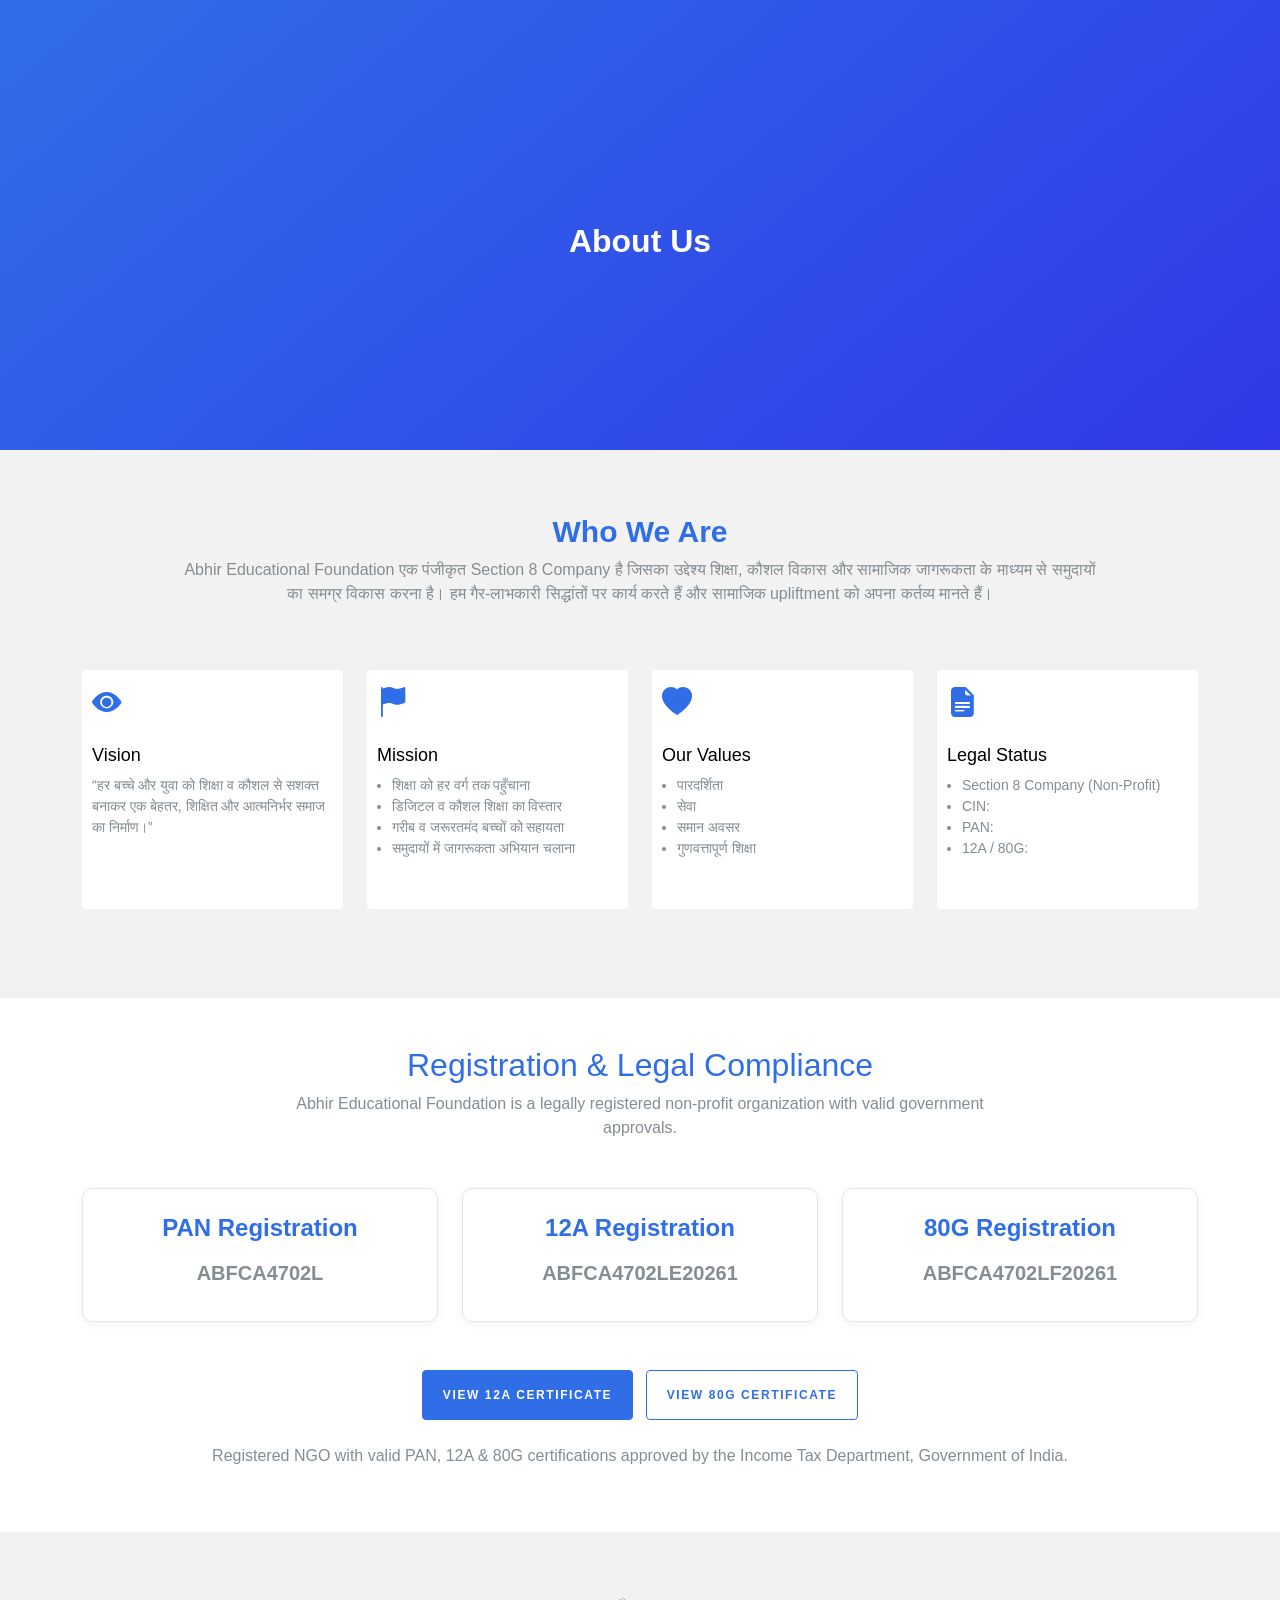
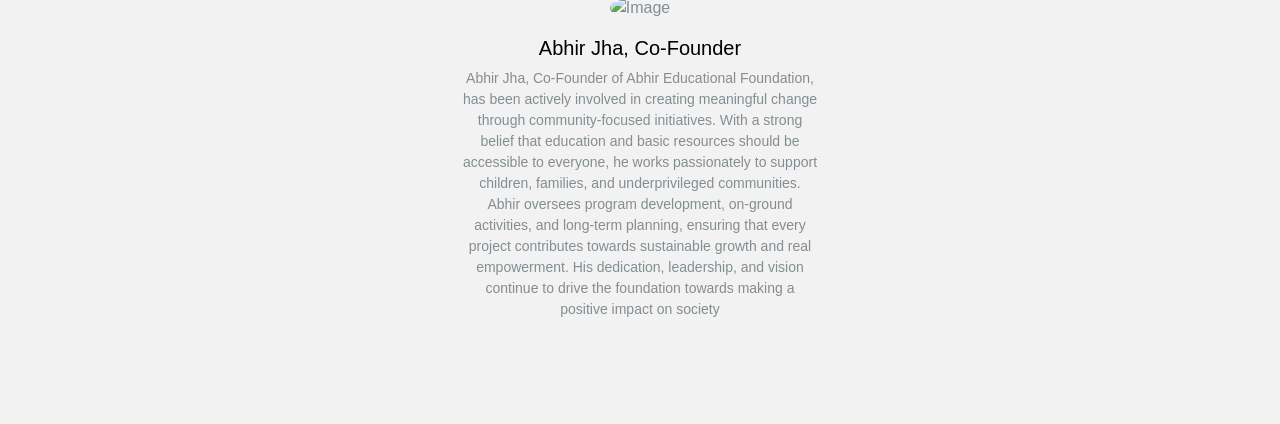
==== commit 03defa5b: "changes" ====
--- a/about.html
+++ b/about.html
@@ -155,7 +155,7 @@
 				<div class="col-lg-4 mb-4 text-center" data-aos="fade-up" data-aos-delay="0">
 					<img src="images/person.png" alt="Image" class="img-fluid w-50 rounded-circle mb-3">
 					<h5 class="text-black">Abhir Jha, Co-Founder</h5>
-					<p class="text-center">Abhir Jha, Co-Founder of AbhiRe Educational Foundation, has been actively involved in creating meaningful change through community-focused initiatives. With a strong belief that education and basic resources should be accessible to everyone, he works passionately to support children, families, and underprivileged communities. Abhir oversees program development, on-ground activities, and long-term planning, ensuring that every project contributes towards sustainable growth and real empowerment. His dedication, leadership, and vision continue to drive the foundation towards making a positive impact on society</p>
+					<p class="text-center">Abhir Jha, Co-Founder of Abhir Educational Foundation, has been actively involved in creating meaningful change through community-focused initiatives. With a strong belief that education and basic resources should be accessible to everyone, he works passionately to support children, families, and underprivileged communities. Abhir oversees program development, on-ground activities, and long-term planning, ensuring that every project contributes towards sustainable growth and real empowerment. His dedication, leadership, and vision continue to drive the foundation towards making a positive impact on society</p>
 				</div>
 			</div>
 		</div>
--- a/css/style.css
+++ b/css/style.css
@@ -9177,22 +9177,13 @@
 .position-relative {
   position: relative; }
 
-.call-us {
-  color: #fff; }
   @media (max-width: 991.98px) {
     .call-us {
       display: none !important; } }
   .call-us [class^="icon-"] {
-    color: #fff;
-    width: 40px;
-    height: 40px;
-    -webkit-box-flex: 0;
-    -ms-flex: 0 0 40px;
     flex: 0 0 40px;
     line-height: 36px;
-    background: rgba(255, 255, 255, 0.2);
     border-radius: 50%;
-    margin-right: 10px;
     text-align: center;
     border: 2px solid transparent;
     -webkit-transition: .3s all ease;
@@ -9215,12 +9206,10 @@
 
 .site-nav {
   position: absolute;
-  top: 10px;
+  background: #fff;
   z-index: 9;
   width: 100%; }
 
-.site-nav {
-  padding-bottom: 20px; }
   .site-nav h1, .site-nav .h1 {
     margin: 0;
     padding: 0;
@@ -9232,14 +9221,11 @@
       display: inline-block; }
       .site-nav .site-navigation .site-menu > li > a {
         font-size: 16px;
+        font-weight: 600;
+        color: #1A3B68;
         padding: 10px 10px;
         display: inline-block;
-        text-decoration: none !important;
-        color: rgba(255, 255, 255, 0.7); }
-        .site-nav .site-navigation .site-menu > li > a:hover {
-          color: #fff; }
-      .site-nav .site-navigation .site-menu > li.active > a {
-        color: #fff; }
+        text-decoration: none !important; }
     .site-nav .site-navigation .site-menu .has-children {
       position: relative; }
       .site-nav .site-navigation .site-menu .has-children > a {
@@ -9534,7 +9520,10 @@
   cursor: pointer;
   position: relative; }
   .burger.light:before, .burger.light span, .burger.light:after {
-    background: #fff; }
+    background: #1A3B68; }
+    #membershipModal{
+      z-index: 9999 !important;
+    }
 
 .burger:before, .burger span, .burger:after {
   width: 100%;
@@ -10278,7 +10267,16 @@
         background: #fff;
         color: #306EE8; }
 .logo img{
-  width: 160px;
+  width: 80px;
+}
+@media (min-width: 768px) {
+  .logo img{
+    width: 100px;
+  }
+}
+.call-us{
+  color: #1A3B68;
+  font-weight: 600;
 }
 .service p.mb-4{
   min-height: 100px;
